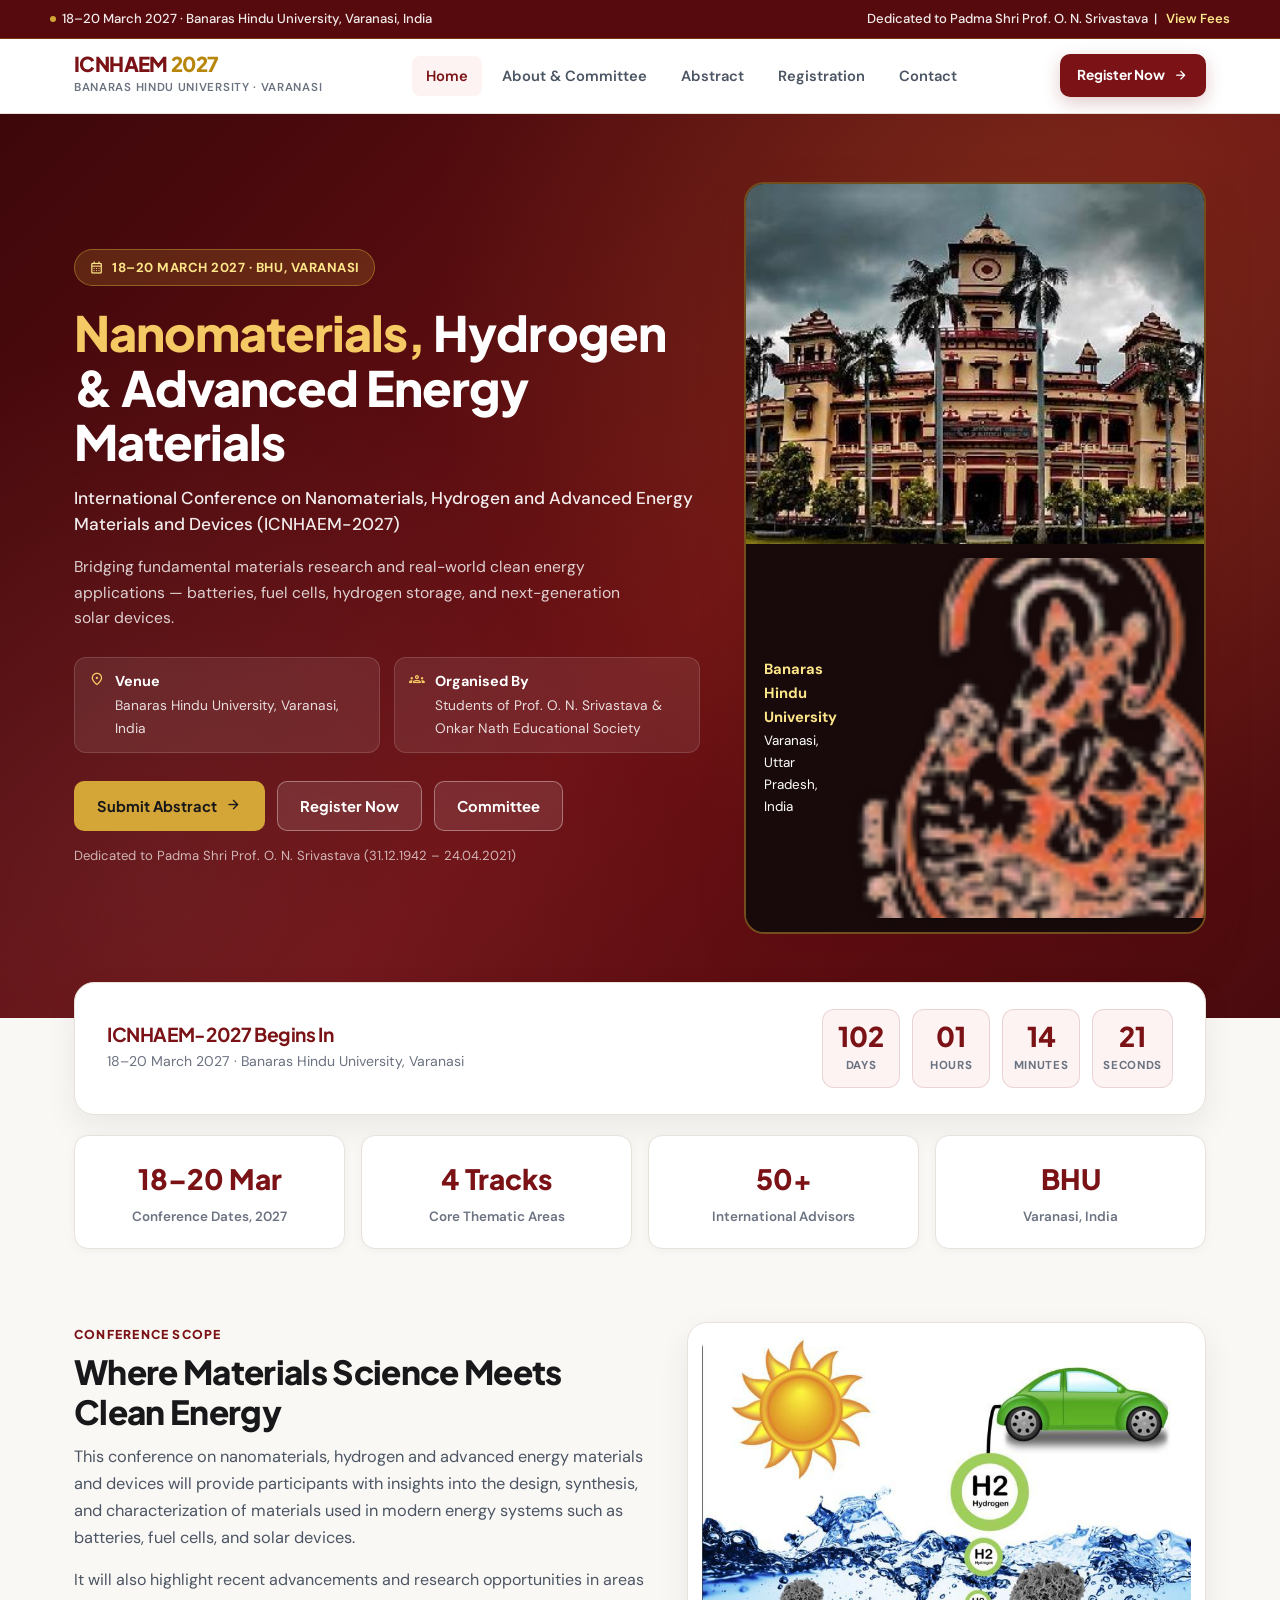
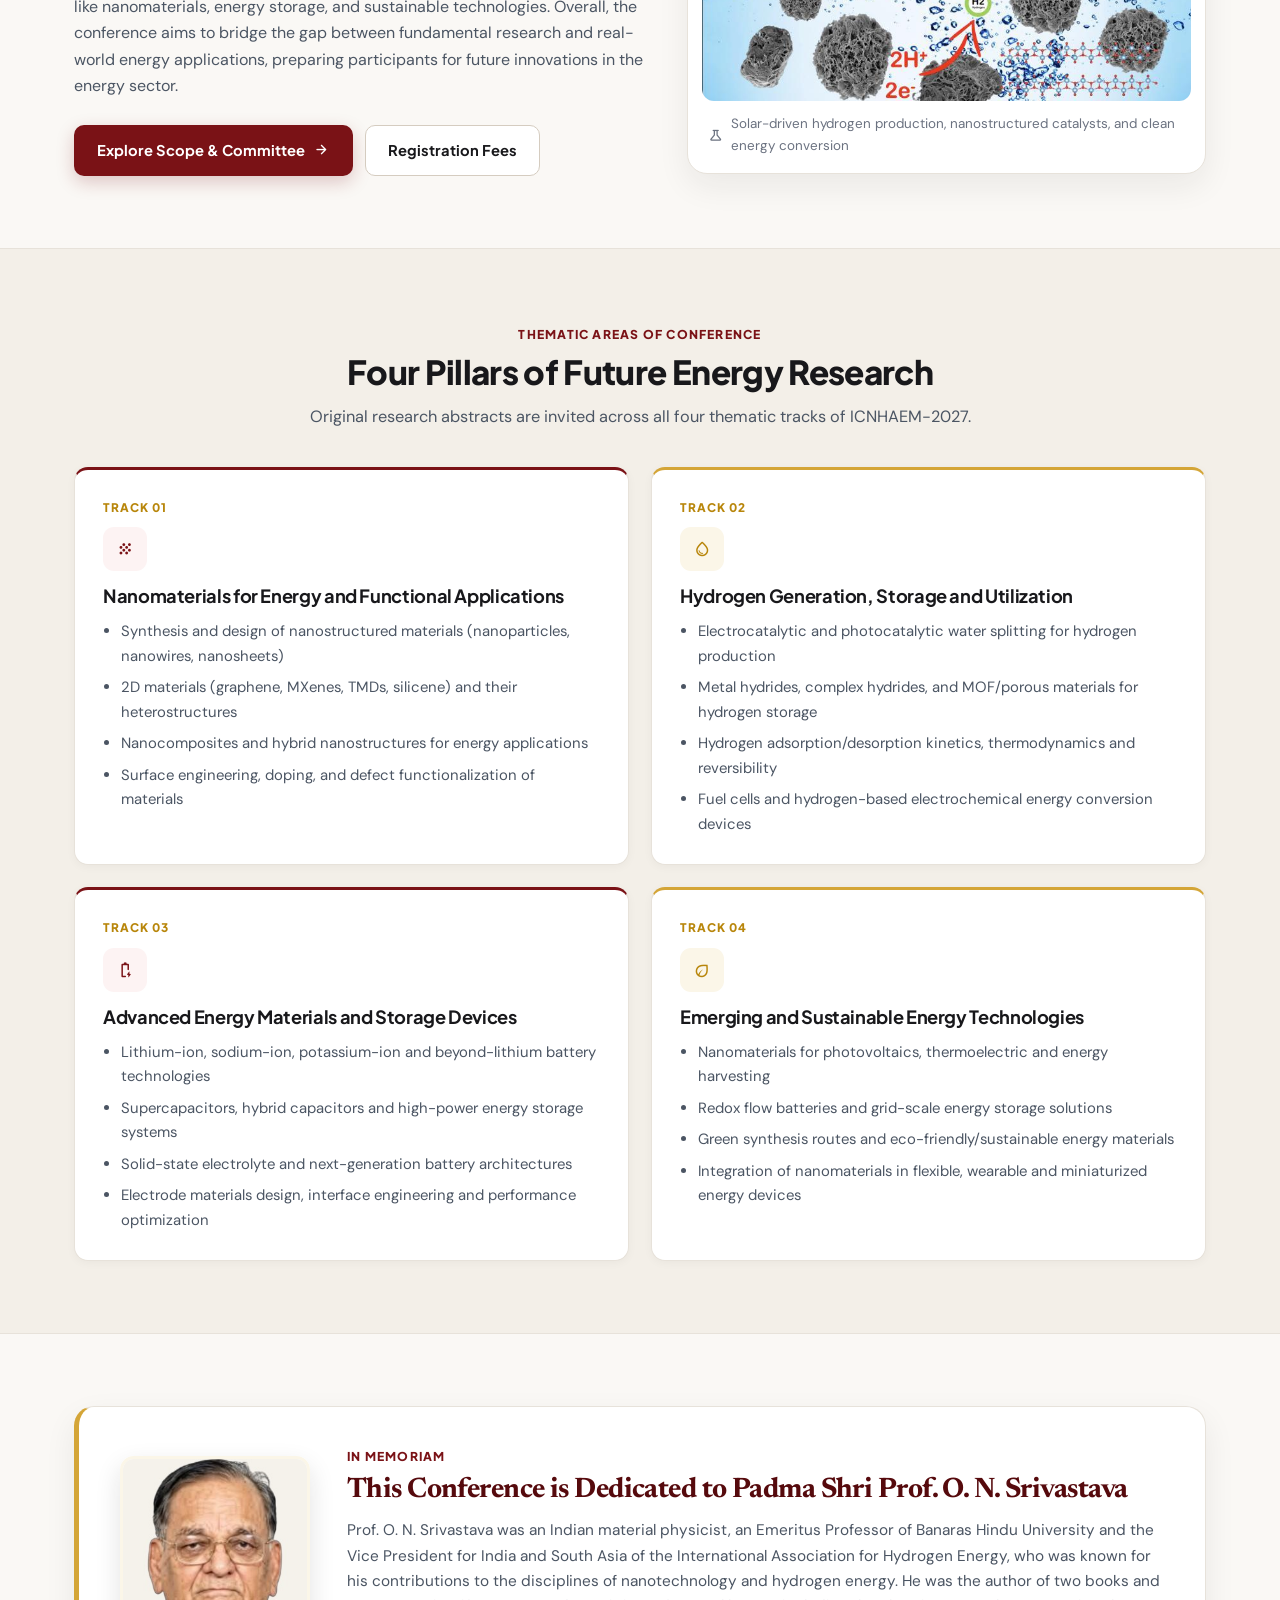
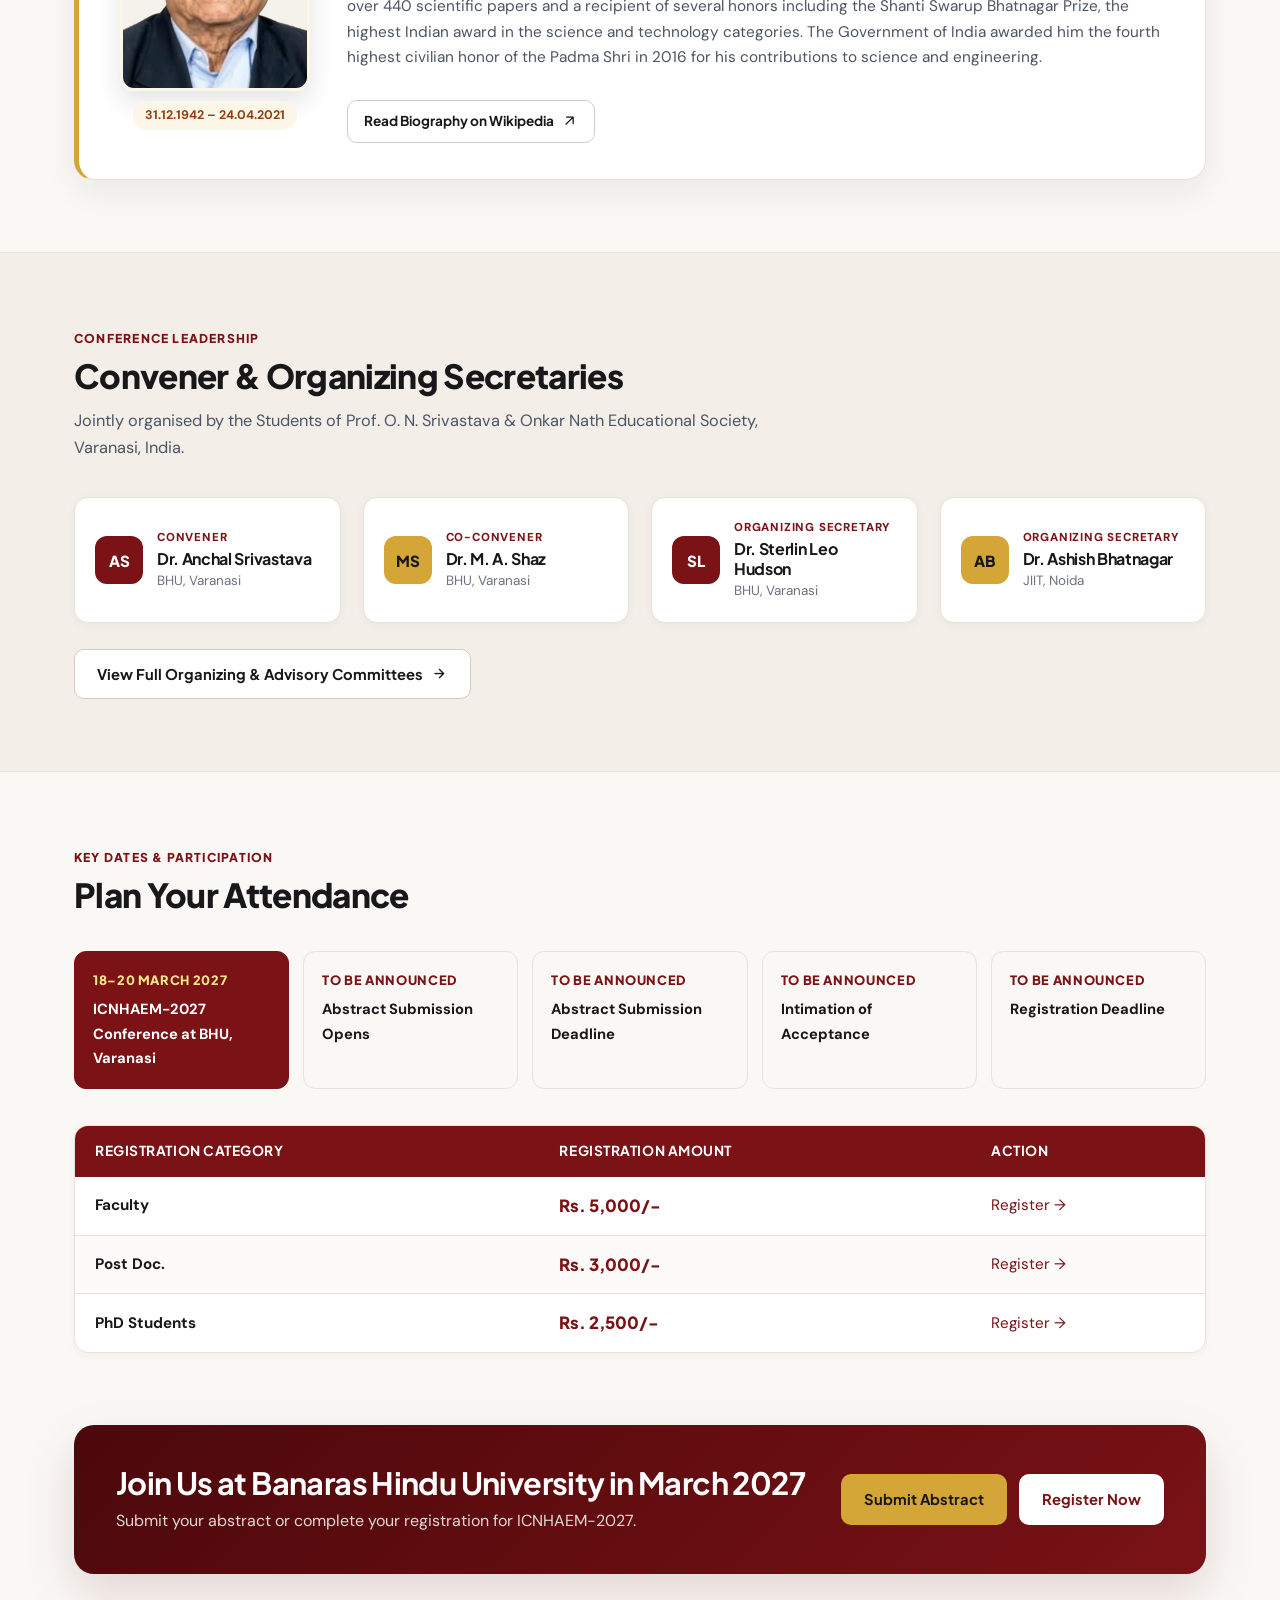
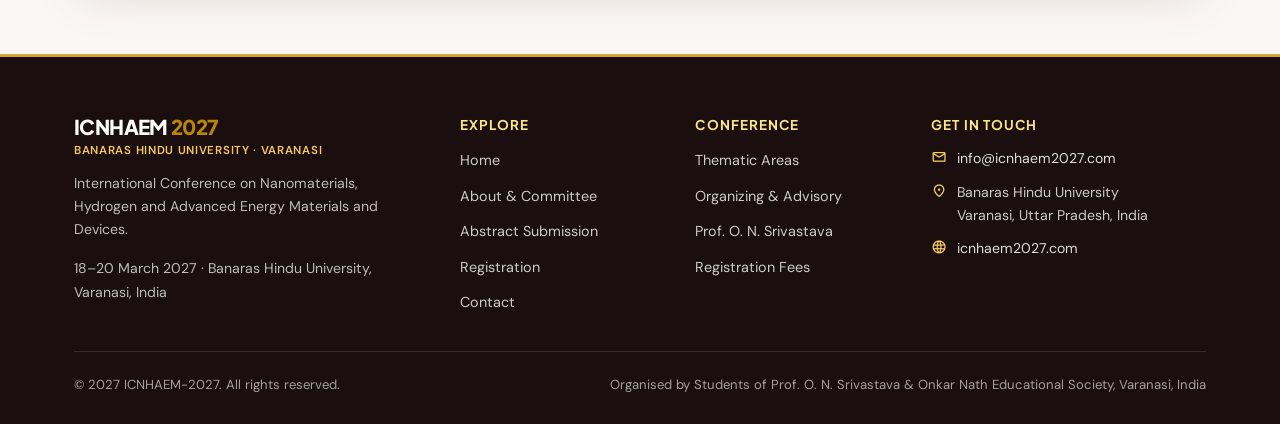
==== index.html @ 8b57f04f "Unzip archive" ====
<!DOCTYPE html>
<html lang="en">
<head>
    <meta charset="UTF-8">
    <meta name="viewport" content="width=device-width, initial-scale=1.0">
    <title>ICNHAEM-2027 | International Conference on Nanomaterials, Hydrogen &amp; Advanced Energy Materials</title>
    <meta name="description" content="ICNHAEM-2027 — International Conference on Nanomaterials, Hydrogen and Advanced Energy Materials and Devices, 18–20 March 2027, Banaras Hindu University, Varanasi, India.">
    <link rel="canonical" href="https://icnhaem2027.com/">
    <link rel="preconnect" href="https://fonts.googleapis.com">
    <link rel="preconnect" href="https://fonts.gstatic.com" crossorigin>
    <link href="https://fonts.googleapis.com/css2?family=DM+Sans:wght@400;500;600;700&family=Material+Symbols+Rounded:opsz,wght,FILL,GRAD@20..48,100..700,0..1,-50..200&family=Newsreader:ital,opsz,wght@0,6..72,600;0,6..72,700;1,6..72,500&family=Plus+Jakarta+Sans:wght@500;600;700;800&display=swap" rel="stylesheet">
    <link rel="stylesheet" href="css/style.css">
</head>
<body>

<div class="top-strip">
    <div class="container top-strip-inner">
        <span><span class="gold-dot"></span>18–20 March 2027 · Banaras Hindu University, Varanasi, India</span>
        <span>Dedicated to Padma Shri Prof. O. N. Srivastava &nbsp;|&nbsp; <a href="registration.php#fees">View Fees</a></span>
    </div>
</div>

<header class="site-header">
    <div class="container header-inner">
        <a href="index.html" class="brand" aria-label="ICNHAEM 2027 home">
            <span class="brand-title">ICNHAEM <span>2027</span></span>
            <span class="brand-sub">Banaras Hindu University · Varanasi</span>
        </a>
        <nav class="nav" aria-label="Primary navigation">
            <a href="index.html" class="nav-link">Home</a>
            <a href="about.html" class="nav-link">About &amp; Committee</a>
            <a href="abstract.php" class="nav-link">Abstract</a>
            <a href="registration.php" class="nav-link">Registration</a>
            <a href="contact.html" class="nav-link">Contact</a>
        </nav>
        <a href="registration.php" class="btn btn-primary btn-small nav-cta">Register Now <span class="material-symbols-rounded" aria-hidden="true">arrow_forward</span></a>
        <button class="menu-toggle" type="button" aria-label="Open menu" aria-expanded="false" aria-controls="mobileNav">
            <span class="material-symbols-rounded" aria-hidden="true">menu</span>
        </button>
    </div>
    <nav class="mobile-nav" id="mobileNav" aria-label="Mobile navigation">
        <a href="index.html">Home</a>
        <a href="about.html">About &amp; Committee</a>
        <a href="abstract.php">Abstract</a>
        <a href="registration.php">Registration</a>
        <a href="contact.html">Contact</a>
        <a href="registration.php" class="mobile-cta">Register Now</a>
    </nav>
</header>

<main>
    <!-- Hero -->
    <section class="hero">
        <div class="container hero-inner">
            <div>
                <div class="hero-badge">
                    <span class="material-symbols-rounded" aria-hidden="true">calendar_month</span>
                    18–20 March 2027 · BHU, Varanasi
                </div>
                <h1 class="hero-title">
                    <span class="accent">Nanomaterials,</span> Hydrogen &amp; Advanced Energy Materials
                </h1>
                <p class="hero-full-title">International Conference on Nanomaterials, Hydrogen and Advanced Energy Materials and Devices (ICNHAEM-2027)</p>
                <p class="hero-lead">Bridging fundamental materials research and real-world clean energy applications — batteries, fuel cells, hydrogen storage, and next-generation solar devices.</p>

                <div class="hero-meta">
                    <div class="hero-meta-item">
                        <span class="material-symbols-rounded" aria-hidden="true">location_on</span>
                        <span><strong>Venue</strong>Banaras Hindu University, Varanasi, India</span>
                    </div>
                    <div class="hero-meta-item">
                        <span class="material-symbols-rounded" aria-hidden="true">groups</span>
                        <span><strong>Organised By</strong>Students of Prof. O. N. Srivastava &amp; Onkar Nath Educational Society</span>
                    </div>
                </div>

                <div class="hero-actions">
                    <a href="abstract.php" class="btn btn-gold">Submit Abstract <span class="material-symbols-rounded" aria-hidden="true">arrow_forward</span></a>
                    <a href="registration.php" class="btn btn-outline-light">Register Now</a>
                    <a href="about.html#committee" class="btn btn-outline-light">Committee</a>
                </div>
                <p class="hero-note">Dedicated to Padma Shri Prof. O. N. Srivastava (31.12.1942 – 24.04.2021)</p>
            </div>

            <div class="hero-visual">
                <div class="hero-photo-card">
                    <img src="images/bhu-campus.jpg" alt="Banaras Hindu University, Varanasi campus building">
                    <div class="hero-photo-caption">
                        <div>
                            <strong>Banaras Hindu University</strong>
                            Varanasi, Uttar Pradesh, India
                        </div>
                        <img src="images/bhu-emblem.png" alt="Banaras Hindu University Emblem" class="hero-emblem-mini">
                    </div>
                </div>
            </div>
        </div>
    </section>

    <!-- Countdown & Quick Facts -->
    <section class="metrics-band">
        <div class="container">
            <div class="countdown-wrap reveal">
                <div class="countdown-intro">
                    <h3>ICNHAEM-2027 Begins In</h3>
                    <p id="count-status">18–20 March 2027 · Banaras Hindu University, Varanasi</p>
                </div>
                <div class="countdown" role="timer" aria-label="Countdown to the conference">
                    <div class="count-item"><div class="count-num" id="count-days">--</div><div class="count-label">Days</div></div>
                    <div class="count-item"><div class="count-num" id="count-hours">--</div><div class="count-label">Hours</div></div>
                    <div class="count-item"><div class="count-num" id="count-mins">--</div><div class="count-label">Minutes</div></div>
                    <div class="count-item"><div class="count-num" id="count-secs">--</div><div class="count-label">Seconds</div></div>
                </div>
            </div>

            <div class="stats reveal">
                <div class="stat"><div class="stat-value">18–20 Mar</div><div class="stat-label">Conference Dates, 2027</div></div>
                <div class="stat"><div class="stat-value">4 Tracks</div><div class="stat-label">Core Thematic Areas</div></div>
                <div class="stat"><div class="stat-value">50+</div><div class="stat-label">International Advisors</div></div>
                <div class="stat"><div class="stat-value">BHU</div><div class="stat-label">Varanasi, India</div></div>
            </div>
        </div>
    </section>

    <!-- Scope + Brochure Scientific Visual -->
    <section class="section">
        <div class="container split">
            <div class="reveal">
                <span class="eyebrow">Conference Scope</span>
                <h2 class="section-title">Where Materials Science Meets Clean Energy</h2>
                <p class="section-lead">This conference on nanomaterials, hydrogen and advanced energy materials and devices will provide participants with insights into the design, synthesis, and characterization of materials used in modern energy systems such as batteries, fuel cells, and solar devices.</p>
                <p>It will also highlight recent advancements and research opportunities in areas like nanomaterials, energy storage, and sustainable technologies. Overall, the conference aims to bridge the gap between fundamental research and real-world energy applications, preparing participants for future innovations in the energy sector.</p>
                <div class="mt-2" style="display:flex; gap:12px; flex-wrap:wrap;">
                    <a href="about.html" class="btn btn-primary">Explore Scope &amp; Committee <span class="material-symbols-rounded" aria-hidden="true">arrow_forward</span></a>
                    <a href="registration.php#fees" class="btn btn-ghost">Registration Fees</a>
                </div>
            </div>
            <div class="visual-frame reveal">
                <img src="images/hydrogen-nano.jpg" alt="Photocatalytic and electrocatalytic water splitting for hydrogen production using nanomaterials">
                <div class="visual-caption">
                    <span class="material-symbols-rounded" aria-hidden="true">science</span>
                    <span>Solar-driven hydrogen production, nanostructured catalysts, and clean energy conversion</span>
                </div>
            </div>
        </div>
    </section>

    <!-- Thematic Areas -->
    <section class="section section-alt">
        <div class="container">
            <div class="section-head center reveal">
                <span class="eyebrow">Thematic Areas of Conference</span>
                <h2 class="section-title">Four Pillars of Future Energy Research</h2>
                <p class="section-lead">Original research abstracts are invited across all four thematic tracks of ICNHAEM-2027.</p>
            </div>
            <div class="grid grid-2">
                <article class="card theme-card reveal">
                    <div class="theme-num">TRACK 01</div>
                    <div class="card-icon"><span class="material-symbols-rounded" aria-hidden="true">grain</span></div>
                    <h3 class="card-title">Nanomaterials for Energy and Functional Applications</h3>
                    <ul>
                        <li>Synthesis and design of nanostructured materials (nanoparticles, nanowires, nanosheets)</li>
                        <li>2D materials (graphene, MXenes, TMDs, silicene) and their heterostructures</li>
                        <li>Nanocomposites and hybrid nanostructures for energy applications</li>
                        <li>Surface engineering, doping, and defect functionalization of materials</li>
                    </ul>
                </article>
                <article class="card theme-card reveal">
                    <div class="theme-num">TRACK 02</div>
                    <div class="card-icon gold"><span class="material-symbols-rounded" aria-hidden="true">water_drop</span></div>
                    <h3 class="card-title">Hydrogen Generation, Storage and Utilization</h3>
                    <ul>
                        <li>Electrocatalytic and photocatalytic water splitting for hydrogen production</li>
                        <li>Metal hydrides, complex hydrides, and MOF/porous materials for hydrogen storage</li>
                        <li>Hydrogen adsorption/desorption kinetics, thermodynamics and reversibility</li>
                        <li>Fuel cells and hydrogen-based electrochemical energy conversion devices</li>
                    </ul>
                </article>
                <article class="card theme-card reveal">
                    <div class="theme-num">TRACK 03</div>
                    <div class="card-icon"><span class="material-symbols-rounded" aria-hidden="true">battery_charging_full</span></div>
                    <h3 class="card-title">Advanced Energy Materials and Storage Devices</h3>
                    <ul>
                        <li>Lithium-ion, sodium-ion, potassium-ion and beyond-lithium battery technologies</li>
                        <li>Supercapacitors, hybrid capacitors and high-power energy storage systems</li>
                        <li>Solid-state electrolyte and next-generation battery architectures</li>
                        <li>Electrode materials design, interface engineering and performance optimization</li>
                    </ul>
                </article>
                <article class="card theme-card reveal">
                    <div class="theme-num">TRACK 04</div>
                    <div class="card-icon gold"><span class="material-symbols-rounded" aria-hidden="true">eco</span></div>
                    <h3 class="card-title">Emerging and Sustainable Energy Technologies</h3>
                    <ul>
                        <li>Nanomaterials for photovoltaics, thermoelectric and energy harvesting</li>
                        <li>Redox flow batteries and grid-scale energy storage solutions</li>
                        <li>Green synthesis routes and eco-friendly/sustainable energy materials</li>
                        <li>Integration of nanomaterials in flexible, wearable and miniaturized energy devices</li>
                    </ul>
                </article>
            </div>
        </div>
    </section>

    <!-- Dedication with Portrait -->
    <section class="section">
        <div class="container">
            <div class="dedication reveal">
                <div class="dedication-portrait">
                    <img src="images/prof-on-srivastava.jpg" alt="Padma Shri Prof. O. N. Srivastava">
                    <span class="dedication-dates">31.12.1942 – 24.04.2021</span>
                </div>
                <div>
                    <span class="eyebrow">In Memoriam</span>
                    <h3>This Conference is Dedicated to Padma Shri Prof. O. N. Srivastava</h3>
                    <p>Prof. O. N. Srivastava was an Indian material physicist, an Emeritus Professor of Banaras Hindu University and the Vice President for India and South Asia of the International Association for Hydrogen Energy, who was known for his contributions to the disciplines of nanotechnology and hydrogen energy. He was the author of two books and over 440 scientific papers and a recipient of several honors including the Shanti Swarup Bhatnagar Prize, the highest Indian award in the science and technology categories. The Government of India awarded him the fourth highest civilian honor of the Padma Shri in 2016 for his contributions to science and engineering.</p>
                    <a href="https://en.wikipedia.org/wiki/Onkar_Nath_Srivastava" target="_blank" rel="noopener" class="btn btn-ghost btn-small mt-1">Read Biography on Wikipedia <span class="material-symbols-rounded" aria-hidden="true">arrow_outward</span></a>
                </div>
            </div>
        </div>
    </section>

    <!-- Leadership -->
    <section class="section section-alt">
        <div class="container">
            <div class="section-head reveal">
                <span class="eyebrow">Conference Leadership</span>
                <h2 class="section-title">Convener &amp; Organizing Secretaries</h2>
                <p class="section-lead">Jointly organised by the Students of Prof. O. N. Srivastava &amp; Onkar Nath Educational Society, Varanasi, India.</p>
            </div>
            <div class="grid grid-4">
                <div class="person reveal">
                    <div class="person-avatar">AS</div>
                    <div>
                        <div class="person-role">Convener</div>
                        <h4 class="person-name">Dr. Anchal Srivastava</h4>
                        <div class="person-aff">BHU, Varanasi</div>
                    </div>
                </div>
                <div class="person reveal">
                    <div class="person-avatar gold">MS</div>
                    <div>
                        <div class="person-role">Co-Convener</div>
                        <h4 class="person-name">Dr. M. A. Shaz</h4>
                        <div class="person-aff">BHU, Varanasi</div>
                    </div>
                </div>
                <div class="person reveal">
                    <div class="person-avatar">SL</div>
                    <div>
                        <div class="person-role">Organizing Secretary</div>
                        <h4 class="person-name">Dr. Sterlin Leo Hudson</h4>
                        <div class="person-aff">BHU, Varanasi</div>
                    </div>
                </div>
                <div class="person reveal">
                    <div class="person-avatar gold">AB</div>
                    <div>
                        <div class="person-role">Organizing Secretary</div>
                        <h4 class="person-name">Dr. Ashish Bhatnagar</h4>
                        <div class="person-aff">JIIT, Noida</div>
                    </div>
                </div>
            </div>
            <div class="mt-2">
                <a href="about.html#committee" class="btn btn-ghost">View Full Organizing &amp; Advisory Committees <span class="material-symbols-rounded" aria-hidden="true">arrow_forward</span></a>
            </div>
        </div>
    </section>

    <!-- Registration Fees Preview & Dates -->
    <section class="section">
        <div class="container">
            <div class="section-head reveal">
                <span class="eyebrow">Key Dates &amp; Participation</span>
                <h2 class="section-title">Plan Your Attendance</h2>
            </div>

            <div class="timeline reveal" style="margin-bottom: 36px;">
                <div class="timeline-item featured"><div class="timeline-date">18–20 March 2027</div><div class="timeline-title">ICNHAEM-2027 Conference at BHU, Varanasi</div></div>
                <div class="timeline-item"><div class="timeline-date">To Be Announced</div><div class="timeline-title">Abstract Submission Opens</div></div>
                <div class="timeline-item"><div class="timeline-date">To Be Announced</div><div class="timeline-title">Abstract Submission Deadline</div></div>
                <div class="timeline-item"><div class="timeline-date">To Be Announced</div><div class="timeline-title">Intimation of Acceptance</div></div>
                <div class="timeline-item"><div class="timeline-date">To Be Announced</div><div class="timeline-title">Registration Deadline</div></div>
            </div>

            <div class="table-wrap reveal">
                <table>
                    <thead><tr><th>Registration Category</th><th>Registration Amount</th><th>Action</th></tr></thead>
                    <tbody>
                        <tr><td><strong>Faculty</strong></td><td class="fee-amount">Rs. 5,000/-</td><td><a href="registration.php">Register &rarr;</a></td></tr>
                        <tr><td><strong>Post Doc.</strong></td><td class="fee-amount">Rs. 3,000/-</td><td><a href="registration.php">Register &rarr;</a></td></tr>
                        <tr><td><strong>PhD Students</strong></td><td class="fee-amount">Rs. 2,500/-</td><td><a href="registration.php">Register &rarr;</a></td></tr>
                    </tbody>
                </table>
            </div>
        </div>
    </section>

    <!-- CTA -->
    <section class="section-sm" style="padding-top: 0;">
        <div class="container">
            <div class="cta-band reveal">
                <div>
                    <h2>Join Us at Banaras Hindu University in March 2027</h2>
                    <p>Submit your abstract or complete your registration for ICNHAEM-2027.</p>
                </div>
                <div style="display:flex; gap:12px; flex-wrap:wrap;">
                    <a href="abstract.php" class="btn btn-gold">Submit Abstract</a>
                    <a href="registration.php" class="btn btn-light">Register Now</a>
                </div>
            </div>
        </div>
    </section>
</main>

<footer class="site-footer">
    <div class="container">
        <div class="footer-grid">
            <div class="footer-brand">
                <a href="index.html" class="brand">
                    <span class="brand-title">ICNHAEM <span>2027</span></span>
                    <span class="brand-sub">Banaras Hindu University · Varanasi</span>
                </a>
                <p>International Conference on Nanomaterials, Hydrogen and Advanced Energy Materials and Devices.</p>
                <p>18–20 March 2027 · Banaras Hindu University, Varanasi, India</p>
            </div>
            <div>
                <h4>Explore</h4>
                <ul class="footer-links">
                    <li><a href="index.html">Home</a></li>
                    <li><a href="about.html">About &amp; Committee</a></li>
                    <li><a href="abstract.php">Abstract Submission</a></li>
                    <li><a href="registration.php">Registration</a></li>
                    <li><a href="contact.html">Contact</a></li>
                </ul>
            </div>
            <div>
                <h4>Conference</h4>
                <ul class="footer-links">
                    <li><a href="about.html#themes">Thematic Areas</a></li>
                    <li><a href="about.html#committee">Organizing &amp; Advisory</a></li>
                    <li><a href="about.html#dedication">Prof. O. N. Srivastava</a></li>
                    <li><a href="registration.php#fees">Registration Fees</a></li>
                </ul>
            </div>
            <div>
                <h4>Get in Touch</h4>
                <div class="footer-line"><span class="material-symbols-rounded" aria-hidden="true">mail</span><a href="mailto:info@icnhaem2027.com">info@icnhaem2027.com</a></div>
                <div class="footer-line"><span class="material-symbols-rounded" aria-hidden="true">location_on</span><span>Banaras Hindu University<br>Varanasi, Uttar Pradesh, India</span></div>
                <div class="footer-line"><span class="material-symbols-rounded" aria-hidden="true">language</span><a href="https://icnhaem2027.com">icnhaem2027.com</a></div>
            </div>
        </div>
        <div class="footer-bottom">
            <p>&copy; 2027 ICNHAEM-2027. All rights reserved.</p>
            <p>Organised by Students of Prof. O. N. Srivastava &amp; Onkar Nath Educational Society, Varanasi, India</p>
        </div>
    </div>
</footer>

<script src="js/main.js"></script>
</body>
</html>
---- css/style.css ----
/* ==========================================================================
   ICNHAEM-2027 — Banaras Hindu University, Varanasi
   Design System: BHU Maroon & Academic Gold + Modern Conference Editorial
   ========================================================================== */

:root {
    --maroon: #7A1216;
    --maroon-dark: #560A0D;
    --maroon-soft: #FDF3F3;
    --gold: #B8860B;
    --gold-light: #D4A537;
    --gold-soft: #FBF6E8;
    --ink: #18181B;
    --ink-soft: #4B5563;
    --muted: #6B7280;
    --bg: #FAF8F5;
    --surface: #FFFFFF;
    --line: #E7E2DA;
    --line-strong: #D5CCC0;
    --success: #166534;
    --success-bg: #ECFDF5;
    --danger: #B91C1C;
    --danger-bg: #FEF2F2;
    --warn: #92400E;
    --warn-bg: #FFFBEB;
    --info: #1E40AF;
    --info-bg: #EFF6FF;
    --radius: 14px;
    --radius-sm: 9px;
    --radius-lg: 20px;
    --shadow-sm: 0 2px 10px rgba(24, 24, 27, 0.04);
    --shadow: 0 12px 32px rgba(24, 24, 27, 0.07);
    --shadow-lg: 0 20px 50px rgba(86, 10, 13, 0.14);
    --container: 1180px;
    --font-sans: 'DM Sans', -apple-system, BlinkMacSystemFont, 'Segoe UI', sans-serif;
    --font-display: 'Plus Jakarta Sans', 'DM Sans', sans-serif;
    --font-serif: 'Newsreader', Georgia, serif;
}

*, *::before, *::after { box-sizing: border-box; }
html { scroll-behavior: smooth; font-size: 16px; }
body {
    margin: 0;
    font-family: var(--font-sans);
    color: var(--ink);
    background: var(--bg);
    line-height: 1.65;
    -webkit-font-smoothing: antialiased;
}
img { max-width: 100%; display: block; }
a { color: var(--maroon); text-decoration: none; transition: color .2s ease; }
a:hover { color: var(--maroon-dark); }
h1, h2, h3, h4 {
    font-family: var(--font-display);
    color: var(--ink);
    line-height: 1.2;
    margin: 0;
    letter-spacing: -0.02em;
}
p { margin: 0 0 1rem; color: var(--ink-soft); }
p:last-child { margin-bottom: 0; }

.container {
    width: 100%;
    max-width: var(--container);
    margin: 0 auto;
    padding: 0 24px;
}

.sr-only {
    position: absolute; width: 1px; height: 1px; padding: 0; margin: -1px;
    overflow: hidden; clip: rect(0, 0, 0, 0); white-space: nowrap; border: 0;
}

.material-symbols-rounded {
    font-variation-settings: 'FILL' 0, 'wght' 450, 'GRAD' 0, 'opsz' 20;
    font-size: 1.15em;
    vertical-align: middle;
    line-height: 1;
}

/* ---------- Top Announcement Bar ---------- */
.top-strip {
    background: var(--maroon-dark);
    color: rgba(255, 255, 255, 0.92);
    font-size: 0.82rem;
    font-weight: 500;
    border-bottom: 1px solid rgba(212, 165, 55, 0.28);
}
.top-strip-inner {
    display: flex;
    align-items: center;
    justify-content: space-between;
    gap: 12px;
    padding: 8px 0;
    flex-wrap: wrap;
}
.top-strip span {
    display: inline-flex;
    align-items: center;
    gap: 6px;
}
.top-strip .gold-dot {
    width: 6px; height: 6px; border-radius: 50%;
    background: var(--gold-light);
    display: inline-block;
}
.top-strip a {
    color: #FDE68A;
    font-weight: 600;
}
.top-strip a:hover { color: #FFFFFF; text-decoration: underline; }

/* ---------- Header & Navigation (No Empty Logo Box) ---------- */
.site-header {
    position: sticky;
    top: 0;
    z-index: 100;
    background: rgba(255, 255, 255, 0.96);
    backdrop-filter: blur(14px);
    -webkit-backdrop-filter: blur(14px);
    border-bottom: 1px solid var(--line);
    transition: box-shadow .25s ease;
}
.site-header.scrolled {
    box-shadow: 0 8px 26px rgba(24, 24, 27, 0.08);
}
.header-inner {
    display: flex;
    align-items: center;
    justify-content: space-between;
    gap: 24px;
    height: 74px;
}

.brand {
    display: inline-flex;
    flex-direction: column;
    gap: 2px;
    color: var(--ink);
}
.brand-title {
    font-family: var(--font-display);
    font-size: 1.28rem;
    font-weight: 800;
    letter-spacing: -0.03em;
    color: var(--maroon);
    line-height: 1.05;
}
.brand-title span {
    color: var(--gold);
}
.brand-sub {
    font-size: 0.72rem;
    font-weight: 600;
    letter-spacing: 0.06em;
    text-transform: uppercase;
    color: var(--muted);
}

.nav {
    display: flex;
    align-items: center;
    gap: 6px;
}
.nav-link {
    padding: 8px 14px;
    border-radius: 8px;
    font-size: 0.92rem;
    font-weight: 600;
    color: var(--ink-soft);
    transition: background .2s ease, color .2s ease;
}
.nav-link:hover {
    color: var(--maroon);
    background: var(--maroon-soft);
}
.nav-link.active {
    color: var(--maroon);
    background: var(--maroon-soft);
}

.menu-toggle {
    display: none;
    align-items: center;
    justify-content: center;
    width: 42px;
    height: 42px;
    border-radius: 10px;
    border: 1px solid var(--line);
    background: var(--surface);
    color: var(--ink);
    cursor: pointer;
}

.mobile-nav {
    display: none;
    flex-direction: column;
    gap: 4px;
    padding: 14px 24px 20px;
    background: var(--surface);
    border-bottom: 1px solid var(--line);
}
.mobile-nav.open { display: flex; }
.mobile-nav a {
    padding: 11px 14px;
    border-radius: 9px;
    font-weight: 600;
    color: var(--ink);
}
.mobile-nav a.active {
    background: var(--maroon-soft);
    color: var(--maroon);
}
.mobile-nav a.mobile-cta {
    margin-top: 8px;
    background: var(--maroon);
    color: #fff;
    text-align: center;
}

/* ---------- Buttons ---------- */
.btn {
    display: inline-flex;
    align-items: center;
    justify-content: center;
    gap: 8px;
    padding: 12px 22px;
    border-radius: 10px;
    font-family: var(--font-display);
    font-size: 0.92rem;
    font-weight: 700;
    cursor: pointer;
    border: 1.5px solid transparent;
    transition: transform .18s ease, box-shadow .18s ease, background .18s ease, color .18s ease, border-color .18s ease;
    text-decoration: none;
    white-space: nowrap;
}
.btn:hover { transform: translateY(-1px); }
.btn:disabled { opacity: 0.65; cursor: not-allowed; transform: none; }

.btn-primary {
    background: var(--maroon);
    color: #FFFFFF;
    box-shadow: 0 6px 18px rgba(122, 18, 22, 0.22);
}
.btn-primary:hover {
    background: var(--maroon-dark);
    color: #FFFFFF;
    box-shadow: 0 10px 24px rgba(122, 18, 22, 0.28);
}
.btn-gold {
    background: var(--gold-light);
    color: #18181B;
}
.btn-gold:hover {
    background: #C49324;
    color: #18181B;
}
.btn-ghost {
    background: var(--surface);
    color: var(--ink);
    border-color: var(--line-strong);
}
.btn-ghost:hover {
    border-color: var(--maroon);
    color: var(--maroon);
    background: var(--maroon-soft);
}
.btn-outline-light {
    background: rgba(255, 255, 255, 0.1);
    color: #FFFFFF;
    border-color: rgba(255, 255, 255, 0.35);
    backdrop-filter: blur(6px);
}
.btn-outline-light:hover {
    background: rgba(255, 255, 255, 0.2);
    color: #FFFFFF;
    border-color: #FFFFFF;
}
.btn-light {
    background: #FFFFFF;
    color: var(--maroon);
}
.btn-light:hover {
    background: var(--gold-soft);
    color: var(--maroon-dark);
}
.btn-small {
    padding: 9px 16px;
    font-size: 0.85rem;
}

/* ---------- Hero Section (Conference Editorial + BHU Campus) ---------- */
.hero {
    position: relative;
    background: linear-gradient(135deg, #3D070A 0%, #6D1014 55%, #4A0B0E 100%);
    color: #FFFFFF;
    padding: 68px 0 84px;
    overflow: hidden;
}
.hero::before {
    content: '';
    position: absolute;
    inset: 0;
    background: radial-gradient(circle at 80% 20%, rgba(212, 165, 55, 0.18), transparent 48%),
                radial-gradient(circle at 12% 85%, rgba(255, 255, 255, 0.06), transparent 40%);
    pointer-events: none;
}
.hero-inner {
    position: relative;
    z-index: 1;
    display: grid;
    grid-template-columns: 1.15fr 0.85fr;
    gap: 44px;
    align-items: center;
}
.hero-badge {
    display: inline-flex;
    align-items: center;
    gap: 8px;
    padding: 7px 14px;
    border-radius: 999px;
    background: rgba(212, 165, 55, 0.18);
    border: 1px solid rgba(212, 165, 55, 0.45);
    color: #FDE68A;
    font-size: 0.82rem;
    font-weight: 700;
    letter-spacing: 0.04em;
    text-transform: uppercase;
    margin-bottom: 20px;
}
.hero-title {
    color: #FFFFFF;
    font-size: clamp(2.1rem, 3.8vw, 3.25rem);
    font-weight: 800;
    line-height: 1.12;
    margin-bottom: 16px;
}
.hero-title .accent {
    color: #F5C963;
}
.hero-full-title {
    font-size: 1.08rem;
    font-weight: 500;
    color: rgba(255, 255, 255, 0.92);
    margin-bottom: 16px;
    line-height: 1.5;
}
.hero-lead {
    color: rgba(255, 255, 255, 0.8);
    font-size: 0.98rem;
    max-width: 580px;
    margin-bottom: 26px;
}
.hero-meta {
    display: grid;
    grid-template-columns: repeat(2, minmax(0, 1fr));
    gap: 14px;
    margin-bottom: 28px;
}
.hero-meta-item {
    display: flex;
    align-items: flex-start;
    gap: 10px;
    padding: 12px 14px;
    border-radius: 12px;
    background: rgba(255, 255, 255, 0.08);
    border: 1px solid rgba(255, 255, 255, 0.14);
    font-size: 0.86rem;
    color: rgba(255, 255, 255, 0.84);
}
.hero-meta-item .material-symbols-rounded {
    color: #F5C963;
    margin-top: 2px;
}
.hero-meta-item strong {
    display: block;
    color: #FFFFFF;
    font-size: 0.9rem;
}
.hero-actions {
    display: flex;
    flex-wrap: wrap;
    gap: 12px;
    margin-bottom: 14px;
}
.hero-note {
    font-size: 0.82rem;
    color: rgba(255, 255, 255, 0.68);
}

.hero-visual {
    position: relative;
}
.hero-photo-card {
    position: relative;
    border-radius: var(--radius-lg);
    overflow: hidden;
    border: 2px solid rgba(212, 165, 55, 0.45);
    box-shadow: var(--shadow-lg);
    background: #230607;
}
.hero-photo-card img {
    width: 100%;
    height: 360px;
    object-fit: cover;
}
.hero-photo-caption {
    display: flex;
    align-items: center;
    justify-content: space-between;
    gap: 12px;
    padding: 14px 18px;
    background: rgba(24, 10, 11, 0.9);
    color: #FFFFFF;
    font-size: 0.84rem;
}
.hero-photo-caption strong {
    display: block;
    font-size: 0.92rem;
    color: #FDE68A;
}
.hero-emblem-mini {
    width: 34px;
    height: 48px;
    object-fit: contain;
    flex-shrink: 0;
    filter: drop-shadow(0 2px 4px rgba(0,0,0,0.35));
}

/* ---------- Page Hero (Inner Pages) ---------- */
.page-hero {
    background: linear-gradient(135deg, #4B080B 0%, #7A1216 100%);
    color: #FFFFFF;
    padding: 52px 0 48px;
    border-bottom: 3px solid var(--gold-light);
}
.breadcrumb {
    display: inline-flex;
    align-items: center;
    gap: 8px;
    font-size: 0.82rem;
    color: rgba(255, 255, 255, 0.72);
    margin-bottom: 12px;
}
.breadcrumb a { color: #FDE68A; }
.breadcrumb a:hover { color: #FFFFFF; }
.page-hero h1 {
    color: #FFFFFF;
    font-size: clamp(1.9rem, 3.2vw, 2.7rem);
    margin-bottom: 10px;
}
.page-hero p {
    color: rgba(255, 255, 255, 0.84);
    max-width: 680px;
    font-size: 1rem;
}

/* ---------- Sections & Layout Helpers ---------- */
.section { padding: 72px 0; }
.section-sm { padding: 40px 0; }
.section-alt {
    background: #F3EFE8;
    border-top: 1px solid var(--line);
    border-bottom: 1px solid var(--line);
}
.section-head { margin-bottom: 36px; max-width: 720px; }
.section-head.center { text-align: center; margin-left: auto; margin-right: auto; }
.eyebrow {
    display: inline-block;
    font-family: var(--font-display);
    font-size: 0.76rem;
    font-weight: 800;
    letter-spacing: 0.1em;
    text-transform: uppercase;
    color: var(--maroon);
    margin-bottom: 8px;
}
.section-title {
    font-size: clamp(1.65rem, 2.6vw, 2.25rem);
    font-weight: 800;
    margin-bottom: 12px;
}
.section-lead {
    font-size: 1.02rem;
    color: var(--ink-soft);
}

.split {
    display: grid;
    grid-template-columns: 1.05fr 0.95fr;
    gap: 40px;
    align-items: center;
}
.grid { display: grid; gap: 22px; }
.grid-2 { grid-template-columns: repeat(2, minmax(0, 1fr)); }
.grid-3 { grid-template-columns: repeat(3, minmax(0, 1fr)); }
.grid-4 { grid-template-columns: repeat(4, minmax(0, 1fr)); }
.mt-1 { margin-top: 14px; }
.mt-2 { margin-top: 26px; }

/* ---------- Floating Stats & Countdown Strip ---------- */
.metrics-band {
    margin-top: -36px;
    position: relative;
    z-index: 10;
}
.countdown-wrap {
    background: var(--surface);
    border: 1px solid var(--line);
    border-radius: var(--radius-lg);
    padding: 26px 32px;
    box-shadow: var(--shadow);
    display: flex;
    align-items: center;
    justify-content: space-between;
    gap: 24px;
    flex-wrap: wrap;
}
.countdown-intro h3 {
    font-size: 1.2rem;
    color: var(--maroon);
    margin-bottom: 4px;
}
.countdown-intro p {
    font-size: 0.88rem;
    color: var(--muted);
}
.countdown {
    display: flex;
    gap: 12px;
}
.count-item {
    min-width: 78px;
    padding: 12px 10px;
    border-radius: 12px;
    background: var(--maroon-soft);
    border: 1px solid rgba(122, 18, 22, 0.14);
    text-align: center;
}
.count-num {
    font-family: var(--font-display);
    font-size: 1.7rem;
    font-weight: 800;
    color: var(--maroon);
    line-height: 1.1;
}
.count-label {
    font-size: 0.72rem;
    font-weight: 700;
    text-transform: uppercase;
    letter-spacing: 0.06em;
    color: var(--muted);
    margin-top: 4px;
}

.stats {
    display: grid;
    grid-template-columns: repeat(4, minmax(0, 1fr));
    gap: 16px;
    margin-top: 20px;
}
.stat {
    background: var(--surface);
    border: 1px solid var(--line);
    border-radius: var(--radius);
    padding: 20px 22px;
    text-align: center;
    box-shadow: var(--shadow-sm);
}
.stat-value {
    font-family: var(--font-display);
    font-size: 1.75rem;
    font-weight: 800;
    color: var(--maroon);
}
.stat-label {
    font-size: 0.84rem;
    font-weight: 600;
    color: var(--muted);
    margin-top: 4px;
}

/* ---------- Cards & Panels ---------- */
.card, .panel, .form-card {
    background: var(--surface);
    border: 1px solid var(--line);
    border-radius: var(--radius);
    padding: 28px;
    box-shadow: var(--shadow-sm);
}
.panel-title {
    font-size: 1.35rem;
    font-weight: 800;
    margin-bottom: 12px;
}
.card-icon {
    width: 44px;
    height: 44px;
    border-radius: 11px;
    background: var(--maroon-soft);
    color: var(--maroon);
    display: inline-flex;
    align-items: center;
    justify-content: center;
    margin-bottom: 14px;
}
.card-icon.gold {
    background: var(--gold-soft);
    color: var(--gold);
}
.card-title {
    font-size: 1.14rem;
    font-weight: 700;
    margin-bottom: 10px;
}

/* ---------- Scope Visual Image Card ---------- */
.visual-frame {
    background: var(--surface);
    border: 1px solid var(--line);
    border-radius: var(--radius-lg);
    padding: 14px;
    box-shadow: var(--shadow);
}
.visual-frame img {
    width: 100%;
    border-radius: 12px;
    object-fit: cover;
}
.visual-caption {
    padding: 12px 6px 2px;
    font-size: 0.84rem;
    color: var(--muted);
    display: flex;
    align-items: center;
    gap: 8px;
}

/* ---------- Thematic Areas ---------- */
.theme-card {
    position: relative;
    transition: transform .22s ease, box-shadow .22s ease, border-color .22s ease;
    border-top: 3px solid var(--maroon);
}
.theme-card:nth-child(even) {
    border-top-color: var(--gold-light);
}
.theme-card:hover {
    transform: translateY(-3px);
    box-shadow: var(--shadow);
    border-color: var(--line-strong);
    border-top-color: var(--maroon);
}
.theme-num {
    font-family: var(--font-display);
    font-size: 0.74rem;
    font-weight: 800;
    letter-spacing: 0.08em;
    color: var(--gold);
    margin-bottom: 10px;
}
.theme-card ul {
    margin: 12px 0 0;
    padding-left: 18px;
    color: var(--ink-soft);
    font-size: 0.93rem;
}
.theme-card li { margin-bottom: 7px; }
.theme-card li:last-child { margin-bottom: 0; }

/* ---------- Dedication (With Prof. O. N. Srivastava Photo) ---------- */
.dedication {
    background: var(--surface);
    border: 1px solid var(--line);
    border-left: 5px solid var(--gold-light);
    border-radius: var(--radius-lg);
    padding: 36px;
    box-shadow: var(--shadow);
    display: grid;
    grid-template-columns: 200px 1fr;
    gap: 32px;
    align-items: center;
}
.dedication-portrait {
    text-align: center;
}
.dedication-portrait img {
    width: 190px;
    height: 235px;
    object-fit: cover;
    border-radius: 14px;
    border: 3px solid var(--gold-soft);
    box-shadow: 0 10px 26px rgba(24, 24, 27, 0.12);
    margin: 0 auto;
}
.dedication-dates {
    display: inline-block;
    margin-top: 10px;
    padding: 4px 12px;
    border-radius: 999px;
    background: var(--gold-soft);
    color: var(--warn);
    font-size: 0.78rem;
    font-weight: 700;
}
.dedication h3 {
    font-family: var(--font-serif);
    font-size: clamp(1.45rem, 2.2vw, 1.85rem);
    color: var(--maroon-dark);
    margin-bottom: 10px;
}
.dedication p {
    font-size: 0.96rem;
    color: var(--ink-soft);
}

/* ---------- Info List & Timeline ---------- */
.info-list {
    list-style: none;
    padding: 0;
    margin: 0;
    display: grid;
    gap: 14px;
}
.info-list li {
    display: flex;
    align-items: flex-start;
    gap: 12px;
    font-size: 0.94rem;
    color: var(--ink-soft);
}
.info-list .material-symbols-rounded {
    color: var(--maroon);
    background: var(--maroon-soft);
    padding: 7px;
    border-radius: 9px;
    flex-shrink: 0;
}
.info-list strong { color: var(--ink); }

.timeline {
    display: grid;
    grid-template-columns: repeat(5, minmax(0, 1fr));
    gap: 14px;
}
.timeline-item {
    padding: 18px;
    border-radius: 12px;
    background: var(--bg);
    border: 1px solid var(--line);
}
.timeline-item.featured {
    background: var(--maroon);
    border-color: var(--maroon);
    color: #FFFFFF;
}
.timeline-date {
    font-family: var(--font-display);
    font-size: 0.8rem;
    font-weight: 800;
    text-transform: uppercase;
    letter-spacing: 0.05em;
    color: var(--maroon);
    margin-bottom: 6px;
}
.timeline-item.featured .timeline-date { color: #FDE68A; }
.timeline-title {
    font-size: 0.92rem;
    font-weight: 700;
    color: var(--ink);
}
.timeline-item.featured .timeline-title { color: #FFFFFF; }

/* ---------- People & Committee ---------- */
.person {
    background: var(--surface);
    border: 1px solid var(--line);
    border-radius: var(--radius);
    padding: 20px;
    display: flex;
    align-items: center;
    gap: 14px;
    box-shadow: var(--shadow-sm);
}
.person-avatar {
    width: 48px;
    height: 48px;
    border-radius: 12px;
    background: var(--maroon);
    color: #FFFFFF;
    font-family: var(--font-display);
    font-weight: 800;
    font-size: 0.95rem;
    display: flex;
    align-items: center;
    justify-content: center;
    flex-shrink: 0;
}
.person-avatar.gold {
    background: var(--gold-light);
    color: #18181B;
}
.person-role {
    font-size: 0.72rem;
    font-weight: 800;
    text-transform: uppercase;
    letter-spacing: 0.07em;
    color: var(--maroon);
    margin-bottom: 2px;
}
.person-name {
    font-size: 1rem;
    font-weight: 700;
    margin-bottom: 2px;
}
.person-aff {
    font-size: 0.84rem;
    color: var(--muted);
}

.committee-toolbar {
    display: flex;
    align-items: center;
    justify-content: space-between;
    gap: 14px;
    flex-wrap: wrap;
    margin-bottom: 20px;
}
.committee-tabs {
    display: inline-flex;
    gap: 8px;
    flex-wrap: wrap;
}
.tab-btn {
    padding: 9px 16px;
    border-radius: 9px;
    border: 1px solid var(--line-strong);
    background: var(--bg);
    font-family: var(--font-display);
    font-size: 0.86rem;
    font-weight: 700;
    color: var(--ink-soft);
    cursor: pointer;
    transition: all .18s ease;
}
.tab-btn.active {
    background: var(--maroon);
    border-color: var(--maroon);
    color: #FFFFFF;
}
.committee-search {
    padding: 9px 14px;
    border-radius: 9px;
    border: 1px solid var(--line-strong);
    font-family: var(--font-sans);
    font-size: 0.9rem;
    min-width: 240px;
    background: var(--surface);
}
.committee-search:focus {
    outline: none;
    border-color: var(--maroon);
    box-shadow: 0 0 0 3px rgba(122, 18, 22, 0.12);
}
.committee-pane { display: none; }
.committee-pane.active { display: block; }
.committee-list {
    list-style: none;
    padding: 0;
    margin: 0;
    display: grid;
    grid-template-columns: repeat(2, minmax(0, 1fr));
    gap: 10px 24px;
}
.committee-list li {
    padding: 10px 14px;
    border-radius: 9px;
    background: var(--bg);
    border: 1px solid var(--line);
    font-size: 0.91rem;
    color: var(--ink);
}
.committee-list li span {
    display: block;
    font-size: 0.82rem;
    color: var(--muted);
}

/* ---------- Tables ---------- */
.table-wrap {
    overflow-x: auto;
    background: var(--surface);
    border: 1px solid var(--line);
    border-radius: var(--radius);
    box-shadow: var(--shadow-sm);
}
table {
    width: 100%;
    border-collapse: collapse;
    font-size: 0.95rem;
}
thead th {
    background: var(--maroon);
    color: #FFFFFF;
    text-align: left;
    padding: 14px 20px;
    font-family: var(--font-display);
    font-weight: 700;
    font-size: 0.86rem;
    letter-spacing: 0.04em;
    text-transform: uppercase;
}
tbody td {
    padding: 15px 20px;
    border-bottom: 1px solid var(--line);
    color: var(--ink);
}
tbody tr:last-child td { border-bottom: none; }
tbody tr:nth-child(even) { background: #FCFBF9; }
.fee-amount {
    font-family: var(--font-display);
    font-weight: 800;
    color: var(--maroon);
    font-size: 1.05rem;
}

/* ---------- Notices & Alerts ---------- */
.notice {
    display: flex;
    align-items: flex-start;
    gap: 12px;
    padding: 16px 20px;
    border-radius: 12px;
    font-size: 0.92rem;
    margin-bottom: 22px;
    border: 1px solid transparent;
}
.notice-info { background: var(--info-bg); color: var(--info); border-color: #BFDBFE; }
.notice-warn { background: var(--warn-bg); color: var(--warn); border-color: #FDE68A; }

.alert {
    display: none;
    padding: 16px 20px;
    border-radius: 12px;
    margin-bottom: 22px;
    font-size: 0.92rem;
}
.alert.show { display: block; }
.alert h4 { margin-bottom: 6px; font-size: 1rem; }
.alert ul { margin: 6px 0 0; padding-left: 18px; }
.alert-error { background: var(--danger-bg); color: var(--danger); border: 1px solid #FECACA; }
.alert-error h4 { color: var(--danger); }
.alert-success { background: var(--success-bg); color: var(--success); border: 1px solid #A7F3D0; }
.alert-success h4 { color: var(--success); }

/* ---------- Forms ---------- */
.form-section {
    padding-bottom: 26px;
    margin-bottom: 26px;
    border-bottom: 1px solid var(--line);
}
.form-section:last-child {
    border-bottom: none;
    margin-bottom: 0;
    padding-bottom: 0;
}
.form-section-title {
    display: flex;
    align-items: center;
    gap: 8px;
    font-size: 1.12rem;
    font-weight: 800;
    color: var(--maroon-dark);
    margin-bottom: 18px;
}
.form-grid {
    display: grid;
    grid-template-columns: repeat(2, minmax(0, 1fr));
    gap: 16px 20px;
}
.field {
    display: flex;
    flex-direction: column;
    gap: 6px;
}
.field.full { grid-column: 1 / -1; }
.field label, .field-label {
    font-size: 0.86rem;
    font-weight: 700;
    color: var(--ink);
}
.req { color: var(--danger); }
.field input[type="text"],
.field input[type="email"],
.field input[type="tel"],
.field input[type="number"],
.field input[type="date"],
.field input[type="file"],
.field select,
.field textarea {
    width: 100%;
    padding: 11px 14px;
    border-radius: var(--radius-sm);
    border: 1px solid var(--line-strong);
    background: #FFFFFF;
    font-family: var(--font-sans);
    font-size: 0.94rem;
    color: var(--ink);
    transition: border-color .18s ease, box-shadow .18s ease;
}
.field textarea { min-height: 96px; resize: vertical; }
.field input:focus, .field select:focus, .field textarea:focus {
    outline: none;
    border-color: var(--maroon);
    box-shadow: 0 0 0 3px rgba(122, 18, 22, 0.12);
}
.field-hint {
    font-size: 0.8rem;
    color: var(--muted);
}
.checkbox-group {
    display: grid;
    gap: 10px;
    margin-top: 4px;
}
.checkbox-field {
    display: flex;
    align-items: flex-start;
    gap: 10px;
    font-size: 0.92rem;
    color: var(--ink-soft);
    cursor: pointer;
}
.checkbox-field input[type="checkbox"] {
    margin-top: 4px;
    width: 16px;
    height: 16px;
    accent-color: var(--maroon);
    flex-shrink: 0;
}
.form-footer {
    display: flex;
    align-items: center;
    gap: 16px;
    flex-wrap: wrap;
    margin-top: 20px;
}
.form-footer-note {
    font-size: 0.84rem;
    color: var(--muted);
}

/* ---------- Contact Cards ---------- */
.contact-grid {
    display: grid;
    grid-template-columns: repeat(4, minmax(0, 1fr));
    gap: 18px;
}
.contact-card {
    background: var(--surface);
    border: 1px solid var(--line);
    border-radius: var(--radius);
    padding: 22px;
    box-shadow: var(--shadow-sm);
}
.contact-role {
    font-size: 0.74rem;
    font-weight: 800;
    text-transform: uppercase;
    letter-spacing: 0.08em;
    color: var(--maroon);
    margin-bottom: 4px;
}
.contact-name {
    font-family: var(--font-display);
    font-size: 1.05rem;
    font-weight: 800;
    margin-bottom: 10px;
}
.contact-line {
    display: flex;
    align-items: flex-start;
    gap: 8px;
    font-size: 0.86rem;
    color: var(--ink-soft);
    margin-top: 6px;
}
.contact-line .material-symbols-rounded { color: var(--gold); font-size: 1.05rem; margin-top: 2px; }

/* ---------- CTA Band ---------- */
.cta-band {
    background: linear-gradient(135deg, #4B080B 0%, #7A1216 100%);
    color: #FFFFFF;
    border-radius: var(--radius-lg);
    padding: 40px 42px;
    display: flex;
    align-items: center;
    justify-content: space-between;
    gap: 24px;
    flex-wrap: wrap;
    box-shadow: var(--shadow-lg);
}
.cta-band h2 {
    color: #FFFFFF;
    font-size: clamp(1.5rem, 2.4vw, 2rem);
    margin-bottom: 6px;
}
.cta-band p { color: rgba(255, 255, 255, 0.84); }

/* ---------- Footer ---------- */
.site-footer {
    background: #1B0E0F;
    color: rgba(255, 255, 255, 0.8);
    padding: 60px 0 28px;
    margin-top: 40px;
    border-top: 3px solid var(--gold-light);
}
.footer-grid {
    display: grid;
    grid-template-columns: 1.4fr 0.8fr 0.8fr 1.1fr;
    gap: 36px;
    padding-bottom: 36px;
    border-bottom: 1px solid rgba(255, 255, 255, 0.12);
}
.footer-brand .brand-title { color: #FFFFFF; }
.footer-brand .brand-sub { color: #F5C963; }
.footer-brand p {
    margin-top: 12px;
    font-size: 0.88rem;
    color: rgba(255, 255, 255, 0.72);
}
.site-footer h4 {
    color: #FDE68A;
    font-size: 0.84rem;
    text-transform: uppercase;
    letter-spacing: 0.08em;
    margin-bottom: 14px;
}
.footer-links {
    list-style: none;
    padding: 0;
    margin: 0;
    display: grid;
    gap: 9px;
}
.footer-links a {
    color: rgba(255, 255, 255, 0.78);
    font-size: 0.9rem;
}
.footer-links a:hover { color: #FFFFFF; }
.footer-line {
    display: flex;
    align-items: flex-start;
    gap: 10px;
    font-size: 0.88rem;
    margin-bottom: 10px;
    color: rgba(255, 255, 255, 0.78);
}
.footer-line a { color: rgba(255, 255, 255, 0.86); }
.footer-line .material-symbols-rounded { color: #F5C963; margin-top: 2px; }
.footer-bottom {
    display: flex;
    align-items: center;
    justify-content: space-between;
    gap: 12px;
    flex-wrap: wrap;
    padding-top: 22px;
    font-size: 0.82rem;
    color: rgba(255, 255, 255, 0.6);
}
.footer-bottom p { color: inherit; margin: 0; }

/* ---------- Scroll Reveal ---------- */
.reveal {
    opacity: 0;
    transform: translateY(16px);
    transition: opacity .5s ease, transform .5s ease;
}
.reveal.visible {
    opacity: 1;
    transform: translateY(0);
}

/* ---------- Responsive ---------- */
@media (max-width: 1024px) {
    .hero-inner, .split { grid-template-columns: 1fr; }
    .grid-4, .contact-grid { grid-template-columns: repeat(2, minmax(0, 1fr)); }
    .timeline { grid-template-columns: repeat(2, minmax(0, 1fr)); }
    .footer-grid { grid-template-columns: repeat(2, minmax(0, 1fr)); }
}
@media (max-width: 900px) {
    .nav, .nav-cta { display: none; }
    .menu-toggle { display: inline-flex; }
    .stats { grid-template-columns: repeat(2, minmax(0, 1fr)); }
    .grid-3 { grid-template-columns: 1fr; }
    .dedication { grid-template-columns: 1fr; text-align: center; }
    .committee-list { grid-template-columns: 1fr; }
}
@media (max-width: 640px) {
    .grid-2, .grid-4, .contact-grid, .form-grid, .hero-meta, .timeline, .footer-grid {
        grid-template-columns: 1fr;
    }
    .hero { padding: 48px 0 64px; }
    .hero-photo-card img { height: 240px; }
    .countdown-wrap { padding: 20px; }
    .count-item { min-width: 66px; padding: 10px 6px; }
    .cta-band { padding: 28px 24px; }
}
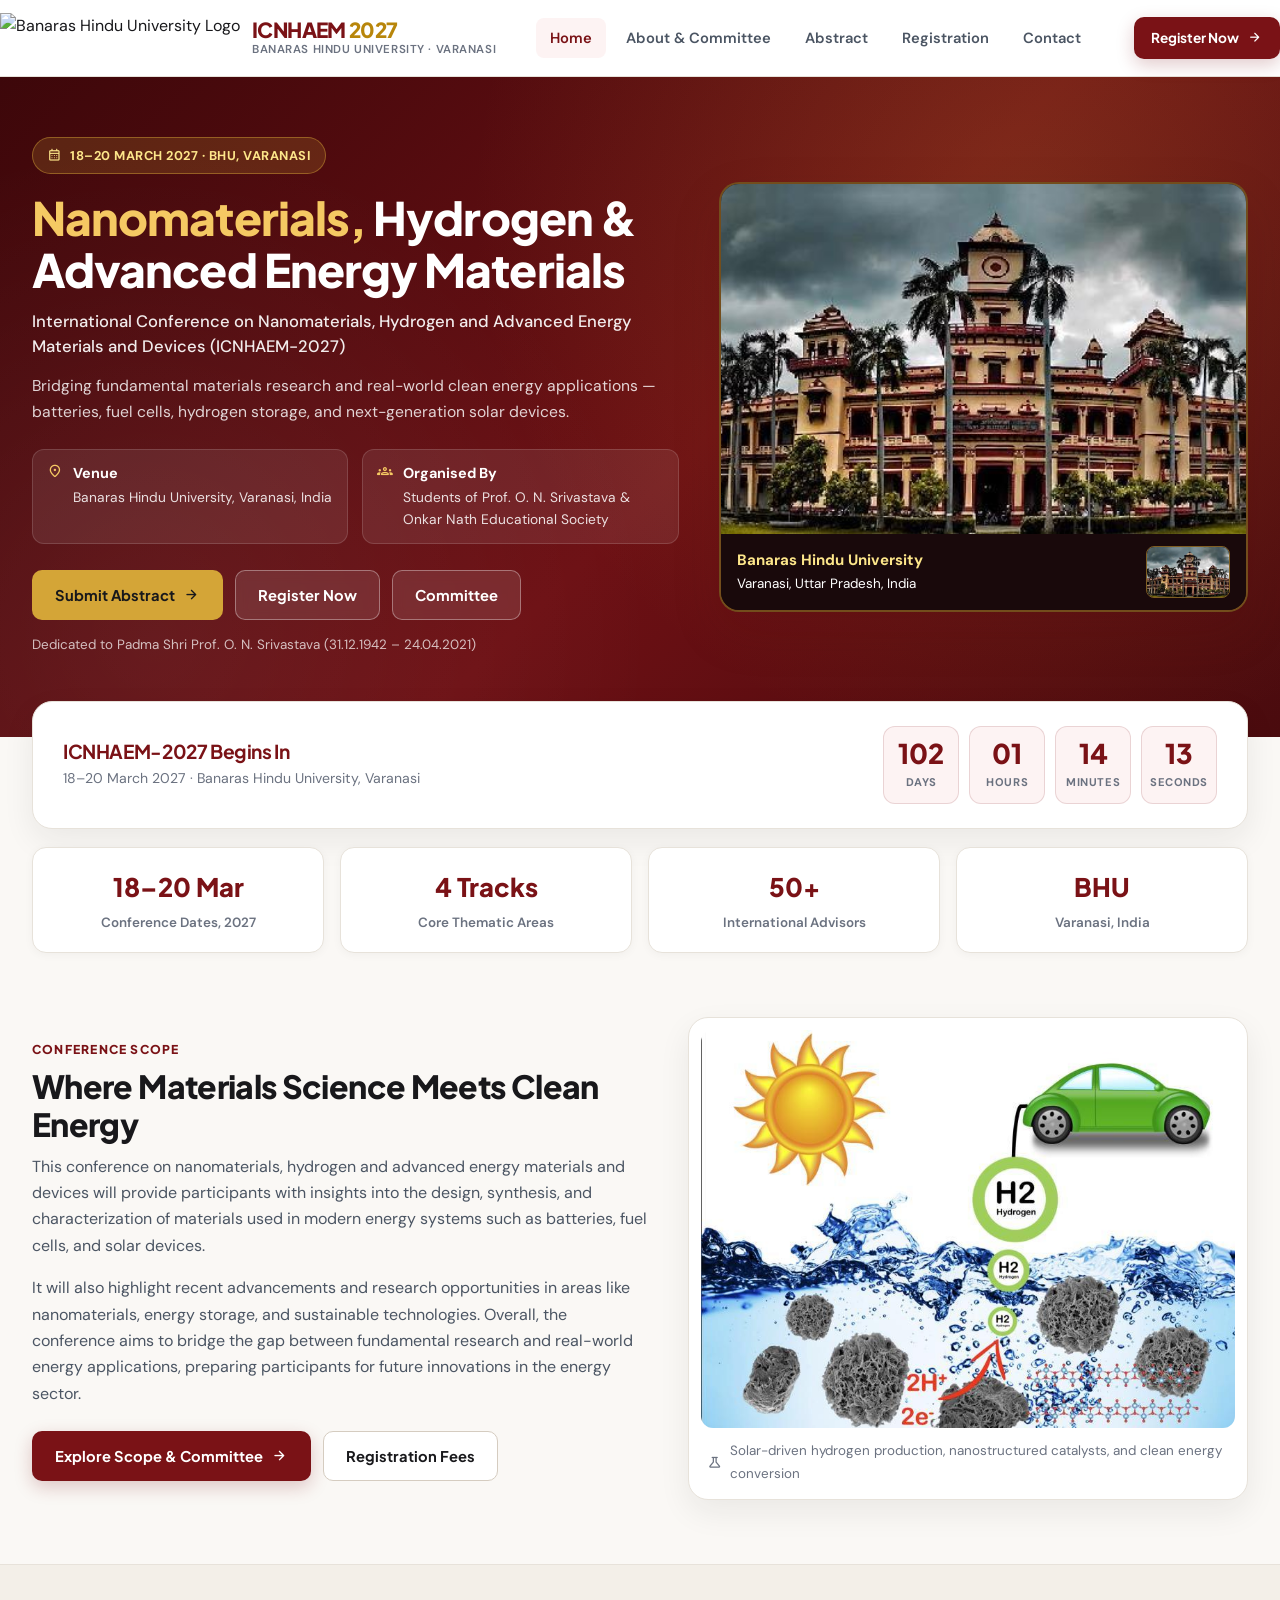
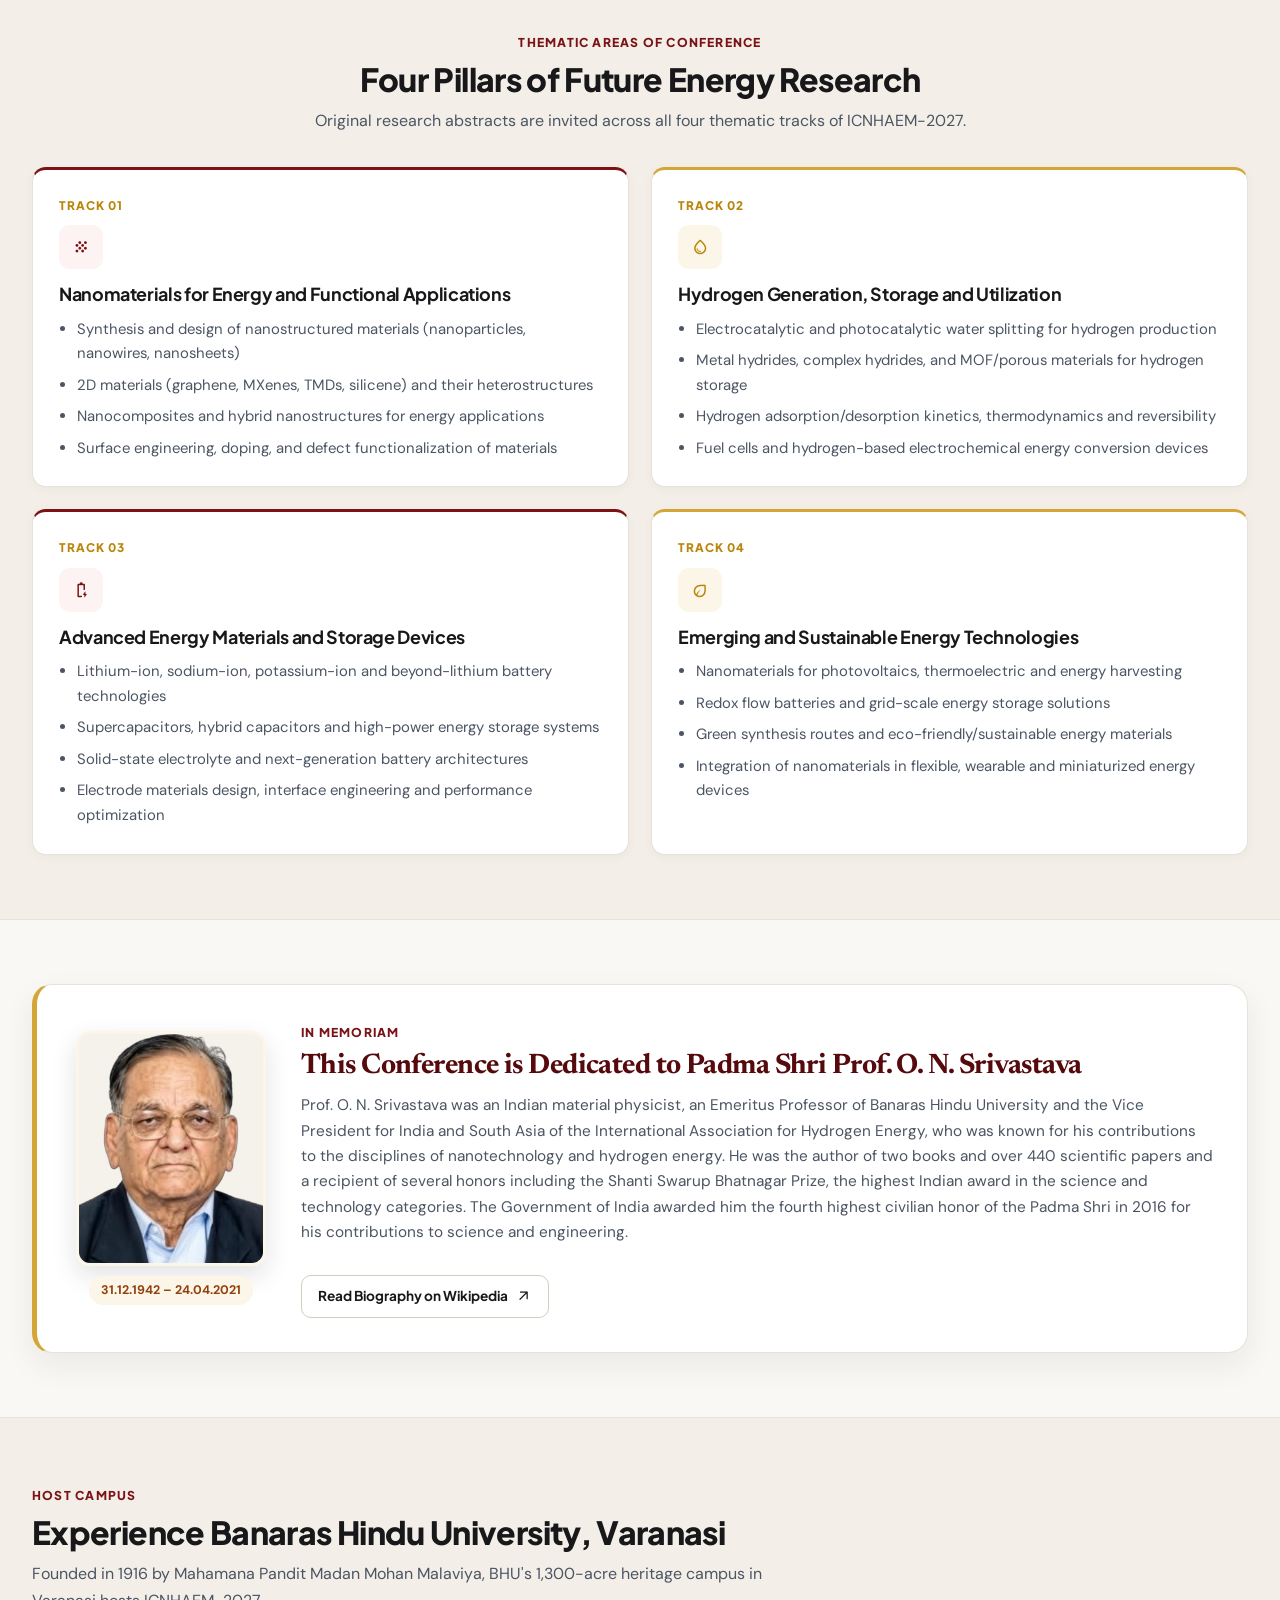
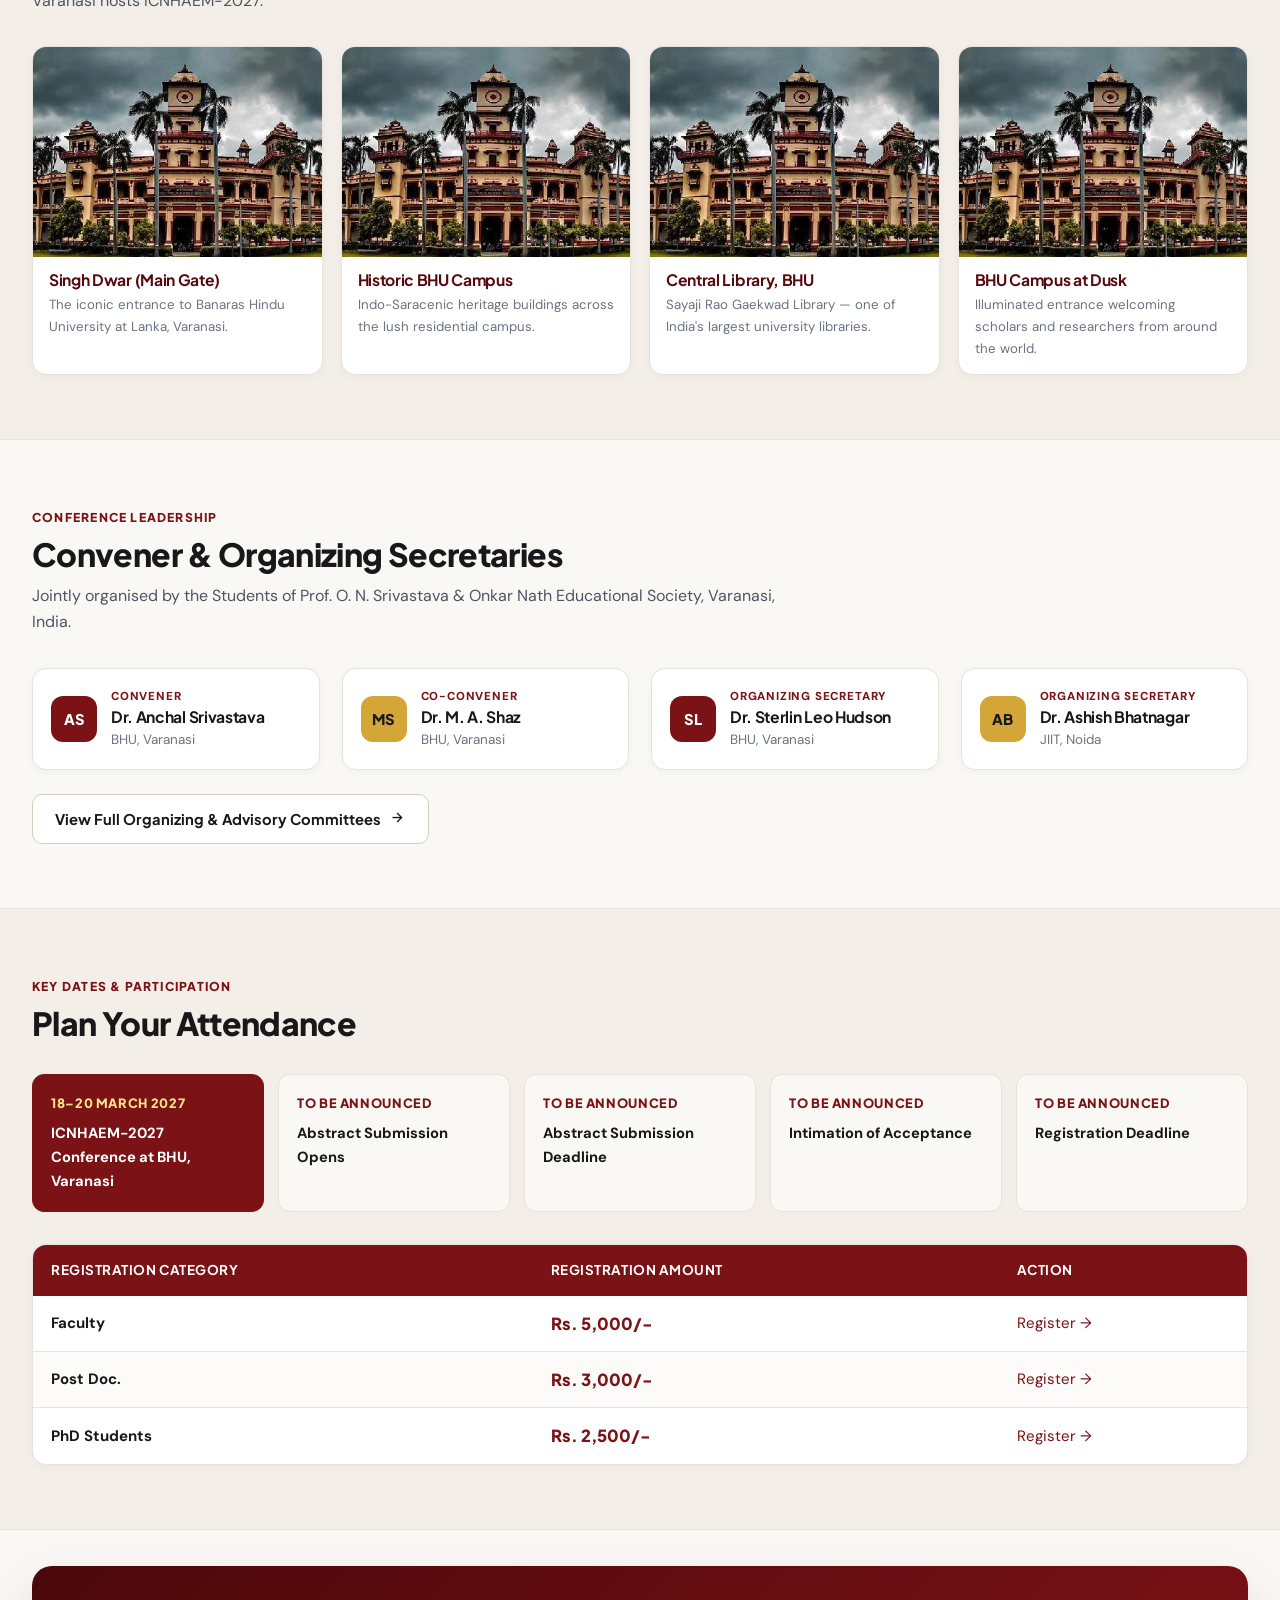
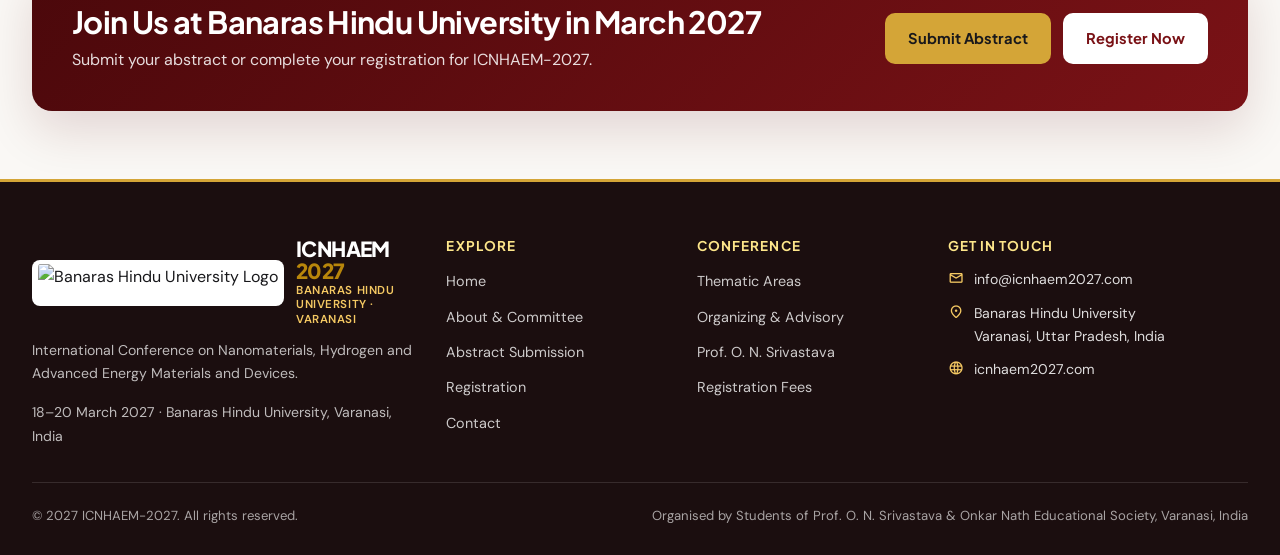
==== commit 7fb830f8: "Update index.html" ====
--- a/index.html
+++ b/index.html
@@ -13,18 +13,14 @@
 </head>
 <body>
 
-<div class="top-strip">
-    <div class="container top-strip-inner">
-        <span><span class="gold-dot"></span>18–20 March 2027 · Banaras Hindu University, Varanasi, India</span>
-        <span>Dedicated to Padma Shri Prof. O. N. Srivastava &nbsp;|&nbsp; <a href="registration.php#fees">View Fees</a></span>
-    </div>
-</div>
-
 <header class="site-header">
     <div class="container header-inner">
         <a href="index.html" class="brand" aria-label="ICNHAEM 2027 home">
-            <span class="brand-title">ICNHAEM <span>2027</span></span>
-            <span class="brand-sub">Banaras Hindu University · Varanasi</span>
+            <img src="images/bhu-logo.png" alt="Banaras Hindu University Logo" class="brand-logo">
+            <span class="brand-text">
+                <span class="brand-title">ICNHAEM <span>2027</span></span>
+                <span class="brand-sub">Banaras Hindu University · Varanasi</span>
+            </span>
         </a>
         <nav class="nav" aria-label="Primary navigation">
             <a href="index.html" class="nav-link">Home</a>
@@ -90,7 +86,7 @@
                             <strong>Banaras Hindu University</strong>
                             Varanasi, Uttar Pradesh, India
                         </div>
-                        <img src="images/bhu-emblem.png" alt="Banaras Hindu University Emblem" class="hero-emblem-mini">
+                        <img src="https://commons.wikimedia.org/wiki/Special:FilePath/BHU_Main_Gate,_Banaras_Hindu_University_enhanced.jpg?width=1200" alt="BHU Main Gate Singh Dwar" class="hero-thumb-photo" loading="lazy" onerror="this.onerror=null;this.src='images/bhu-campus.jpg';">
                     </div>
                 </div>
             </div>
@@ -220,8 +216,49 @@
         </div>
     </section>
 
+    <!-- BHU Campus Showcase -->
+    <section class="section section-alt">
+        <div class="container">
+            <div class="section-head reveal">
+                <span class="eyebrow">Host Campus</span>
+                <h2 class="section-title">Experience Banaras Hindu University, Varanasi</h2>
+                <p class="section-lead">Founded in 1916 by Mahamana Pandit Madan Mohan Malaviya, BHU's 1,300-acre heritage campus in Varanasi hosts ICNHAEM-2027.</p>
+            </div>
+            <div class="campus-gallery">
+                <article class="gallery-card reveal">
+                    <img src="https://commons.wikimedia.org/wiki/Special:FilePath/BHU_Main_Gate,_Banaras_Hindu_University_enhanced.jpg?width=1200" alt="BHU Main Gate Singh Dwar, Varanasi" loading="lazy" onerror="this.onerror=null;this.src='images/bhu-campus.jpg';">
+                    <div class="gallery-card-body">
+                        <h4>Singh Dwar (Main Gate)</h4>
+                        <p>The iconic entrance to Banaras Hindu University at Lanka, Varanasi.</p>
+                    </div>
+                </article>
+                <article class="gallery-card reveal">
+                    <img src="images/bhu-campus.jpg" alt="Heritage academic architecture at BHU Varanasi" loading="lazy">
+                    <div class="gallery-card-body">
+                        <h4>Historic BHU Campus</h4>
+                        <p>Indo-Saracenic heritage buildings across the lush residential campus.</p>
+                    </div>
+                </article>
+                <article class="gallery-card reveal">
+                    <img src="https://commons.wikimedia.org/wiki/Special:FilePath/Central_Library_BHU.jpg?width=1200" alt="Sayaji Rao Gaekwad Central Library, BHU" loading="lazy" onerror="this.onerror=null;this.src='images/bhu-campus.jpg';">
+                    <div class="gallery-card-body">
+                        <h4>Central Library, BHU</h4>
+                        <p>Sayaji Rao Gaekwad Library — one of India's largest university libraries.</p>
+                    </div>
+                </article>
+                <article class="gallery-card reveal">
+                    <img src="https://commons.wikimedia.org/wiki/Special:FilePath/BHU_Main_Gate_At_Night.jpg?width=1200" alt="BHU Main Gate illuminated at night" loading="lazy" onerror="this.onerror=null;this.src='images/bhu-campus.jpg';">
+                    <div class="gallery-card-body">
+                        <h4>BHU Campus at Dusk</h4>
+                        <p>Illuminated entrance welcoming scholars and researchers from around the world.</p>
+                    </div>
+                </article>
+            </div>
+        </div>
+    </section>
+
     <!-- Leadership -->
-    <section class="section section-alt">
+    <section class="section">
         <div class="container">
             <div class="section-head reveal">
                 <span class="eyebrow">Conference Leadership</span>
@@ -269,14 +306,14 @@
     </section>
 
     <!-- Registration Fees Preview & Dates -->
-    <section class="section">
+    <section class="section section-alt">
         <div class="container">
             <div class="section-head reveal">
                 <span class="eyebrow">Key Dates &amp; Participation</span>
                 <h2 class="section-title">Plan Your Attendance</h2>
             </div>
 
-            <div class="timeline reveal" style="margin-bottom: 36px;">
+            <div class="timeline reveal" style="margin-bottom: 32px;">
                 <div class="timeline-item featured"><div class="timeline-date">18–20 March 2027</div><div class="timeline-title">ICNHAEM-2027 Conference at BHU, Varanasi</div></div>
                 <div class="timeline-item"><div class="timeline-date">To Be Announced</div><div class="timeline-title">Abstract Submission Opens</div></div>
                 <div class="timeline-item"><div class="timeline-date">To Be Announced</div><div class="timeline-title">Abstract Submission Deadline</div></div>
@@ -298,7 +335,7 @@
     </section>
 
     <!-- CTA -->
-    <section class="section-sm" style="padding-top: 0;">
+    <section class="section-sm">
         <div class="container">
             <div class="cta-band reveal">
                 <div>
@@ -319,8 +356,11 @@
         <div class="footer-grid">
             <div class="footer-brand">
                 <a href="index.html" class="brand">
-                    <span class="brand-title">ICNHAEM <span>2027</span></span>
-                    <span class="brand-sub">Banaras Hindu University · Varanasi</span>
+                    <img src="images/bhu-logo.png" alt="Banaras Hindu University Logo" class="brand-logo">
+                    <span class="brand-text">
+                        <span class="brand-title">ICNHAEM <span>2027</span></span>
+                        <span class="brand-sub">Banaras Hindu University · Varanasi</span>
+                    </span>
                 </a>
                 <p>International Conference on Nanomaterials, Hydrogen and Advanced Energy Materials and Devices.</p>
                 <p>18–20 March 2027 · Banaras Hindu University, Varanasi, India</p>
--- a/css/style.css
+++ b/css/style.css
@@ -1,6 +1,6 @@
 /* ==========================================================================
    ICNHAEM-2027 — Banaras Hindu University, Varanasi
-   Design System: BHU Maroon & Academic Gold + Modern Conference Editorial
+   Design System: BHU Maroon & Academic Gold + Full-Width Mobile-Safe Layout
    ========================================================================== */
 
 :root {
@@ -31,14 +31,19 @@
     --shadow-sm: 0 2px 10px rgba(24, 24, 27, 0.04);
     --shadow: 0 12px 32px rgba(24, 24, 27, 0.07);
     --shadow-lg: 0 20px 50px rgba(86, 10, 13, 0.14);
-    --container: 1180px;
+    --container: 1520px;
     --font-sans: 'DM Sans', -apple-system, BlinkMacSystemFont, 'Segoe UI', sans-serif;
     --font-display: 'Plus Jakarta Sans', 'DM Sans', sans-serif;
     --font-serif: 'Newsreader', Georgia, serif;
 }
 
 *, *::before, *::after { box-sizing: border-box; }
-html { scroll-behavior: smooth; font-size: 16px; }
+html {
+    scroll-behavior: smooth;
+    font-size: 16px;
+    overflow-x: clip;
+    max-width: 100%;
+}
 body {
     margin: 0;
     font-family: var(--font-sans);
@@ -46,8 +51,10 @@
     background: var(--bg);
     line-height: 1.65;
     -webkit-font-smoothing: antialiased;
-}
-img { max-width: 100%; display: block; }
+    overflow-x: clip;
+    max-width: 100%;
+}
+img { max-width: 100%; height: auto; display: block; }
 a { color: var(--maroon); text-decoration: none; transition: color .2s ease; }
 a:hover { color: var(--maroon-dark); }
 h1, h2, h3, h4 {
@@ -56,15 +63,28 @@
     line-height: 1.2;
     margin: 0;
     letter-spacing: -0.02em;
+    overflow-wrap: break-word;
+}
+p, li, span, td, th, a {
+    overflow-wrap: break-word;
+    word-wrap: break-word;
 }
 p { margin: 0 0 1rem; color: var(--ink-soft); }
 p:last-child { margin-bottom: 0; }
 
+/* Full-width container with minimal side margins */
 .container {
     width: 100%;
     max-width: var(--container);
     margin: 0 auto;
-    padding: 0 24px;
+    padding: 0 clamp(16px, 2.5vw, 36px);
+}
+
+/* Prevent flex/grid children from overflowing on narrow screens */
+.grid > *, .split > *, .hero-inner > *, .form-grid > *,
+.footer-grid > *, .contact-grid > *, .timeline > *,
+.stats > *, .campus-gallery > * {
+    min-width: 0;
 }
 
 .sr-only {
@@ -77,46 +97,15 @@
     font-size: 1.15em;
     vertical-align: middle;
     line-height: 1;
-}
-
-/* ---------- Top Announcement Bar ---------- */
-.top-strip {
-    background: var(--maroon-dark);
-    color: rgba(255, 255, 255, 0.92);
-    font-size: 0.82rem;
-    font-weight: 500;
-    border-bottom: 1px solid rgba(212, 165, 55, 0.28);
-}
-.top-strip-inner {
-    display: flex;
-    align-items: center;
-    justify-content: space-between;
-    gap: 12px;
-    padding: 8px 0;
-    flex-wrap: wrap;
-}
-.top-strip span {
-    display: inline-flex;
-    align-items: center;
-    gap: 6px;
-}
-.top-strip .gold-dot {
-    width: 6px; height: 6px; border-radius: 50%;
-    background: var(--gold-light);
-    display: inline-block;
-}
-.top-strip a {
-    color: #FDE68A;
-    font-weight: 600;
-}
-.top-strip a:hover { color: #FFFFFF; text-decoration: underline; }
-
-/* ---------- Header & Navigation (No Empty Logo Box) ---------- */
+    flex-shrink: 0;
+}
+
+/* ---------- Header & Navigation (With Crisp BHU Logo Before ICNHAEM 2027) ---------- */
 .site-header {
     position: sticky;
     top: 0;
     z-index: 100;
-    background: rgba(255, 255, 255, 0.96);
+    background: rgba(255, 255, 255, 0.97);
     backdrop-filter: blur(14px);
     -webkit-backdrop-filter: blur(14px);
     border-bottom: 1px solid var(--line);
@@ -129,19 +118,34 @@
     display: flex;
     align-items: center;
     justify-content: space-between;
-    gap: 24px;
-    height: 74px;
+    gap: 16px;
+    min-height: 76px;
+    padding: 8px 0;
 }
 
 .brand {
     display: inline-flex;
+    align-items: center;
+    gap: 12px;
+    color: var(--ink);
+    min-width: 0;
+    flex-shrink: 1;
+}
+.brand-logo {
+    height: 50px;
+    width: auto;
+    object-fit: contain;
+    flex-shrink: 0;
+}
+.brand-text {
+    display: flex;
     flex-direction: column;
     gap: 2px;
-    color: var(--ink);
+    min-width: 0;
 }
 .brand-title {
     font-family: var(--font-display);
-    font-size: 1.28rem;
+    font-size: 1.3rem;
     font-weight: 800;
     letter-spacing: -0.03em;
     color: var(--maroon);
@@ -153,9 +157,10 @@
 .brand-sub {
     font-size: 0.72rem;
     font-weight: 600;
-    letter-spacing: 0.06em;
+    letter-spacing: 0.05em;
     text-transform: uppercase;
     color: var(--muted);
+    line-height: 1.25;
 }
 
 .nav {
@@ -170,12 +175,9 @@
     font-weight: 600;
     color: var(--ink-soft);
     transition: background .2s ease, color .2s ease;
-}
-.nav-link:hover {
-    color: var(--maroon);
-    background: var(--maroon-soft);
-}
-.nav-link.active {
+    white-space: nowrap;
+}
+.nav-link:hover, .nav-link.active {
     color: var(--maroon);
     background: var(--maroon-soft);
 }
@@ -191,13 +193,14 @@
     background: var(--surface);
     color: var(--ink);
     cursor: pointer;
+    flex-shrink: 0;
 }
 
 .mobile-nav {
     display: none;
     flex-direction: column;
     gap: 4px;
-    padding: 14px 24px 20px;
+    padding: 12px 16px 18px;
     background: var(--surface);
     border-bottom: 1px solid var(--line);
 }
@@ -234,7 +237,8 @@
     border: 1.5px solid transparent;
     transition: transform .18s ease, box-shadow .18s ease, background .18s ease, color .18s ease, border-color .18s ease;
     text-decoration: none;
-    white-space: nowrap;
+    text-align: center;
+    max-width: 100%;
 }
 .btn:hover { transform: translateY(-1px); }
 .btn:disabled { opacity: 0.65; cursor: not-allowed; transform: none; }
@@ -291,12 +295,12 @@
     font-size: 0.85rem;
 }
 
-/* ---------- Hero Section (Conference Editorial + BHU Campus) ---------- */
+/* ---------- Hero Section ---------- */
 .hero {
     position: relative;
     background: linear-gradient(135deg, #3D070A 0%, #6D1014 55%, #4A0B0E 100%);
     color: #FFFFFF;
-    padding: 68px 0 84px;
+    padding: 60px 0 80px;
     overflow: hidden;
 }
 .hero::before {
@@ -311,8 +315,8 @@
     position: relative;
     z-index: 1;
     display: grid;
-    grid-template-columns: 1.15fr 0.85fr;
-    gap: 44px;
+    grid-template-columns: 1.1fr 0.9fr;
+    gap: 40px;
     align-items: center;
 }
 .hero-badge {
@@ -324,40 +328,42 @@
     background: rgba(212, 165, 55, 0.18);
     border: 1px solid rgba(212, 165, 55, 0.45);
     color: #FDE68A;
-    font-size: 0.82rem;
+    font-size: 0.8rem;
     font-weight: 700;
     letter-spacing: 0.04em;
     text-transform: uppercase;
-    margin-bottom: 20px;
+    margin-bottom: 18px;
+    max-width: 100%;
+    flex-wrap: wrap;
 }
 .hero-title {
     color: #FFFFFF;
-    font-size: clamp(2.1rem, 3.8vw, 3.25rem);
+    font-size: clamp(1.85rem, 3.6vw, 3.25rem);
     font-weight: 800;
     line-height: 1.12;
-    margin-bottom: 16px;
+    margin-bottom: 14px;
 }
 .hero-title .accent {
     color: #F5C963;
 }
 .hero-full-title {
-    font-size: 1.08rem;
+    font-size: clamp(0.98rem, 1.3vw, 1.12rem);
     font-weight: 500;
     color: rgba(255, 255, 255, 0.92);
-    margin-bottom: 16px;
+    margin-bottom: 14px;
     line-height: 1.5;
 }
 .hero-lead {
-    color: rgba(255, 255, 255, 0.8);
+    color: rgba(255, 255, 255, 0.82);
     font-size: 0.98rem;
-    max-width: 580px;
-    margin-bottom: 26px;
+    max-width: 640px;
+    margin-bottom: 24px;
 }
 .hero-meta {
     display: grid;
     grid-template-columns: repeat(2, minmax(0, 1fr));
     gap: 14px;
-    margin-bottom: 28px;
+    margin-bottom: 26px;
 }
 .hero-meta-item {
     display: flex;
@@ -368,8 +374,10 @@
     background: rgba(255, 255, 255, 0.08);
     border: 1px solid rgba(255, 255, 255, 0.14);
     font-size: 0.86rem;
-    color: rgba(255, 255, 255, 0.84);
-}
+    color: rgba(255, 255, 255, 0.86);
+    min-width: 0;
+}
+.hero-meta-item > span { min-width: 0; }
 .hero-meta-item .material-symbols-rounded {
     color: #F5C963;
     margin-top: 2px;
@@ -386,12 +394,13 @@
     margin-bottom: 14px;
 }
 .hero-note {
-    font-size: 0.82rem;
-    color: rgba(255, 255, 255, 0.68);
+    font-size: 0.84rem;
+    color: rgba(255, 255, 255, 0.72);
 }
 
 .hero-visual {
     position: relative;
+    min-width: 0;
 }
 .hero-photo-card {
     position: relative;
@@ -401,39 +410,40 @@
     box-shadow: var(--shadow-lg);
     background: #230607;
 }
-.hero-photo-card img {
+.hero-photo-card > img {
     width: 100%;
-    height: 360px;
+    height: 350px;
     object-fit: cover;
 }
 .hero-photo-caption {
     display: flex;
     align-items: center;
     justify-content: space-between;
-    gap: 12px;
-    padding: 14px 18px;
-    background: rgba(24, 10, 11, 0.9);
+    gap: 14px;
+    padding: 12px 16px;
+    background: rgba(24, 10, 11, 0.92);
     color: #FFFFFF;
     font-size: 0.84rem;
 }
 .hero-photo-caption strong {
     display: block;
-    font-size: 0.92rem;
+    font-size: 0.94rem;
     color: #FDE68A;
 }
-.hero-emblem-mini {
-    width: 34px;
-    height: 48px;
-    object-fit: contain;
+.hero-thumb-photo {
+    width: 84px;
+    height: 52px;
+    object-fit: cover;
+    border-radius: 8px;
+    border: 1.5px solid rgba(212, 165, 55, 0.55);
     flex-shrink: 0;
-    filter: drop-shadow(0 2px 4px rgba(0,0,0,0.35));
 }
 
 /* ---------- Page Hero (Inner Pages) ---------- */
 .page-hero {
     background: linear-gradient(135deg, #4B080B 0%, #7A1216 100%);
     color: #FFFFFF;
-    padding: 52px 0 48px;
+    padding: 48px 0 44px;
     border-bottom: 3px solid var(--gold-light);
 }
 .breadcrumb {
@@ -441,31 +451,32 @@
     align-items: center;
     gap: 8px;
     font-size: 0.82rem;
-    color: rgba(255, 255, 255, 0.72);
-    margin-bottom: 12px;
+    color: rgba(255, 255, 255, 0.74);
+    margin-bottom: 10px;
+    flex-wrap: wrap;
 }
 .breadcrumb a { color: #FDE68A; }
 .breadcrumb a:hover { color: #FFFFFF; }
 .page-hero h1 {
     color: #FFFFFF;
-    font-size: clamp(1.9rem, 3.2vw, 2.7rem);
+    font-size: clamp(1.75rem, 3.2vw, 2.7rem);
     margin-bottom: 10px;
 }
 .page-hero p {
-    color: rgba(255, 255, 255, 0.84);
-    max-width: 680px;
+    color: rgba(255, 255, 255, 0.86);
+    max-width: 780px;
     font-size: 1rem;
 }
 
 /* ---------- Sections & Layout Helpers ---------- */
-.section { padding: 72px 0; }
-.section-sm { padding: 40px 0; }
+.section { padding: 64px 0; }
+.section-sm { padding: 36px 0; }
 .section-alt {
     background: #F3EFE8;
     border-top: 1px solid var(--line);
     border-bottom: 1px solid var(--line);
 }
-.section-head { margin-bottom: 36px; max-width: 720px; }
+.section-head { margin-bottom: 32px; max-width: 780px; }
 .section-head.center { text-align: center; margin-left: auto; margin-right: auto; }
 .eyebrow {
     display: inline-block;
@@ -478,19 +489,19 @@
     margin-bottom: 8px;
 }
 .section-title {
-    font-size: clamp(1.65rem, 2.6vw, 2.25rem);
-    font-weight: 800;
-    margin-bottom: 12px;
+    font-size: clamp(1.5rem, 2.5vw, 2.25rem);
+    font-weight: 800;
+    margin-bottom: 10px;
 }
 .section-lead {
-    font-size: 1.02rem;
+    font-size: 1rem;
     color: var(--ink-soft);
 }
 
 .split {
     display: grid;
     grid-template-columns: 1.05fr 0.95fr;
-    gap: 40px;
+    gap: 36px;
     align-items: center;
 }
 .grid { display: grid; gap: 22px; }
@@ -498,7 +509,7 @@
 .grid-3 { grid-template-columns: repeat(3, minmax(0, 1fr)); }
 .grid-4 { grid-template-columns: repeat(4, minmax(0, 1fr)); }
 .mt-1 { margin-top: 14px; }
-.mt-2 { margin-top: 26px; }
+.mt-2 { margin-top: 24px; }
 
 /* ---------- Floating Stats & Countdown Strip ---------- */
 .metrics-band {
@@ -510,13 +521,16 @@
     background: var(--surface);
     border: 1px solid var(--line);
     border-radius: var(--radius-lg);
-    padding: 26px 32px;
+    padding: 24px 30px;
     box-shadow: var(--shadow);
     display: flex;
     align-items: center;
     justify-content: space-between;
-    gap: 24px;
+    gap: 20px;
     flex-wrap: wrap;
+}
+.countdown-intro {
+    min-width: 0;
 }
 .countdown-intro h3 {
     font-size: 1.2rem;
@@ -528,29 +542,31 @@
     color: var(--muted);
 }
 .countdown {
-    display: flex;
-    gap: 12px;
+    display: grid;
+    grid-template-columns: repeat(4, minmax(74px, 1fr));
+    gap: 10px;
+    max-width: 100%;
 }
 .count-item {
-    min-width: 78px;
-    padding: 12px 10px;
+    padding: 12px 8px;
     border-radius: 12px;
     background: var(--maroon-soft);
     border: 1px solid rgba(122, 18, 22, 0.14);
     text-align: center;
+    min-width: 0;
 }
 .count-num {
     font-family: var(--font-display);
-    font-size: 1.7rem;
+    font-size: clamp(1.3rem, 2.2vw, 1.7rem);
     font-weight: 800;
     color: var(--maroon);
     line-height: 1.1;
 }
 .count-label {
-    font-size: 0.72rem;
+    font-size: 0.7rem;
     font-weight: 700;
     text-transform: uppercase;
-    letter-spacing: 0.06em;
+    letter-spacing: 0.05em;
     color: var(--muted);
     margin-top: 4px;
 }
@@ -559,19 +575,19 @@
     display: grid;
     grid-template-columns: repeat(4, minmax(0, 1fr));
     gap: 16px;
-    margin-top: 20px;
+    margin-top: 18px;
 }
 .stat {
     background: var(--surface);
     border: 1px solid var(--line);
     border-radius: var(--radius);
-    padding: 20px 22px;
+    padding: 18px 16px;
     text-align: center;
     box-shadow: var(--shadow-sm);
 }
 .stat-value {
     font-family: var(--font-display);
-    font-size: 1.75rem;
+    font-size: clamp(1.35rem, 2vw, 1.75rem);
     font-weight: 800;
     color: var(--maroon);
 }
@@ -587,11 +603,12 @@
     background: var(--surface);
     border: 1px solid var(--line);
     border-radius: var(--radius);
-    padding: 28px;
+    padding: 26px;
     box-shadow: var(--shadow-sm);
+    max-width: 100%;
 }
 .panel-title {
-    font-size: 1.35rem;
+    font-size: 1.32rem;
     font-weight: 800;
     margin-bottom: 12px;
 }
@@ -611,17 +628,17 @@
     color: var(--gold);
 }
 .card-title {
-    font-size: 1.14rem;
+    font-size: 1.12rem;
     font-weight: 700;
     margin-bottom: 10px;
 }
 
-/* ---------- Scope Visual Image Card ---------- */
+/* ---------- Visual Image Frame & BHU Campus Gallery ---------- */
 .visual-frame {
     background: var(--surface);
     border: 1px solid var(--line);
     border-radius: var(--radius-lg);
-    padding: 14px;
+    padding: 12px;
     box-shadow: var(--shadow);
 }
 .visual-frame img {
@@ -636,6 +653,42 @@
     display: flex;
     align-items: center;
     gap: 8px;
+}
+
+.campus-gallery {
+    display: grid;
+    grid-template-columns: repeat(4, minmax(0, 1fr));
+    gap: 18px;
+}
+.gallery-card {
+    background: var(--surface);
+    border: 1px solid var(--line);
+    border-radius: var(--radius);
+    overflow: hidden;
+    box-shadow: var(--shadow-sm);
+    transition: transform .22s ease, box-shadow .22s ease;
+}
+.gallery-card:hover {
+    transform: translateY(-3px);
+    box-shadow: var(--shadow);
+}
+.gallery-card img {
+    width: 100%;
+    height: 210px;
+    object-fit: cover;
+}
+.gallery-card-body {
+    padding: 14px 16px;
+}
+.gallery-card-body h4 {
+    font-size: 0.98rem;
+    color: var(--maroon-dark);
+    margin-bottom: 4px;
+}
+.gallery-card-body p {
+    font-size: 0.83rem;
+    color: var(--muted);
+    margin: 0;
 }
 
 /* ---------- Thematic Areas ---------- */
@@ -670,17 +723,17 @@
 .theme-card li { margin-bottom: 7px; }
 .theme-card li:last-child { margin-bottom: 0; }
 
-/* ---------- Dedication (With Prof. O. N. Srivastava Photo) ---------- */
+/* ---------- Dedication ---------- */
 .dedication {
     background: var(--surface);
     border: 1px solid var(--line);
     border-left: 5px solid var(--gold-light);
     border-radius: var(--radius-lg);
-    padding: 36px;
+    padding: 34px;
     box-shadow: var(--shadow);
     display: grid;
-    grid-template-columns: 200px 1fr;
-    gap: 32px;
+    grid-template-columns: 200px minmax(0, 1fr);
+    gap: 30px;
     align-items: center;
 }
 .dedication-portrait {
@@ -688,6 +741,7 @@
 }
 .dedication-portrait img {
     width: 190px;
+    max-width: 100%;
     height: 235px;
     object-fit: cover;
     border-radius: 14px;
@@ -707,7 +761,7 @@
 }
 .dedication h3 {
     font-family: var(--font-serif);
-    font-size: clamp(1.45rem, 2.2vw, 1.85rem);
+    font-size: clamp(1.35rem, 2.2vw, 1.85rem);
     color: var(--maroon-dark);
     margin-bottom: 10px;
 }
@@ -731,6 +785,7 @@
     font-size: 0.94rem;
     color: var(--ink-soft);
 }
+.info-list li > span { min-width: 0; }
 .info-list .material-symbols-rounded {
     color: var(--maroon);
     background: var(--maroon-soft);
@@ -778,21 +833,23 @@
     background: var(--surface);
     border: 1px solid var(--line);
     border-radius: var(--radius);
-    padding: 20px;
+    padding: 18px;
     display: flex;
     align-items: center;
     gap: 14px;
     box-shadow: var(--shadow-sm);
-}
+    min-width: 0;
+}
+.person > div { min-width: 0; }
 .person-avatar {
-    width: 48px;
-    height: 48px;
+    width: 46px;
+    height: 46px;
     border-radius: 12px;
     background: var(--maroon);
     color: #FFFFFF;
     font-family: var(--font-display);
     font-weight: 800;
-    font-size: 0.95rem;
+    font-size: 0.92rem;
     display: flex;
     align-items: center;
     justify-content: center;
@@ -811,7 +868,7 @@
     margin-bottom: 2px;
 }
 .person-name {
-    font-size: 1rem;
+    font-size: 0.98rem;
     font-weight: 700;
     margin-bottom: 2px;
 }
@@ -856,7 +913,8 @@
     border: 1px solid var(--line-strong);
     font-family: var(--font-sans);
     font-size: 0.9rem;
-    min-width: 240px;
+    width: 280px;
+    max-width: 100%;
     background: var(--surface);
 }
 .committee-search:focus {
@@ -871,26 +929,30 @@
     padding: 0;
     margin: 0;
     display: grid;
-    grid-template-columns: repeat(2, minmax(0, 1fr));
-    gap: 10px 24px;
+    grid-template-columns: repeat(3, minmax(0, 1fr));
+    gap: 10px 18px;
 }
 .committee-list li {
     padding: 10px 14px;
     border-radius: 9px;
     background: var(--bg);
     border: 1px solid var(--line);
-    font-size: 0.91rem;
+    font-size: 0.9rem;
     color: var(--ink);
+    min-width: 0;
 }
 .committee-list li span {
     display: block;
-    font-size: 0.82rem;
+    font-size: 0.81rem;
     color: var(--muted);
 }
 
 /* ---------- Tables ---------- */
 .table-wrap {
+    width: 100%;
+    max-width: 100%;
     overflow-x: auto;
+    -webkit-overflow-scrolling: touch;
     background: var(--surface);
     border: 1px solid var(--line);
     border-radius: var(--radius);
@@ -899,21 +961,21 @@
 table {
     width: 100%;
     border-collapse: collapse;
-    font-size: 0.95rem;
+    font-size: 0.94rem;
 }
 thead th {
     background: var(--maroon);
     color: #FFFFFF;
     text-align: left;
-    padding: 14px 20px;
+    padding: 14px 18px;
     font-family: var(--font-display);
     font-weight: 700;
-    font-size: 0.86rem;
+    font-size: 0.84rem;
     letter-spacing: 0.04em;
     text-transform: uppercase;
 }
 tbody td {
-    padding: 15px 20px;
+    padding: 14px 18px;
     border-bottom: 1px solid var(--line);
     color: var(--ink);
 }
@@ -923,7 +985,8 @@
     font-family: var(--font-display);
     font-weight: 800;
     color: var(--maroon);
-    font-size: 1.05rem;
+    font-size: 1.04rem;
+    white-space: nowrap;
 }
 
 /* ---------- Notices & Alerts ---------- */
@@ -931,18 +994,20 @@
     display: flex;
     align-items: flex-start;
     gap: 12px;
-    padding: 16px 20px;
+    padding: 15px 18px;
     border-radius: 12px;
     font-size: 0.92rem;
     margin-bottom: 22px;
     border: 1px solid transparent;
-}
+    max-width: 100%;
+}
+.notice > span { min-width: 0; }
 .notice-info { background: var(--info-bg); color: var(--info); border-color: #BFDBFE; }
 .notice-warn { background: var(--warn-bg); color: var(--warn); border-color: #FDE68A; }
 
 .alert {
     display: none;
-    padding: 16px 20px;
+    padding: 15px 18px;
     border-radius: 12px;
     margin-bottom: 22px;
     font-size: 0.92rem;
@@ -974,6 +1039,7 @@
     font-weight: 800;
     color: var(--maroon-dark);
     margin-bottom: 18px;
+    flex-wrap: wrap;
 }
 .form-grid {
     display: grid;
@@ -984,6 +1050,7 @@
     display: flex;
     flex-direction: column;
     gap: 6px;
+    min-width: 0;
 }
 .field.full { grid-column: 1 / -1; }
 .field label, .field-label {
@@ -1001,6 +1068,7 @@
 .field select,
 .field textarea {
     width: 100%;
+    max-width: 100%;
     padding: 11px 14px;
     border-radius: var(--radius-sm);
     border: 1px solid var(--line-strong);
@@ -1062,8 +1130,9 @@
     background: var(--surface);
     border: 1px solid var(--line);
     border-radius: var(--radius);
-    padding: 22px;
+    padding: 20px;
     box-shadow: var(--shadow-sm);
+    min-width: 0;
 }
 .contact-role {
     font-size: 0.74rem;
@@ -1075,7 +1144,7 @@
 }
 .contact-name {
     font-family: var(--font-display);
-    font-size: 1.05rem;
+    font-size: 1.04rem;
     font-weight: 800;
     margin-bottom: 10px;
 }
@@ -1094,7 +1163,7 @@
     background: linear-gradient(135deg, #4B080B 0%, #7A1216 100%);
     color: #FFFFFF;
     border-radius: var(--radius-lg);
-    padding: 40px 42px;
+    padding: 38px 40px;
     display: flex;
     align-items: center;
     justify-content: space-between;
@@ -1104,25 +1173,31 @@
 }
 .cta-band h2 {
     color: #FFFFFF;
-    font-size: clamp(1.5rem, 2.4vw, 2rem);
+    font-size: clamp(1.4rem, 2.4vw, 2rem);
     margin-bottom: 6px;
 }
-.cta-band p { color: rgba(255, 255, 255, 0.84); }
+.cta-band p { color: rgba(255, 255, 255, 0.86); }
 
 /* ---------- Footer ---------- */
 .site-footer {
     background: #1B0E0F;
     color: rgba(255, 255, 255, 0.8);
-    padding: 60px 0 28px;
-    margin-top: 40px;
+    padding: 56px 0 28px;
+    margin-top: 32px;
     border-top: 3px solid var(--gold-light);
 }
 .footer-grid {
     display: grid;
     grid-template-columns: 1.4fr 0.8fr 0.8fr 1.1fr;
-    gap: 36px;
-    padding-bottom: 36px;
+    gap: 32px;
+    padding-bottom: 34px;
     border-bottom: 1px solid rgba(255, 255, 255, 0.12);
+}
+.footer-brand .brand-logo {
+    height: 46px;
+    background: #FFFFFF;
+    padding: 4px 6px;
+    border-radius: 8px;
 }
 .footer-brand .brand-title { color: #FFFFFF; }
 .footer-brand .brand-sub { color: #F5C963; }
@@ -1157,8 +1232,13 @@
     font-size: 0.88rem;
     margin-bottom: 10px;
     color: rgba(255, 255, 255, 0.78);
-}
-.footer-line a { color: rgba(255, 255, 255, 0.86); }
+    min-width: 0;
+}
+.footer-line a, .footer-line span {
+    color: rgba(255, 255, 255, 0.86);
+    min-width: 0;
+    word-break: break-word;
+}
 .footer-line .material-symbols-rounded { color: #F5C963; margin-top: 2px; }
 .footer-bottom {
     display: flex;
@@ -1168,7 +1248,7 @@
     flex-wrap: wrap;
     padding-top: 22px;
     font-size: 0.82rem;
-    color: rgba(255, 255, 255, 0.6);
+    color: rgba(255, 255, 255, 0.62);
 }
 .footer-bottom p { color: inherit; margin: 0; }
 
@@ -1183,9 +1263,13 @@
     transform: translateY(0);
 }
 
-/* ---------- Responsive ---------- */
+/* ---------- Responsive (Tablet & Mobile Safe) ---------- */
+@media (max-width: 1120px) {
+    .committee-list { grid-template-columns: repeat(2, minmax(0, 1fr)); }
+    .campus-gallery { grid-template-columns: repeat(2, minmax(0, 1fr)); }
+}
 @media (max-width: 1024px) {
-    .hero-inner, .split { grid-template-columns: 1fr; }
+    .hero-inner, .split { grid-template-columns: 1fr; gap: 28px; }
     .grid-4, .contact-grid { grid-template-columns: repeat(2, minmax(0, 1fr)); }
     .timeline { grid-template-columns: repeat(2, minmax(0, 1fr)); }
     .footer-grid { grid-template-columns: repeat(2, minmax(0, 1fr)); }
@@ -1195,16 +1279,35 @@
     .menu-toggle { display: inline-flex; }
     .stats { grid-template-columns: repeat(2, minmax(0, 1fr)); }
     .grid-3 { grid-template-columns: 1fr; }
-    .dedication { grid-template-columns: 1fr; text-align: center; }
+    .dedication { grid-template-columns: 1fr; text-align: center; padding: 24px 20px; }
     .committee-list { grid-template-columns: 1fr; }
+    .countdown-wrap { flex-direction: column; align-items: stretch; }
+    .countdown { width: 100%; grid-template-columns: repeat(4, minmax(0, 1fr)); }
 }
 @media (max-width: 640px) {
-    .grid-2, .grid-4, .contact-grid, .form-grid, .hero-meta, .timeline, .footer-grid {
+    .container { padding: 0 14px; }
+    .section { padding: 44px 0; }
+    .section-sm { padding: 28px 0; }
+    .header-inner { min-height: 64px; gap: 10px; }
+    .brand { gap: 9px; }
+    .brand-logo { height: 40px; }
+    .brand-title { font-size: 1.08rem; }
+    .brand-sub { font-size: 0.64rem; }
+    .grid-2, .grid-4, .contact-grid, .form-grid, .hero-meta, .timeline, .footer-grid, .campus-gallery {
         grid-template-columns: 1fr;
     }
-    .hero { padding: 48px 0 64px; }
-    .hero-photo-card img { height: 240px; }
-    .countdown-wrap { padding: 20px; }
-    .count-item { min-width: 66px; padding: 10px 6px; }
-    .cta-band { padding: 28px 24px; }
-}
+    .hero { padding: 36px 0 58px; }
+    .hero-photo-card > img { height: 220px; }
+    .hero-photo-caption { padding: 10px 12px; gap: 10px; }
+    .hero-thumb-photo { width: 64px; height: 42px; }
+    .hero-actions .btn { width: 100%; }
+    .card, .panel, .form-card { padding: 20px 16px; }
+    .countdown-wrap { padding: 18px 14px; }
+    .countdown { gap: 6px; }
+    .count-item { padding: 10px 4px; }
+    .count-label { font-size: 0.62rem; letter-spacing: 0.02em; }
+    .committee-search { width: 100%; }
+    .cta-band { padding: 24px 18px; }
+    .cta-band .btn { width: 100%; }
+    thead th, tbody td { padding: 11px 12px; font-size: 0.86rem; }
+}
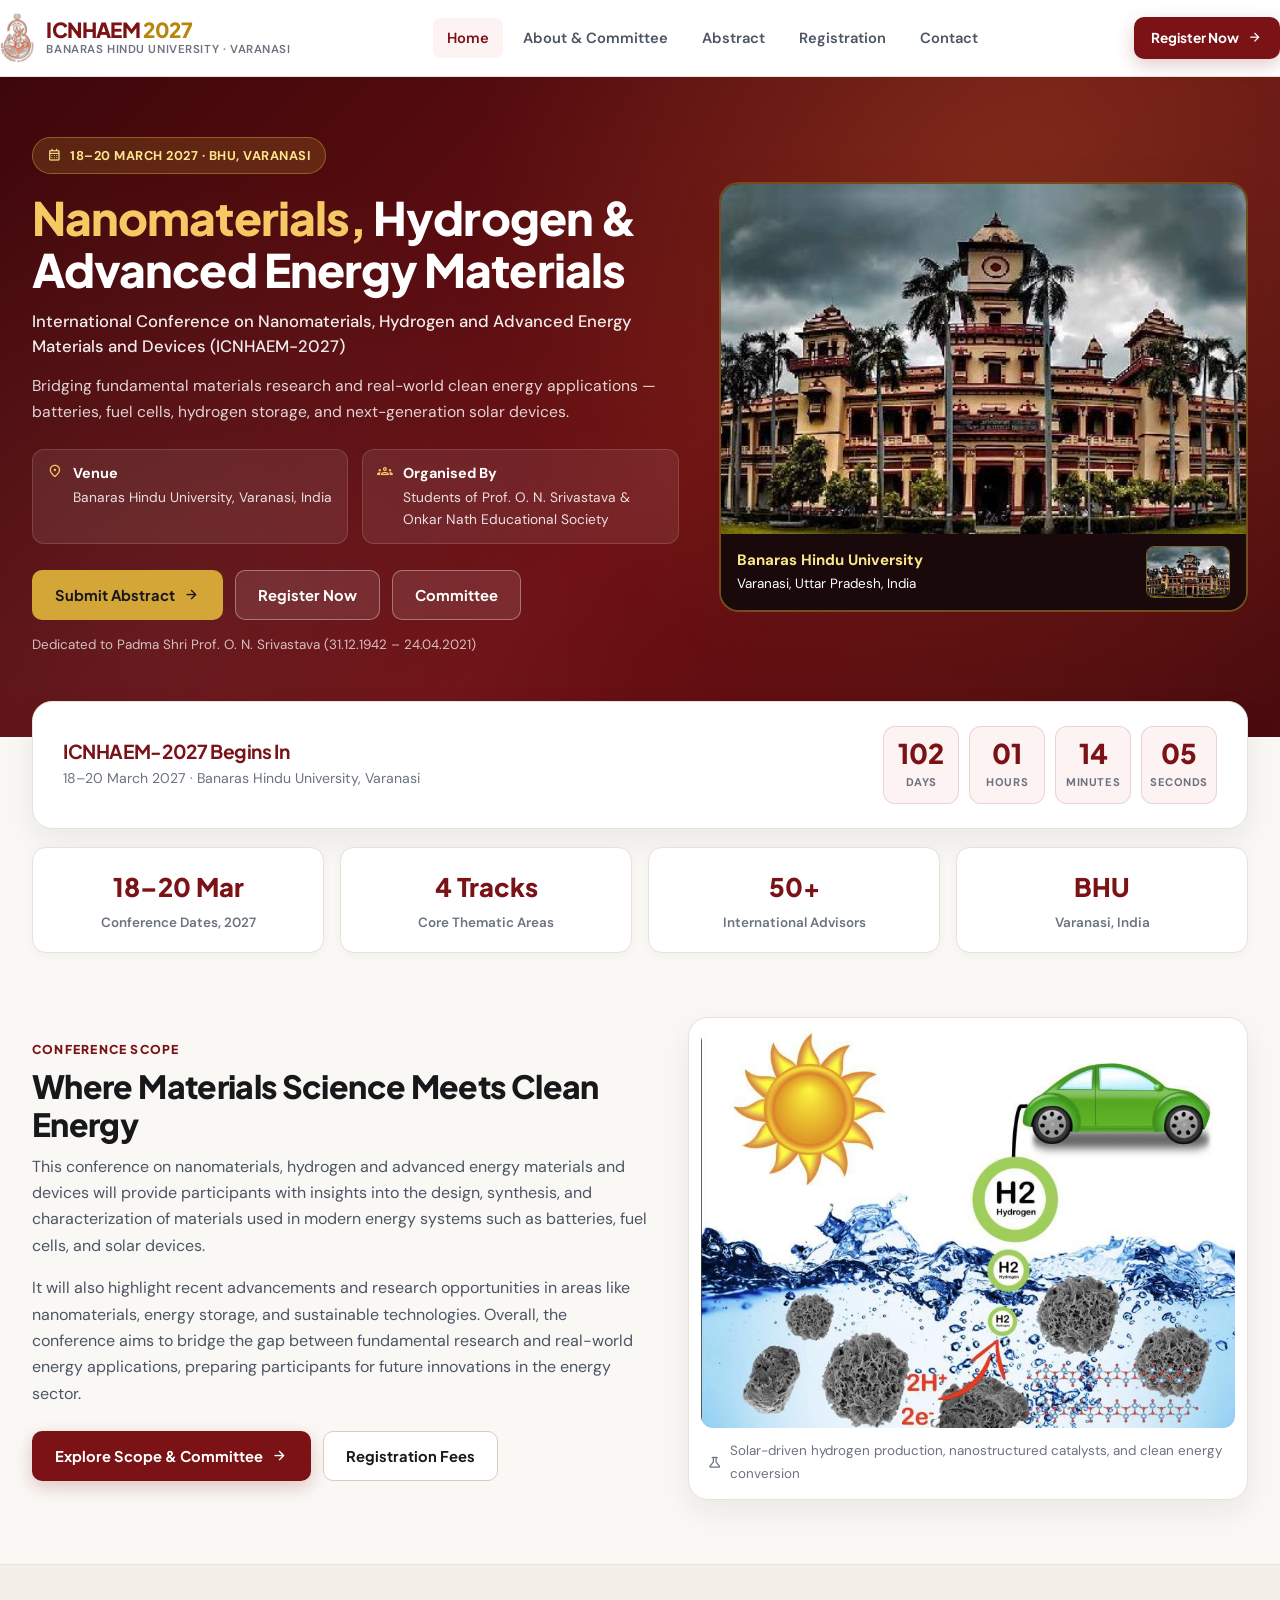
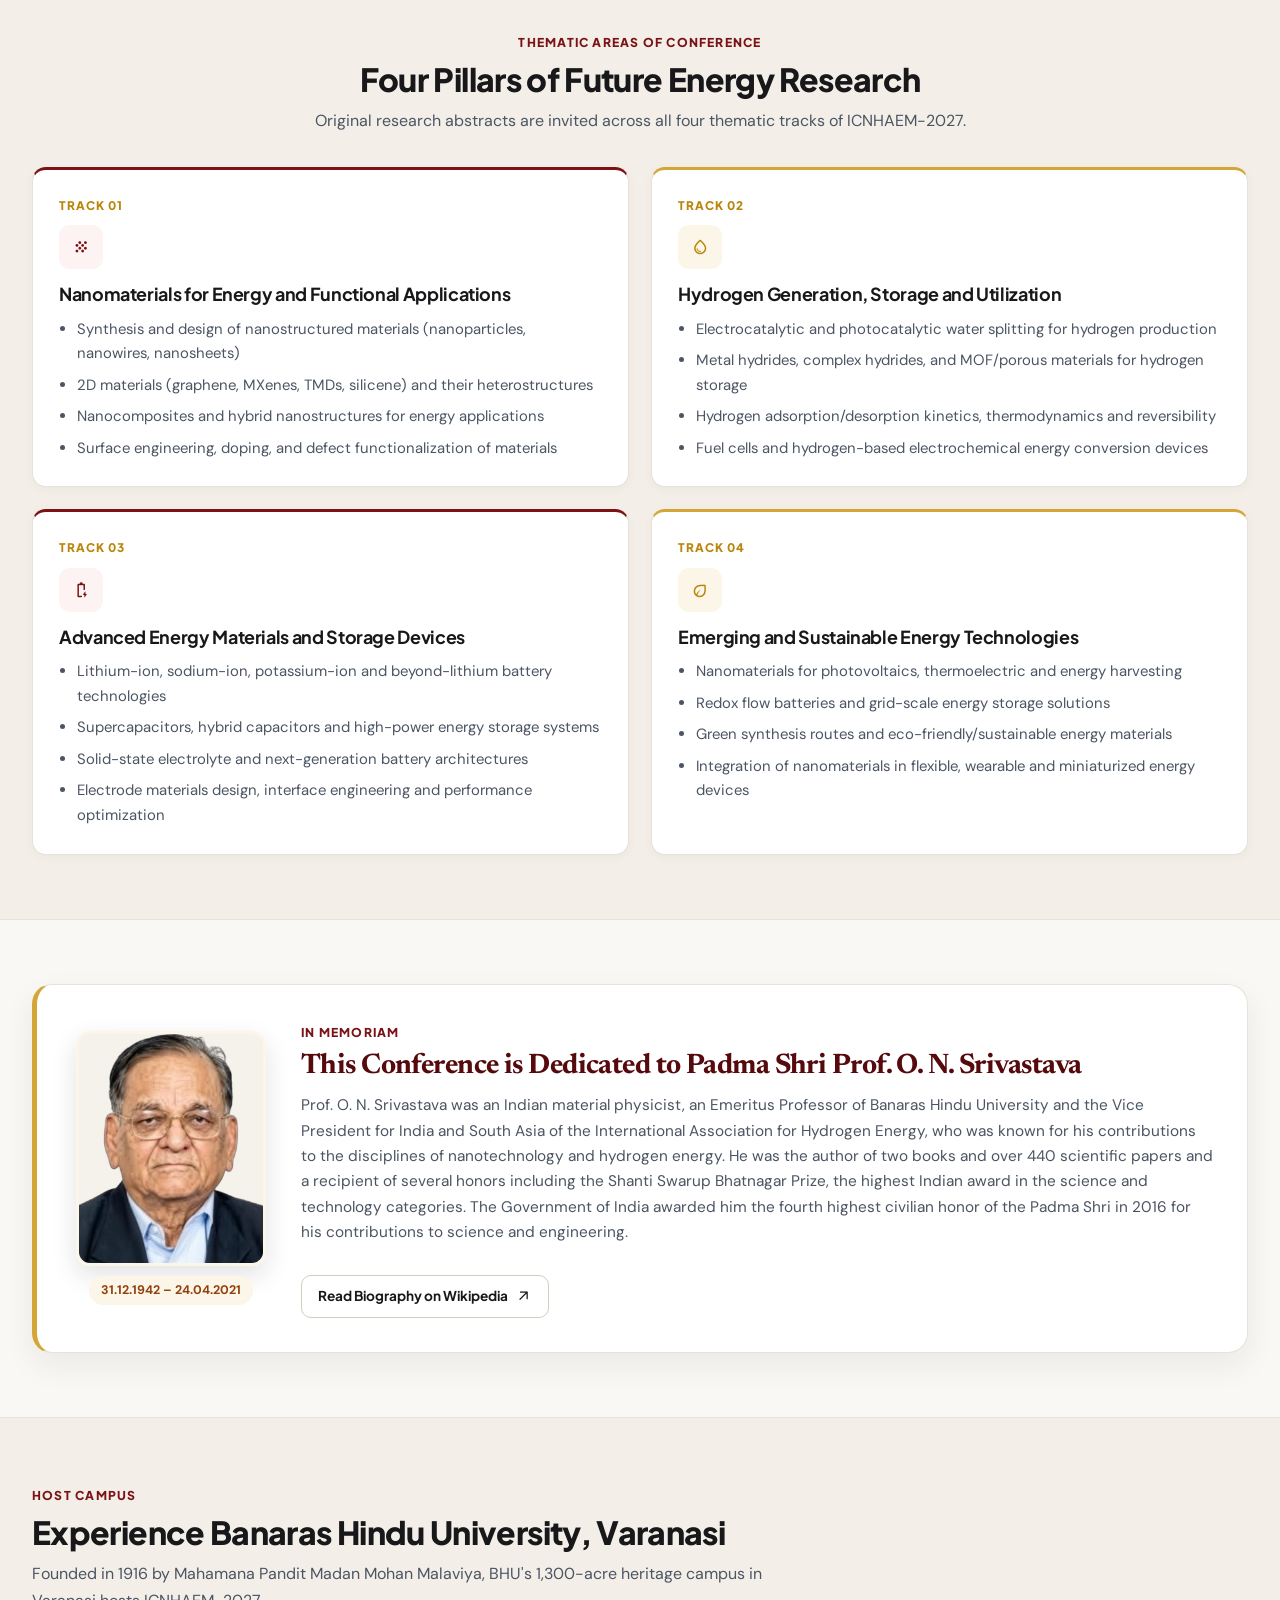
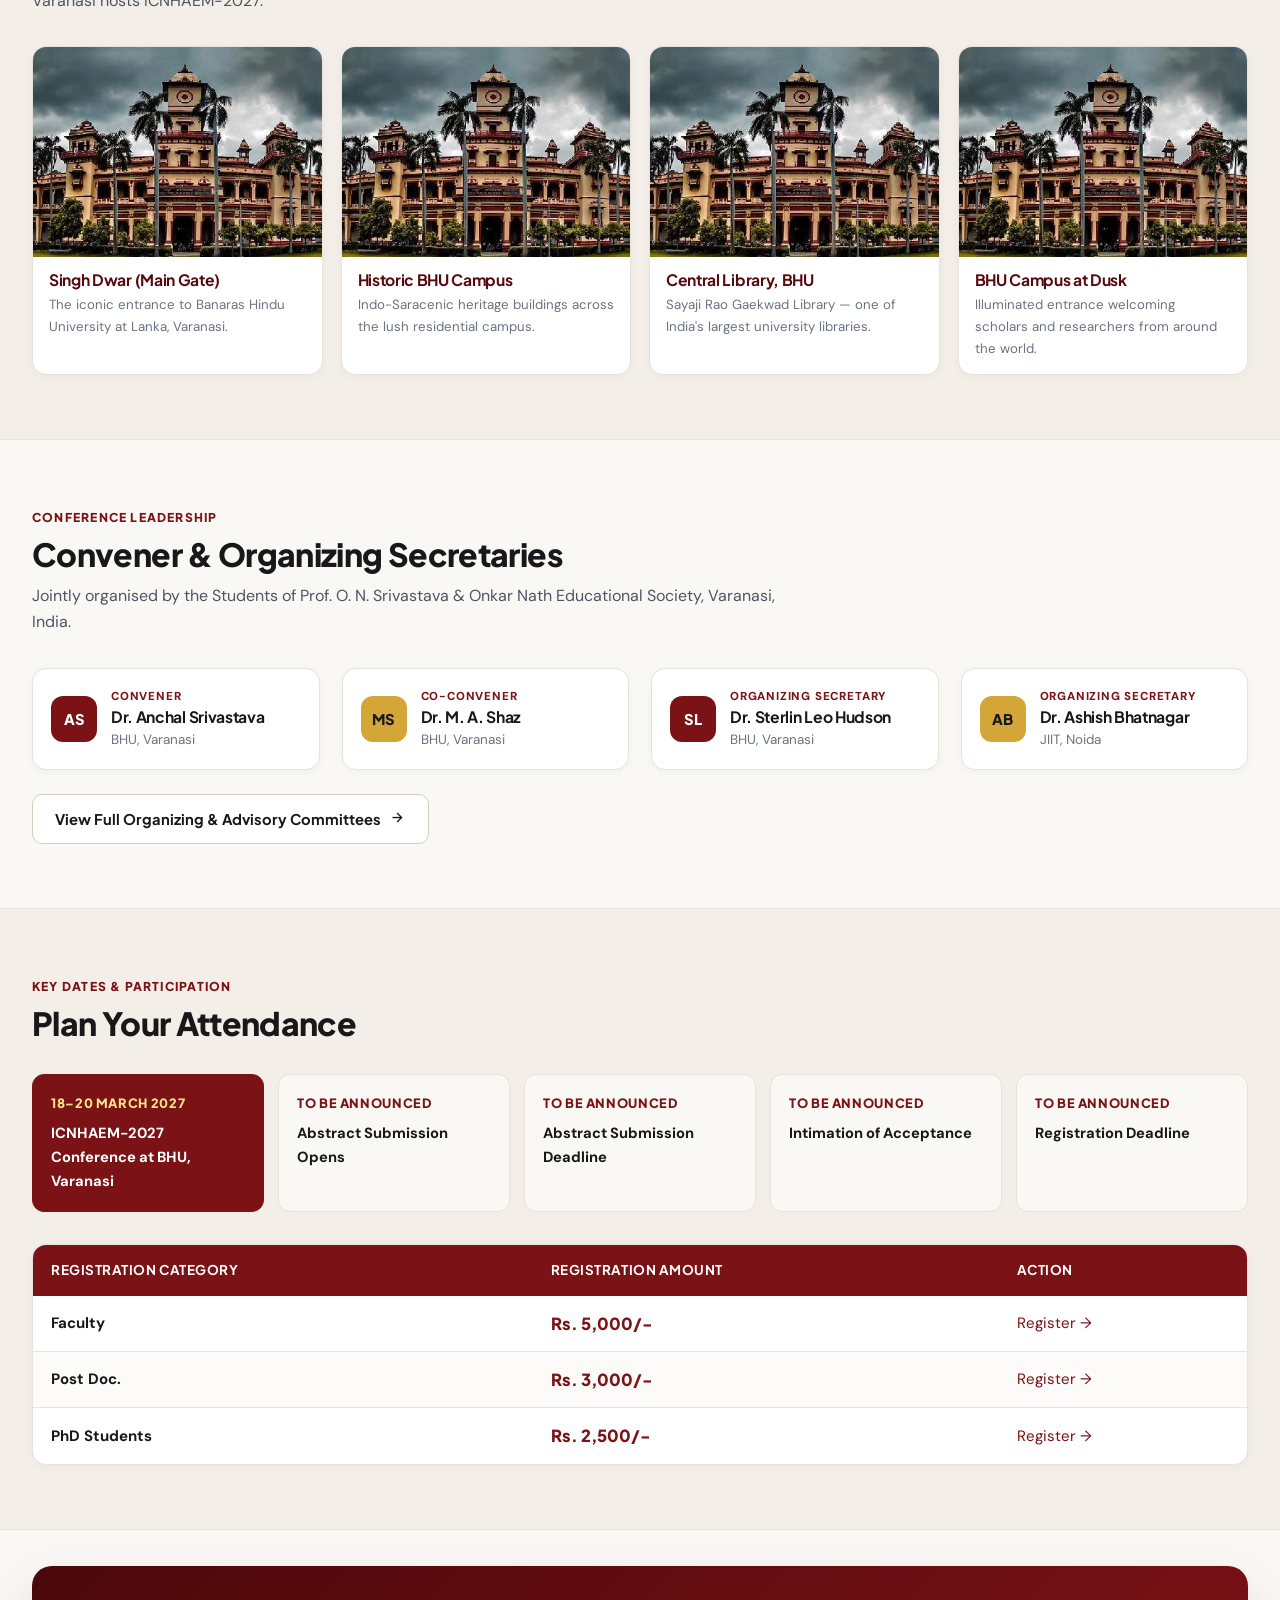
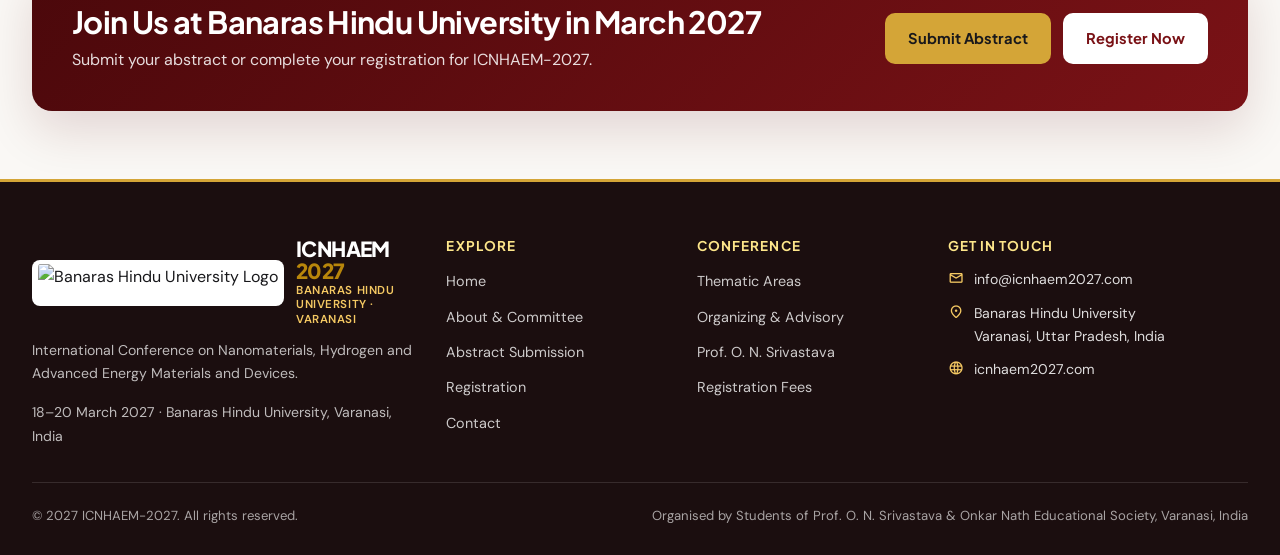
==== commit 51e42407: "Update index.html" ====
--- a/index.html
+++ b/index.html
@@ -16,7 +16,7 @@
 <header class="site-header">
     <div class="container header-inner">
         <a href="index.html" class="brand" aria-label="ICNHAEM 2027 home">
-            <img src="images/bhu-logo.png" alt="Banaras Hindu University Logo" class="brand-logo">
+            <img src="images/bhu-emblem.png" alt="Banaras Hindu University Logo" class="brand-logo">
             <span class="brand-text">
                 <span class="brand-title">ICNHAEM <span>2027</span></span>
                 <span class="brand-sub">Banaras Hindu University · Varanasi</span>
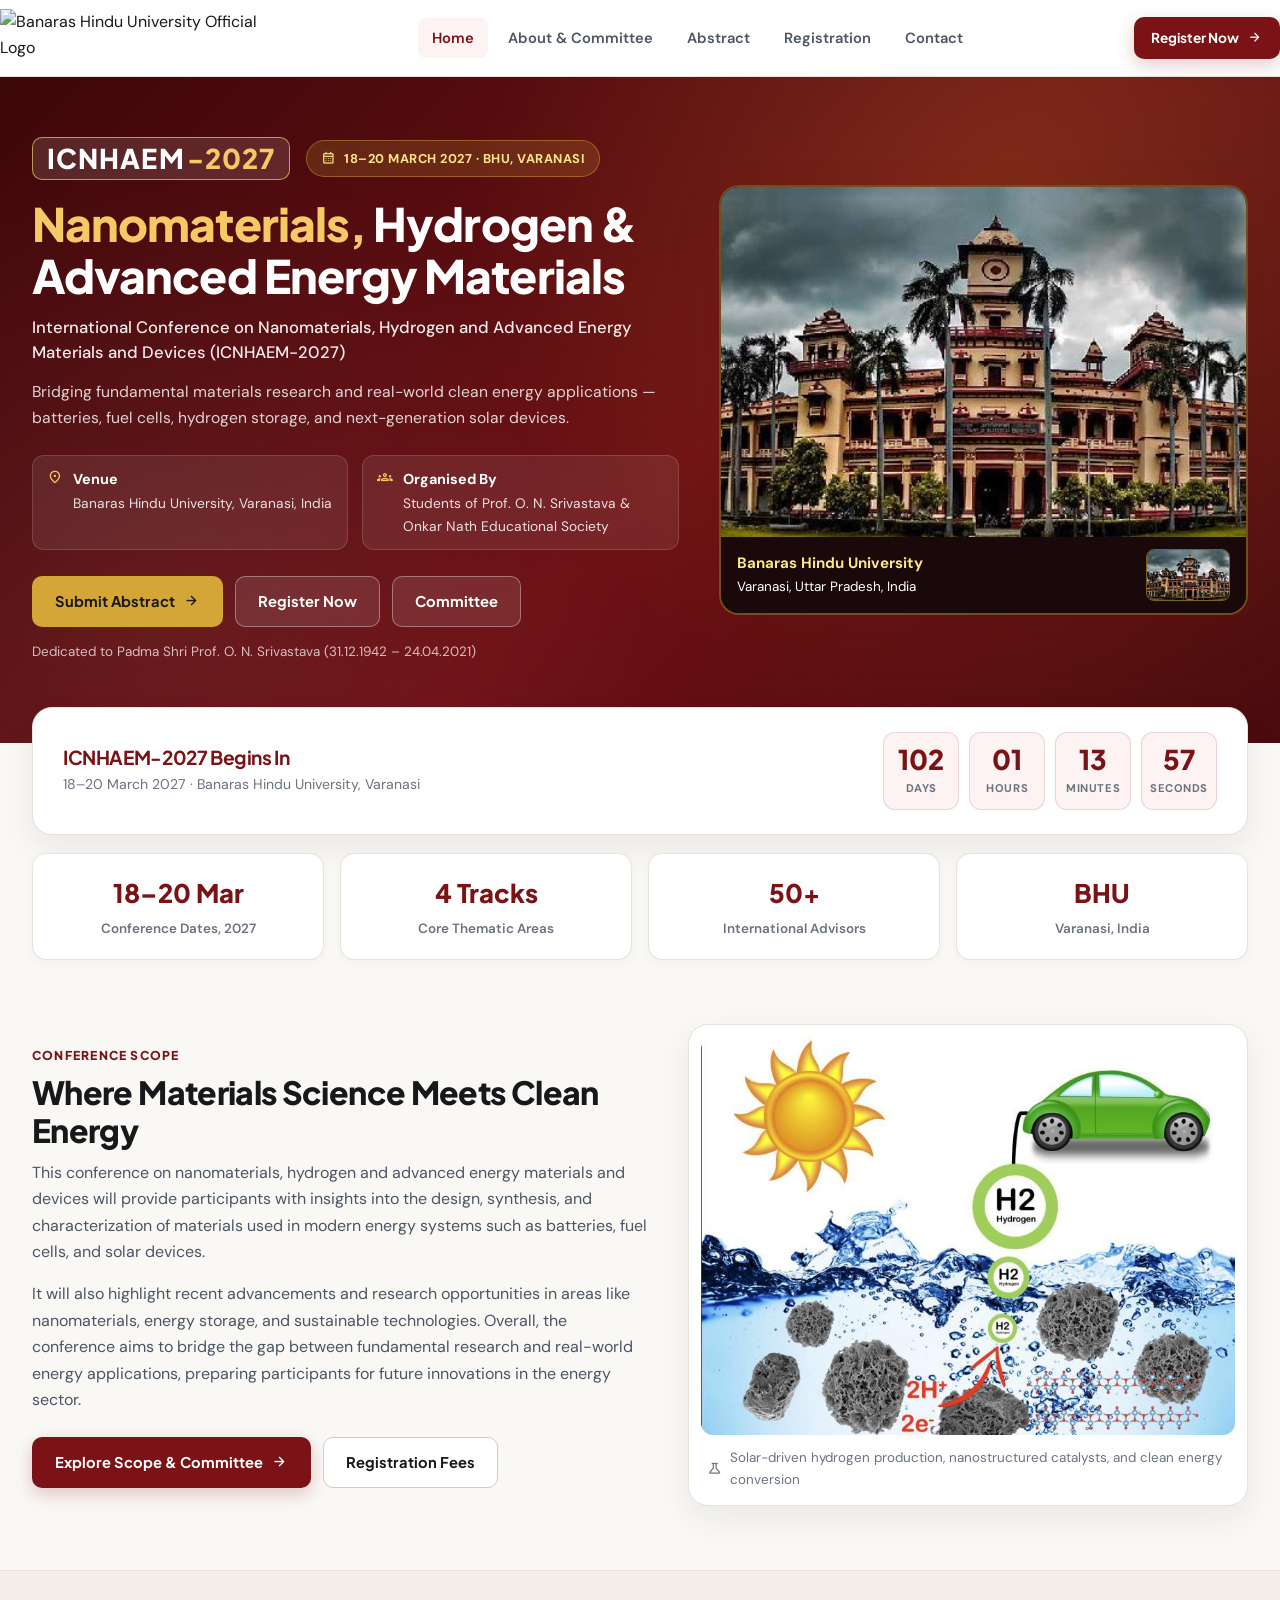
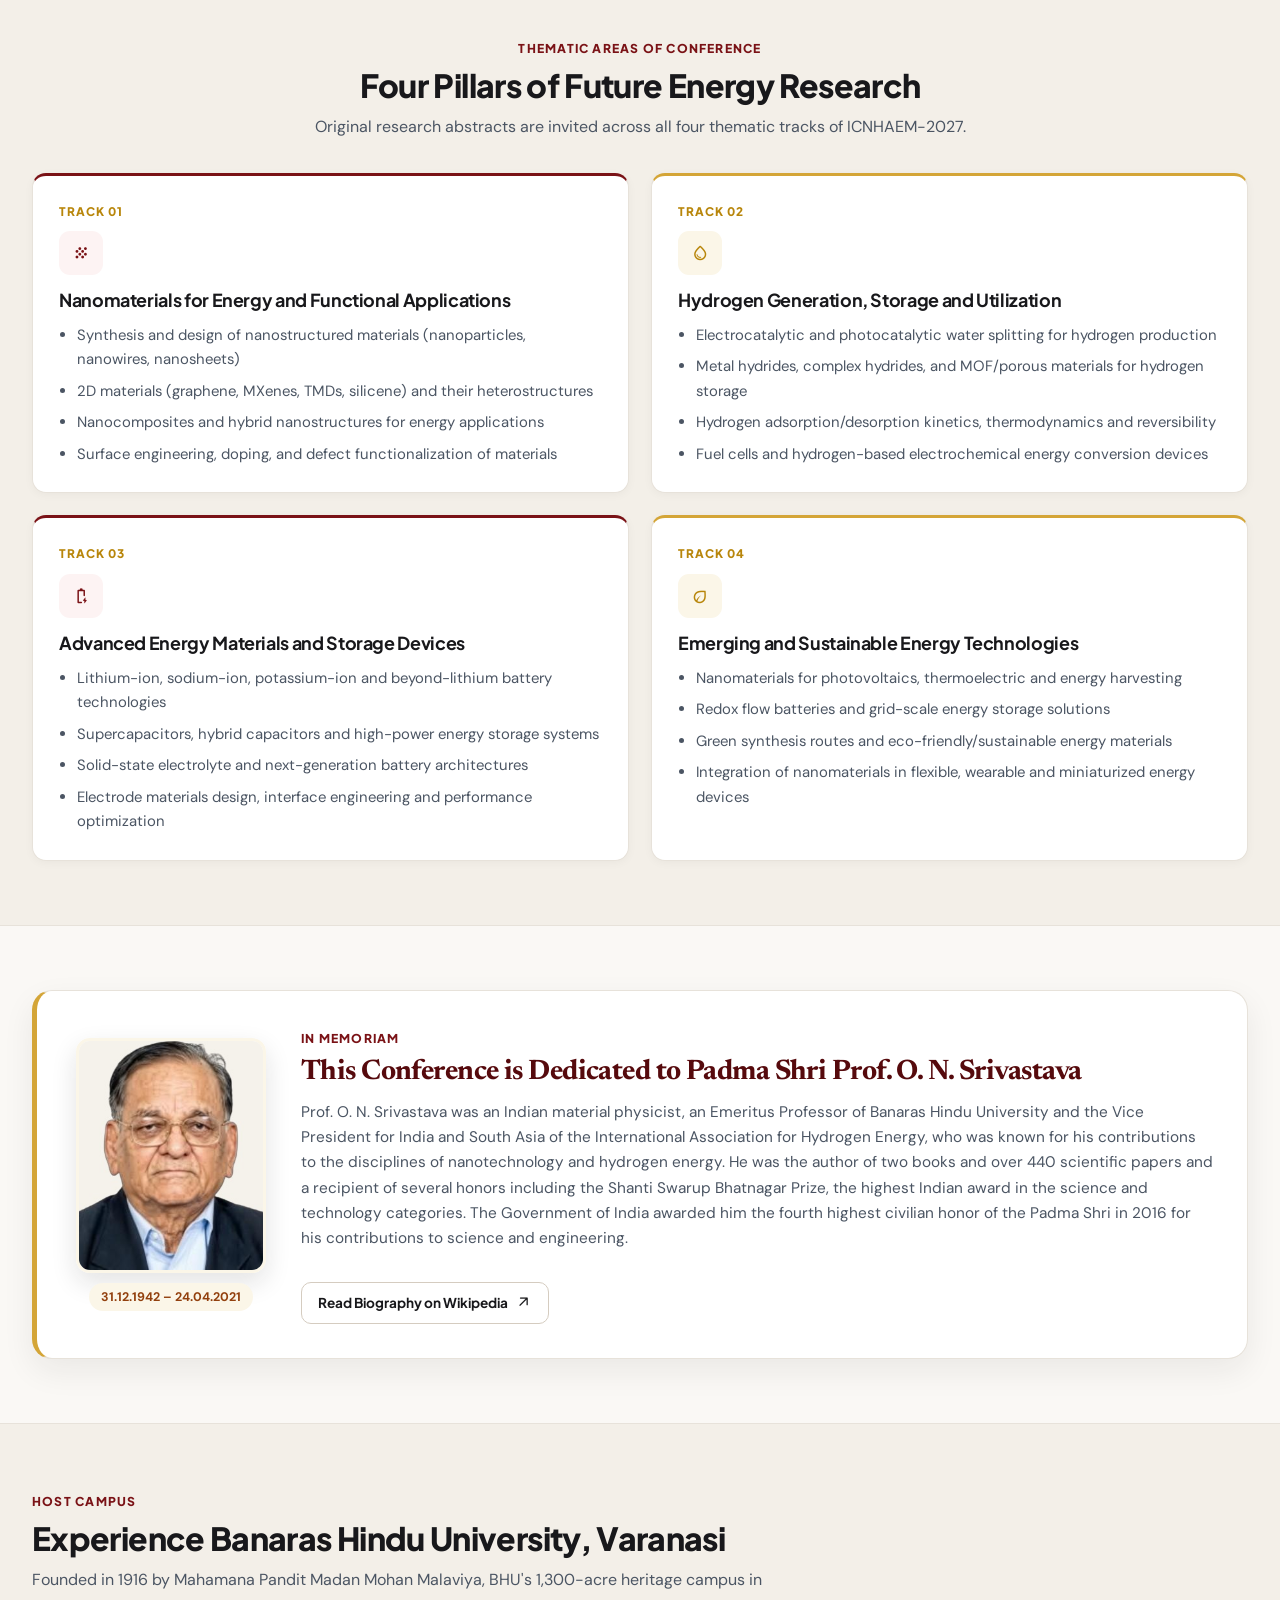
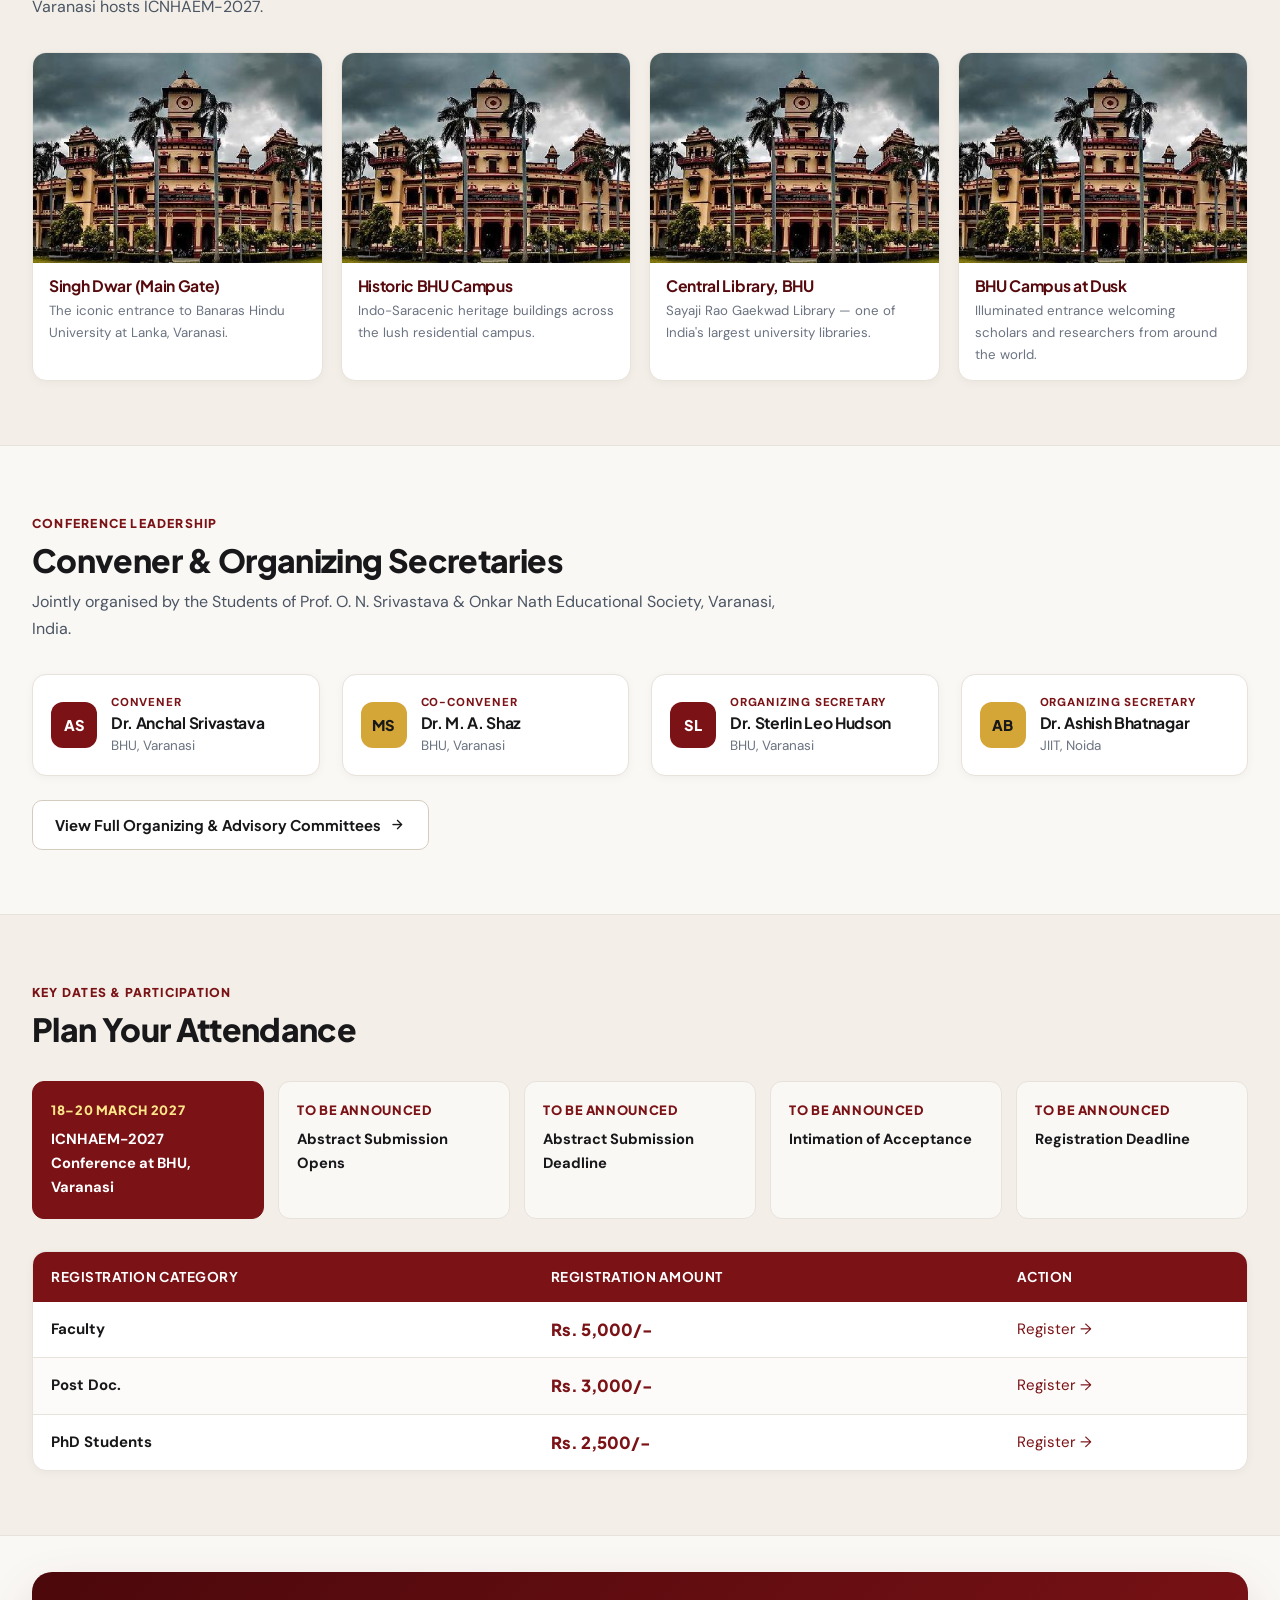
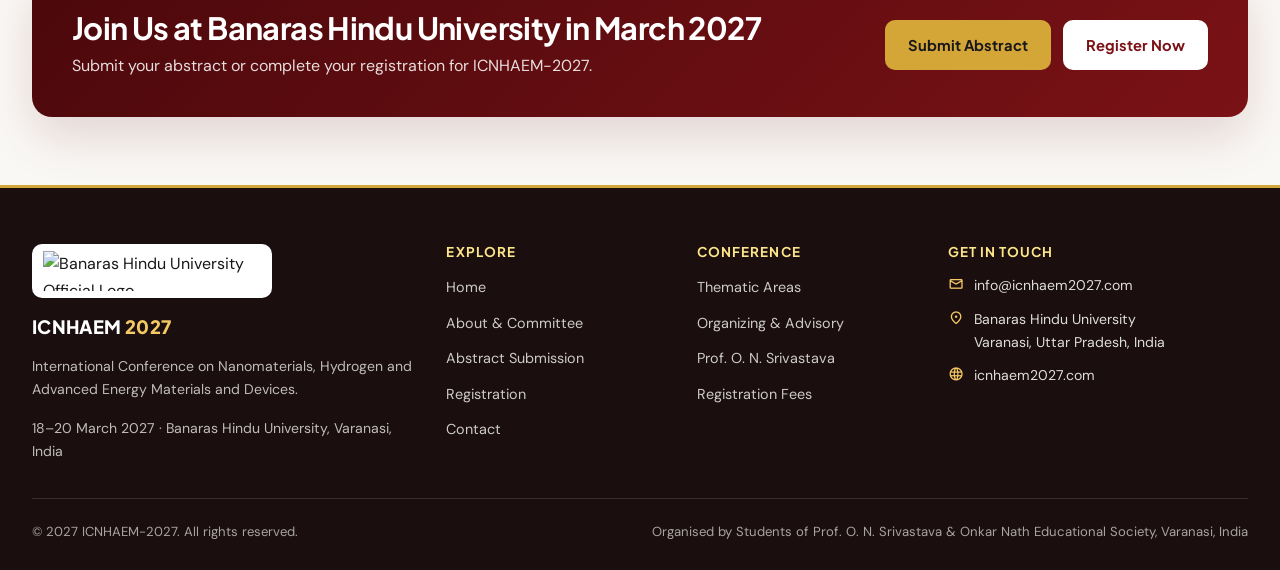
==== commit f0c7e332: "Update index.html" ====
--- a/index.html
+++ b/index.html
@@ -15,12 +15,8 @@
 
 <header class="site-header">
     <div class="container header-inner">
-        <a href="index.html" class="brand" aria-label="ICNHAEM 2027 home">
-            <img src="images/bhu-emblem.png" alt="Banaras Hindu University Logo" class="brand-logo">
-            <span class="brand-text">
-                <span class="brand-title">ICNHAEM <span>2027</span></span>
-                <span class="brand-sub">Banaras Hindu University · Varanasi</span>
-            </span>
+        <a href="index.html" class="brand" aria-label="Banaras Hindu University — ICNHAEM 2027 home">
+            <img src="images/bhu-full-logo.png" alt="Banaras Hindu University Official Logo" class="brand-logo-full">
         </a>
         <nav class="nav" aria-label="Primary navigation">
             <a href="index.html" class="nav-link">Home</a>
@@ -49,9 +45,12 @@
     <section class="hero">
         <div class="container hero-inner">
             <div>
-                <div class="hero-badge">
-                    <span class="material-symbols-rounded" aria-hidden="true">calendar_month</span>
-                    18–20 March 2027 · BHU, Varanasi
+                <div class="hero-conf-bar">
+                    <div class="hero-conf-code">ICNHAEM<span>-2027</span></div>
+                    <div class="hero-badge">
+                        <span class="material-symbols-rounded" aria-hidden="true">calendar_month</span>
+                        18–20 March 2027 · BHU, Varanasi
+                    </div>
                 </div>
                 <h1 class="hero-title">
                     <span class="accent">Nanomaterials,</span> Hydrogen &amp; Advanced Energy Materials
@@ -355,13 +354,10 @@
     <div class="container">
         <div class="footer-grid">
             <div class="footer-brand">
-                <a href="index.html" class="brand">
-                    <img src="images/bhu-logo.png" alt="Banaras Hindu University Logo" class="brand-logo">
-                    <span class="brand-text">
-                        <span class="brand-title">ICNHAEM <span>2027</span></span>
-                        <span class="brand-sub">Banaras Hindu University · Varanasi</span>
-                    </span>
+                <a href="index.html" class="brand" aria-label="Banaras Hindu University">
+                    <img src="images/bhu-full-logo.png" alt="Banaras Hindu University Official Logo" class="brand-logo-full">
                 </a>
+                <div class="footer-conf-name">ICNHAEM <span>2027</span></div>
                 <p>International Conference on Nanomaterials, Hydrogen and Advanced Energy Materials and Devices.</p>
                 <p>18–20 March 2027 · Banaras Hindu University, Varanasi, India</p>
             </div>
--- a/css/style.css
+++ b/css/style.css
@@ -126,15 +126,16 @@
 .brand {
     display: inline-flex;
     align-items: center;
-    gap: 12px;
     color: var(--ink);
     min-width: 0;
     flex-shrink: 1;
 }
-.brand-logo {
-    height: 50px;
+.brand-logo-full {
+    height: 58px;
     width: auto;
+    max-width: 260px;
     object-fit: contain;
+    display: block;
     flex-shrink: 0;
 }
 .brand-text {
@@ -336,6 +337,62 @@
     max-width: 100%;
     flex-wrap: wrap;
 }
+
+.hero-conf-bar {
+    display: flex;
+    align-items: center;
+    flex-wrap: wrap;
+    gap: 12px 16px;
+    margin-bottom: 18px;
+}
+.hero-conf-code {
+    display: inline-flex;
+    align-items: center;
+    font-family: var(--font-display);
+    font-size: clamp(1.25rem, 2.2vw, 1.7rem);
+    font-weight: 800;
+    letter-spacing: 0.04em;
+    color: #FFFFFF;
+    padding: 5px 14px;
+    border-radius: 10px;
+    background: rgba(255, 255, 255, 0.12);
+    border: 1.5px solid rgba(245, 201, 99, 0.7);
+    line-height: 1.15;
+}
+.hero-conf-code span {
+    color: #F5C963;
+    margin-left: 2px;
+}
+.hero-conf-bar .hero-badge {
+    margin-bottom: 0;
+}
+.page-hero-top {
+    display: flex;
+    align-items: center;
+    justify-content: space-between;
+    gap: 12px;
+    flex-wrap: wrap;
+    margin-bottom: 12px;
+}
+.page-hero-top .breadcrumb {
+    margin-bottom: 0;
+}
+.page-conf-tag {
+    display: inline-flex;
+    align-items: center;
+    gap: 6px;
+    padding: 5px 12px;
+    border-radius: 999px;
+    background: rgba(212, 165, 55, 0.18);
+    border: 1px solid rgba(245, 201, 99, 0.55);
+    color: #FDE68A;
+    font-family: var(--font-display);
+    font-size: 0.78rem;
+    font-weight: 800;
+    letter-spacing: 0.06em;
+    text-transform: uppercase;
+}
+
 .hero-title {
     color: #FFFFFF;
     font-size: clamp(1.85rem, 3.6vw, 3.25rem);
@@ -1193,11 +1250,23 @@
     padding-bottom: 34px;
     border-bottom: 1px solid rgba(255, 255, 255, 0.12);
 }
-.footer-brand .brand-logo {
-    height: 46px;
+.footer-brand .brand-logo-full {
+    height: 54px;
+    max-width: 240px;
     background: #FFFFFF;
-    padding: 4px 6px;
-    border-radius: 8px;
+    padding: 7px 11px;
+    border-radius: 10px;
+}
+.footer-conf-name {
+    font-family: var(--font-display);
+    font-size: 1.15rem;
+    font-weight: 800;
+    color: #FFFFFF;
+    margin-top: 14px;
+    letter-spacing: 0.02em;
+}
+.footer-conf-name span {
+    color: #F5C963;
 }
 .footer-brand .brand-title { color: #FFFFFF; }
 .footer-brand .brand-sub { color: #F5C963; }
@@ -1289,10 +1358,7 @@
     .section { padding: 44px 0; }
     .section-sm { padding: 28px 0; }
     .header-inner { min-height: 64px; gap: 10px; }
-    .brand { gap: 9px; }
-    .brand-logo { height: 40px; }
-    .brand-title { font-size: 1.08rem; }
-    .brand-sub { font-size: 0.64rem; }
+    .brand-logo-full { height: 42px; max-width: 210px; }
     .grid-2, .grid-4, .contact-grid, .form-grid, .hero-meta, .timeline, .footer-grid, .campus-gallery {
         grid-template-columns: 1fr;
     }
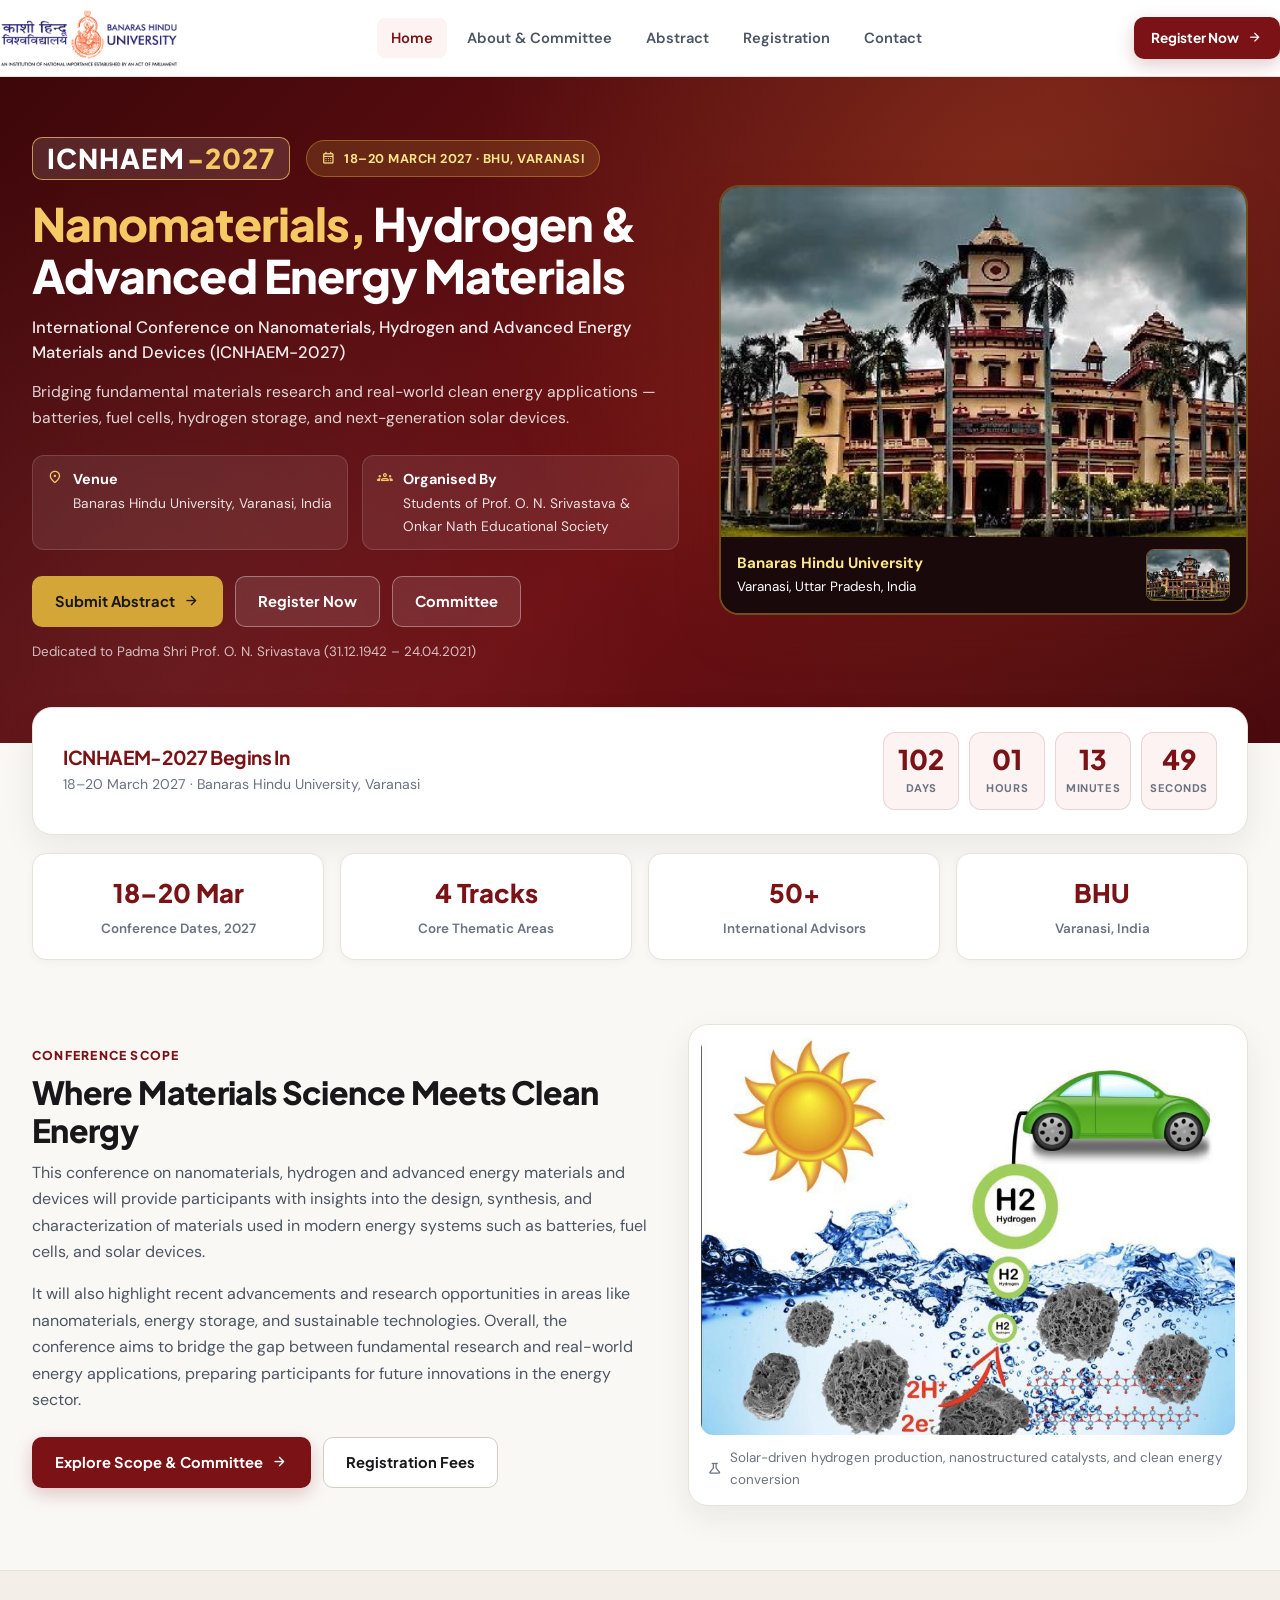
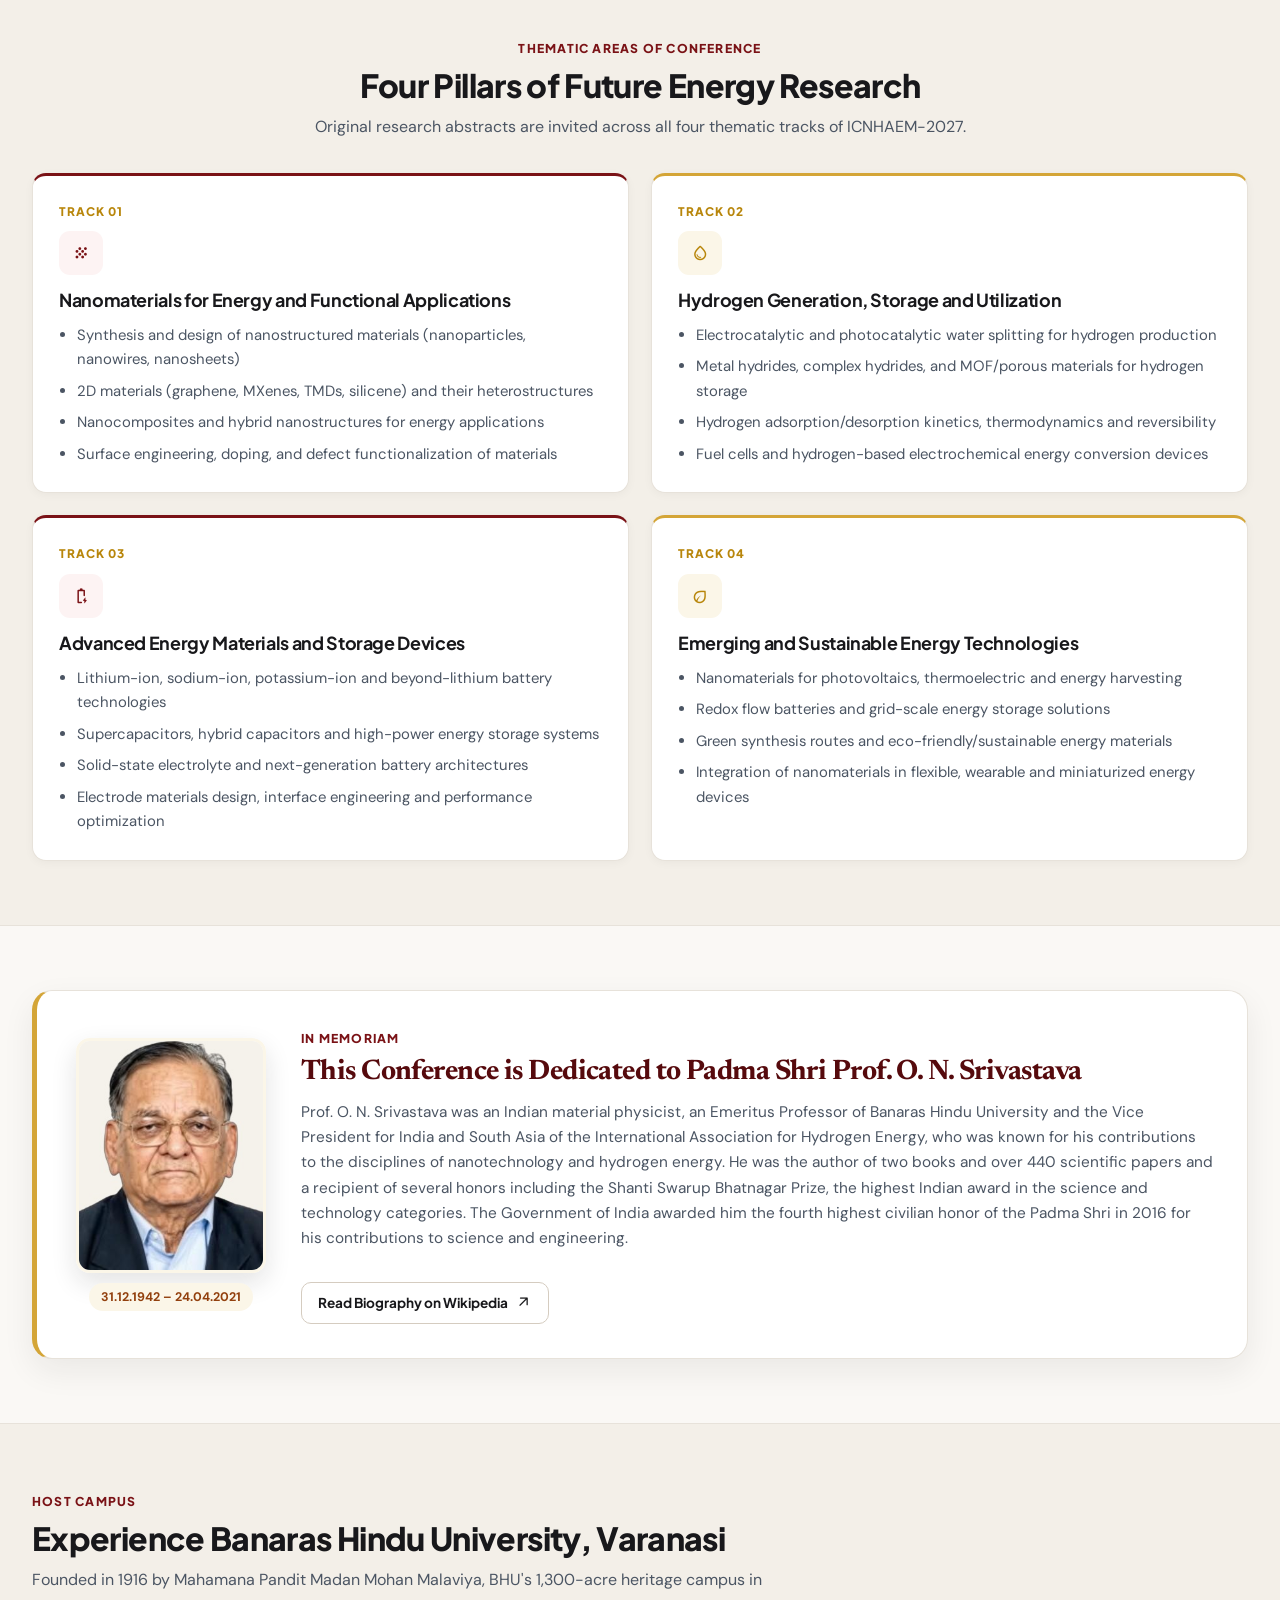
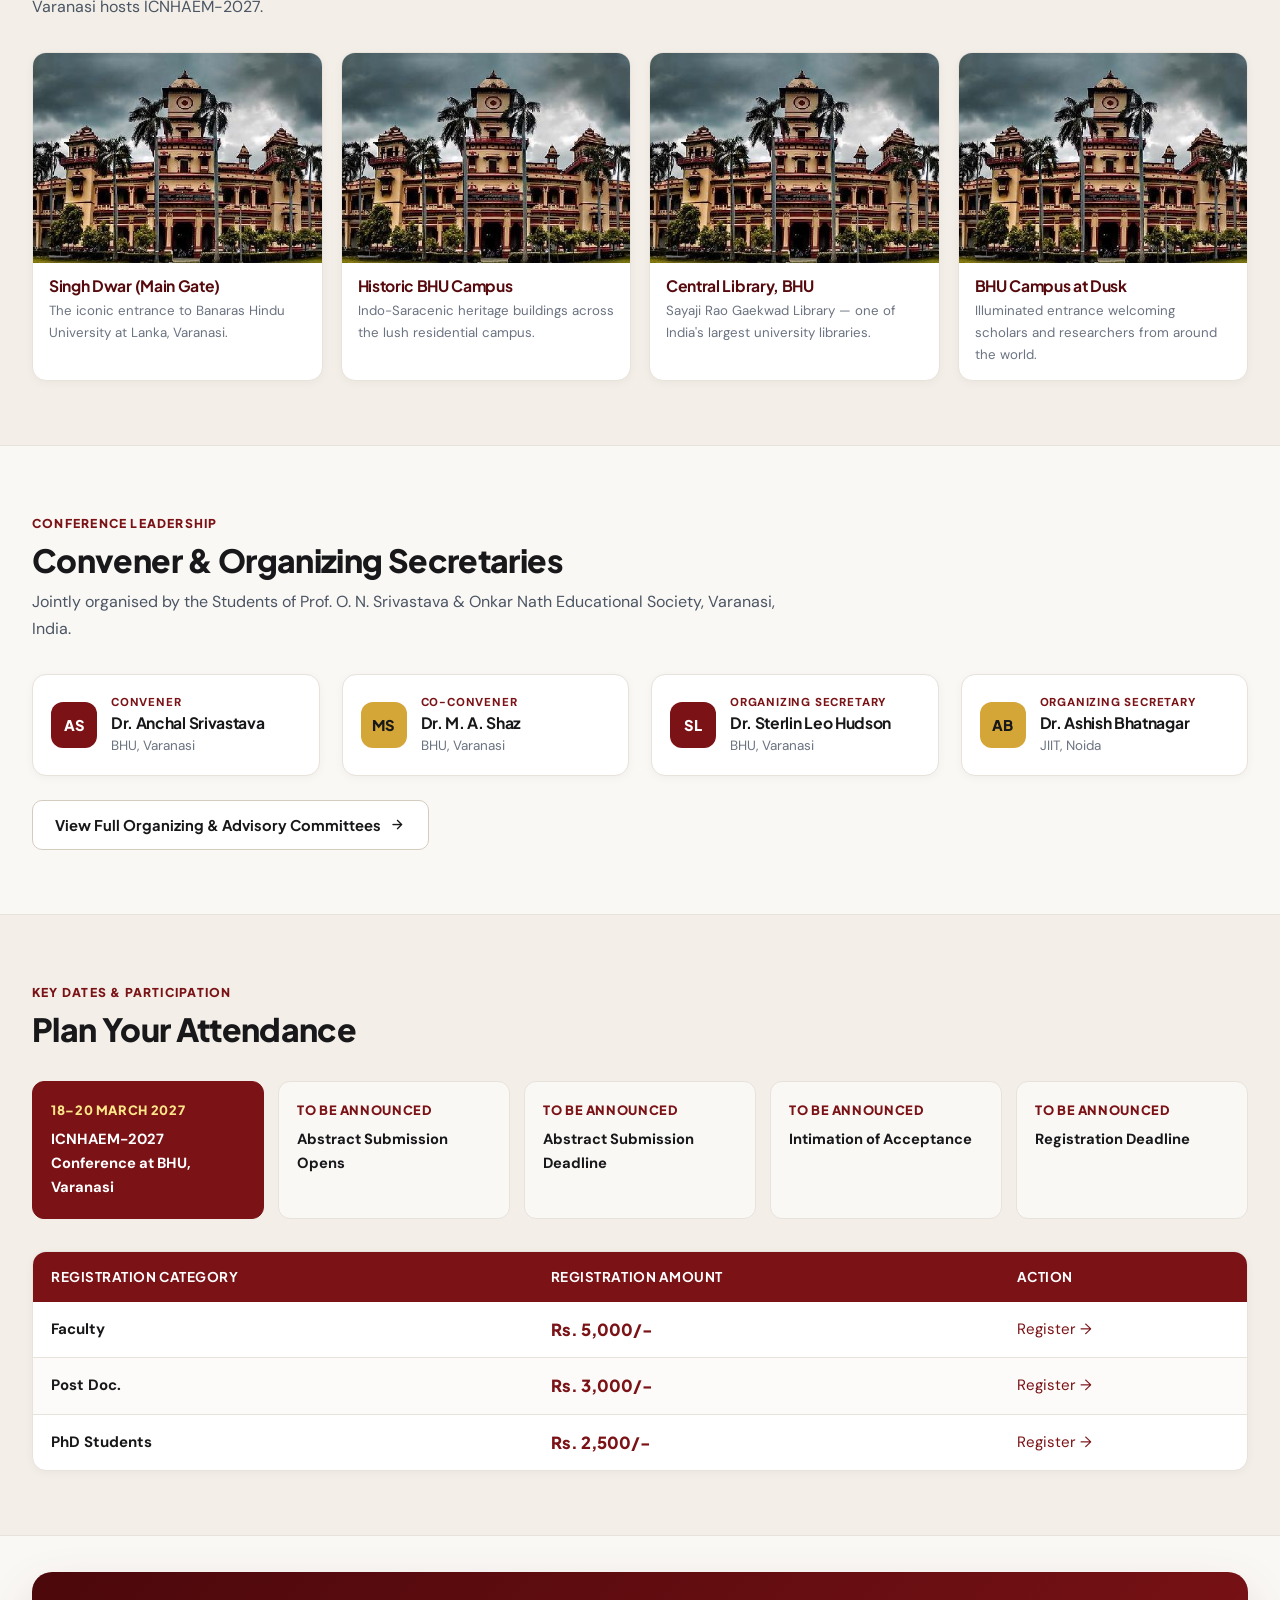
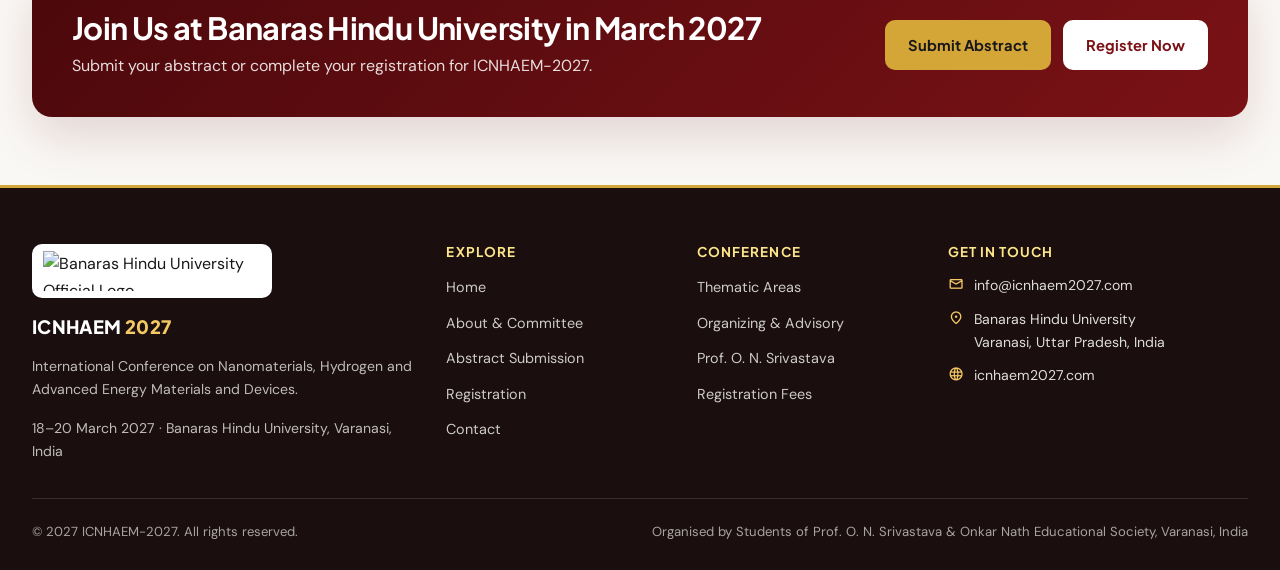
==== commit d24fe9e2: "Update index.html" ====
--- a/index.html
+++ b/index.html
@@ -16,7 +16,7 @@
 <header class="site-header">
     <div class="container header-inner">
         <a href="index.html" class="brand" aria-label="Banaras Hindu University — ICNHAEM 2027 home">
-            <img src="images/bhu-full-logo.png" alt="Banaras Hindu University Official Logo" class="brand-logo-full">
+            <img src="images/bhu-emblem.png" alt="Banaras Hindu University Official Logo" class="brand-logo-full">
         </a>
         <nav class="nav" aria-label="Primary navigation">
             <a href="index.html" class="nav-link">Home</a>
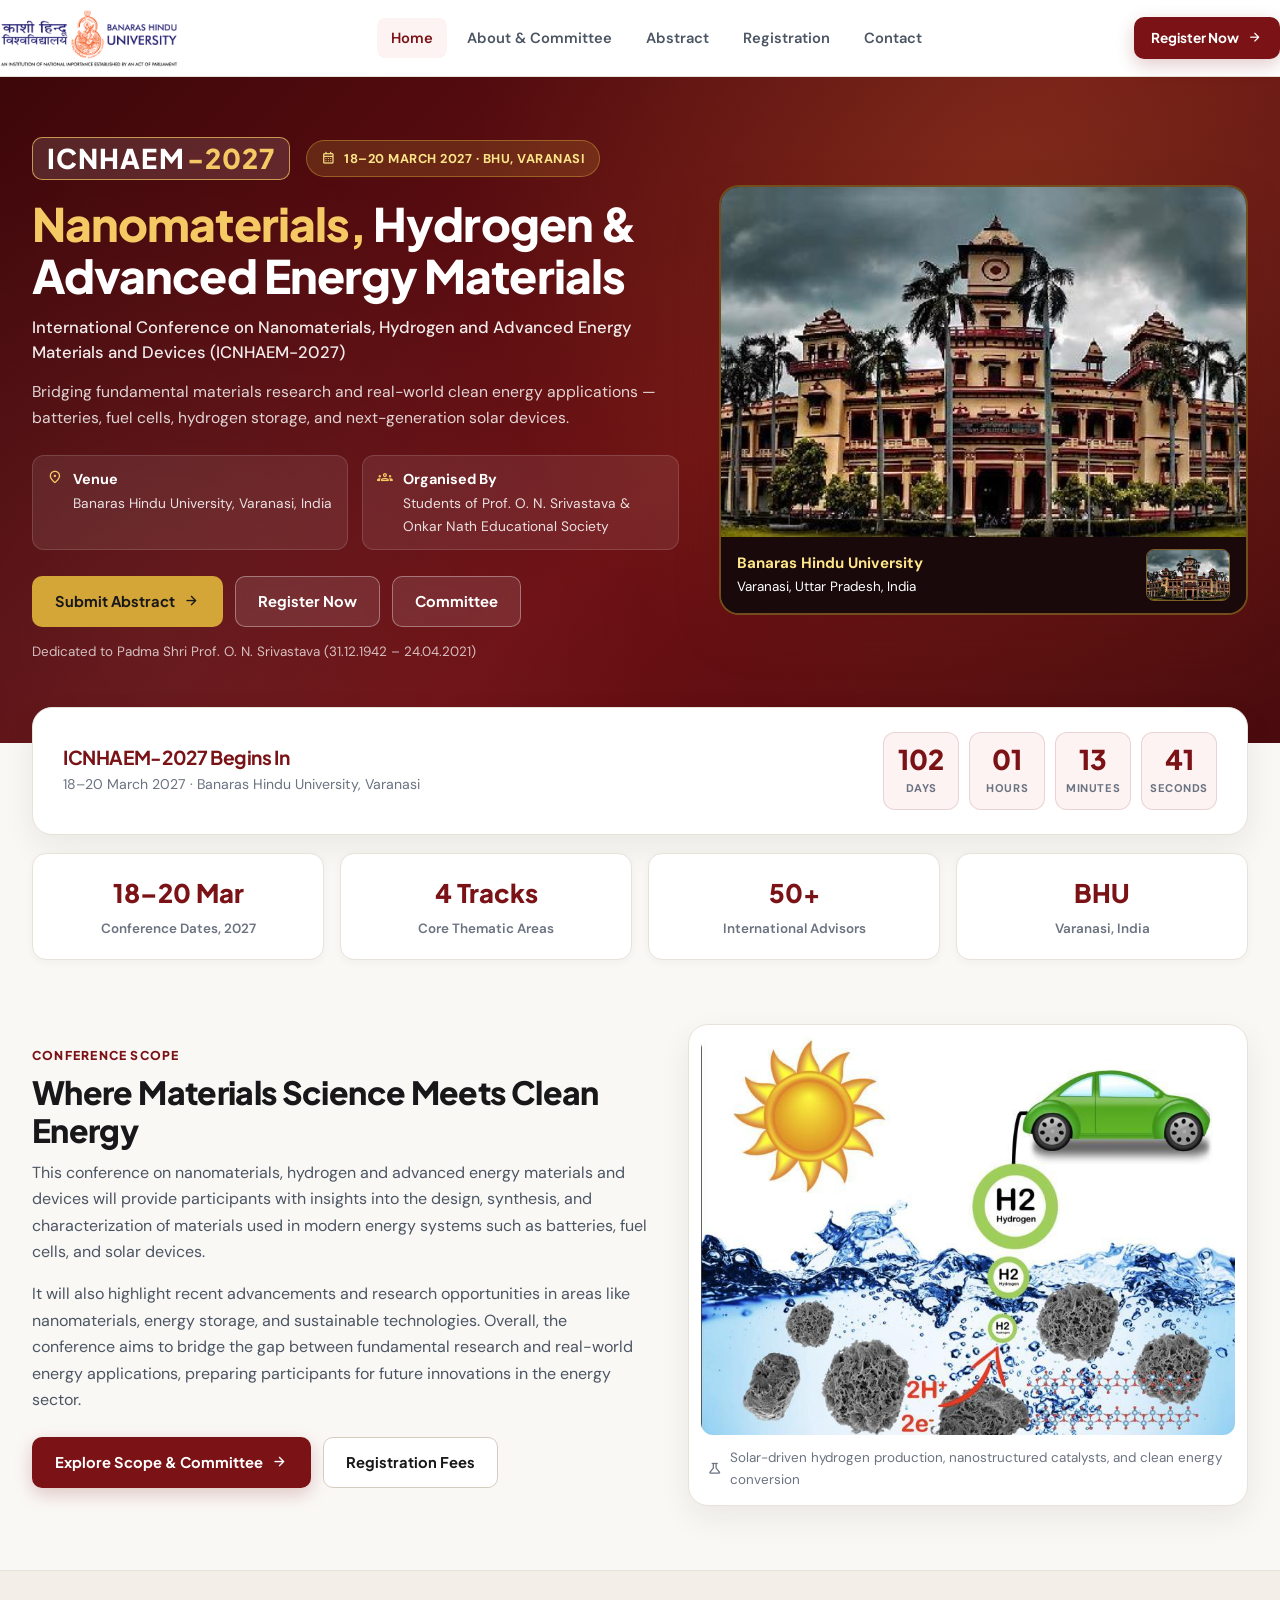
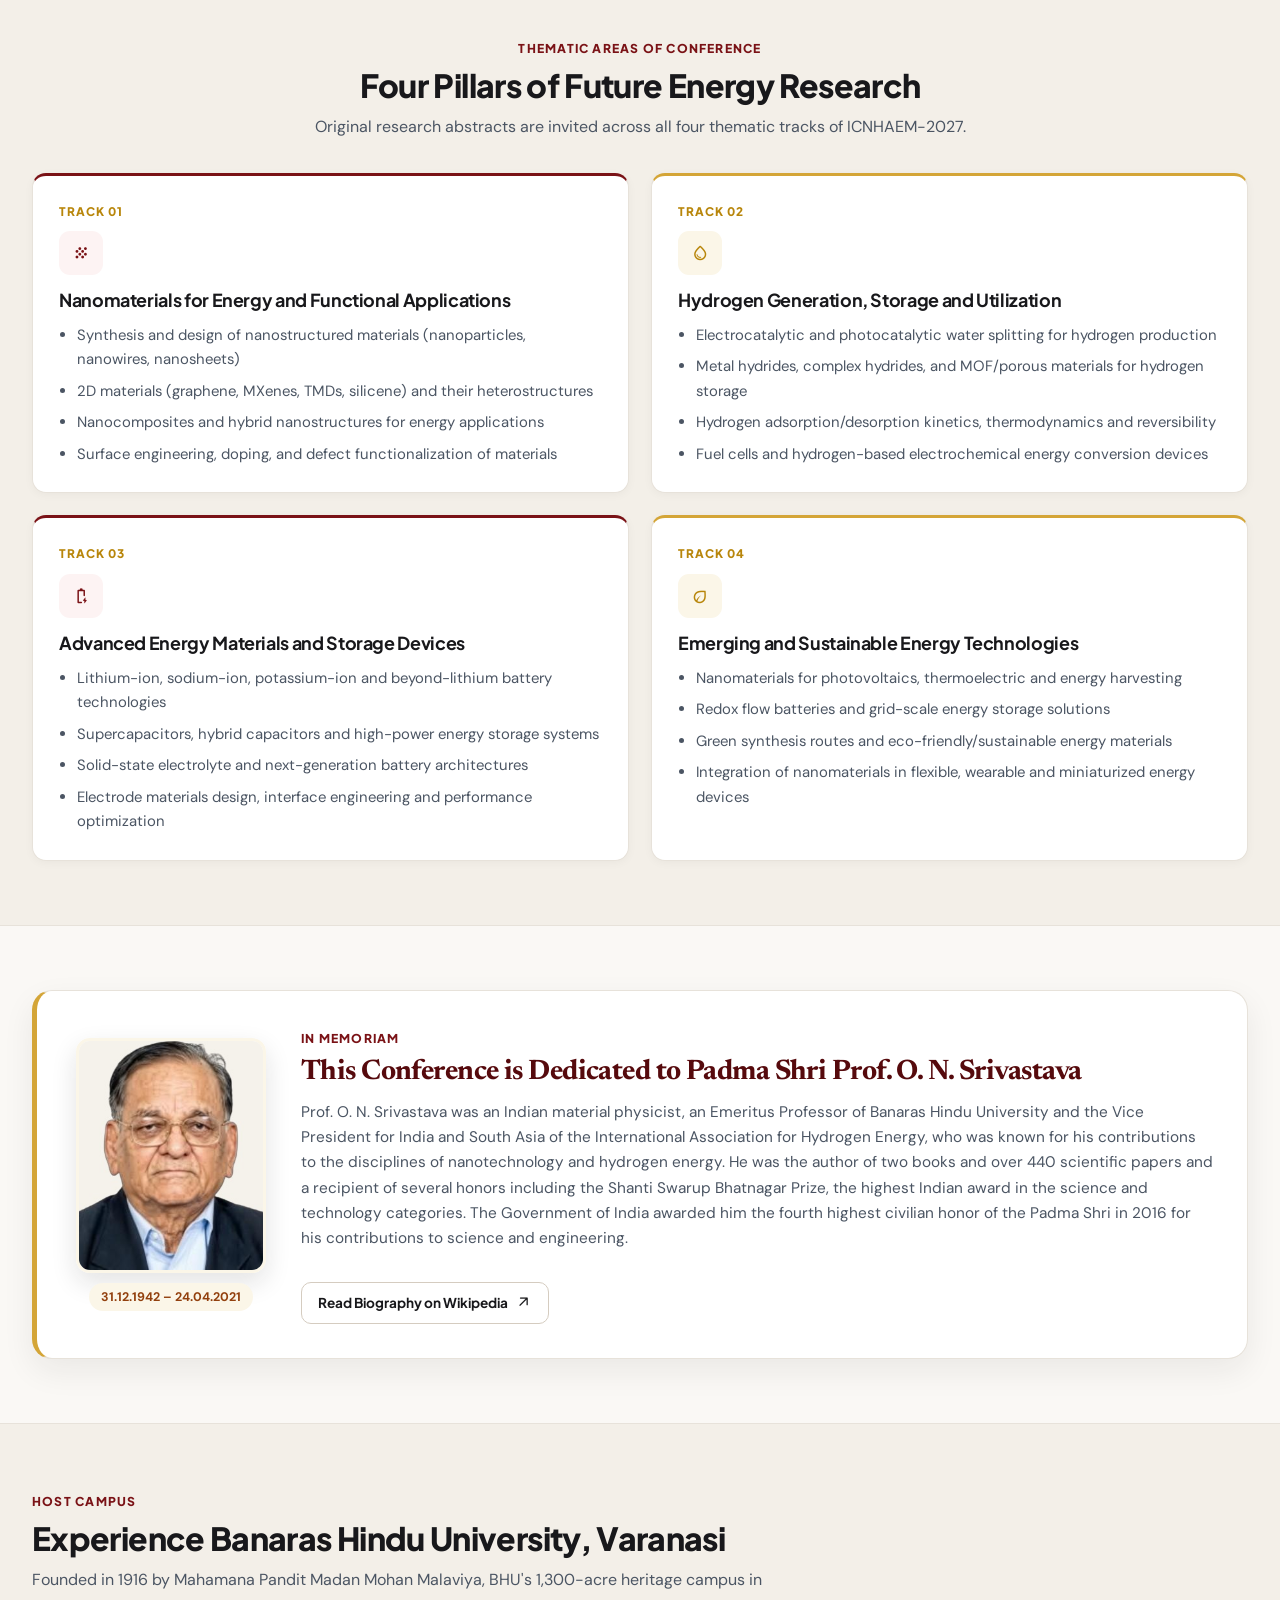
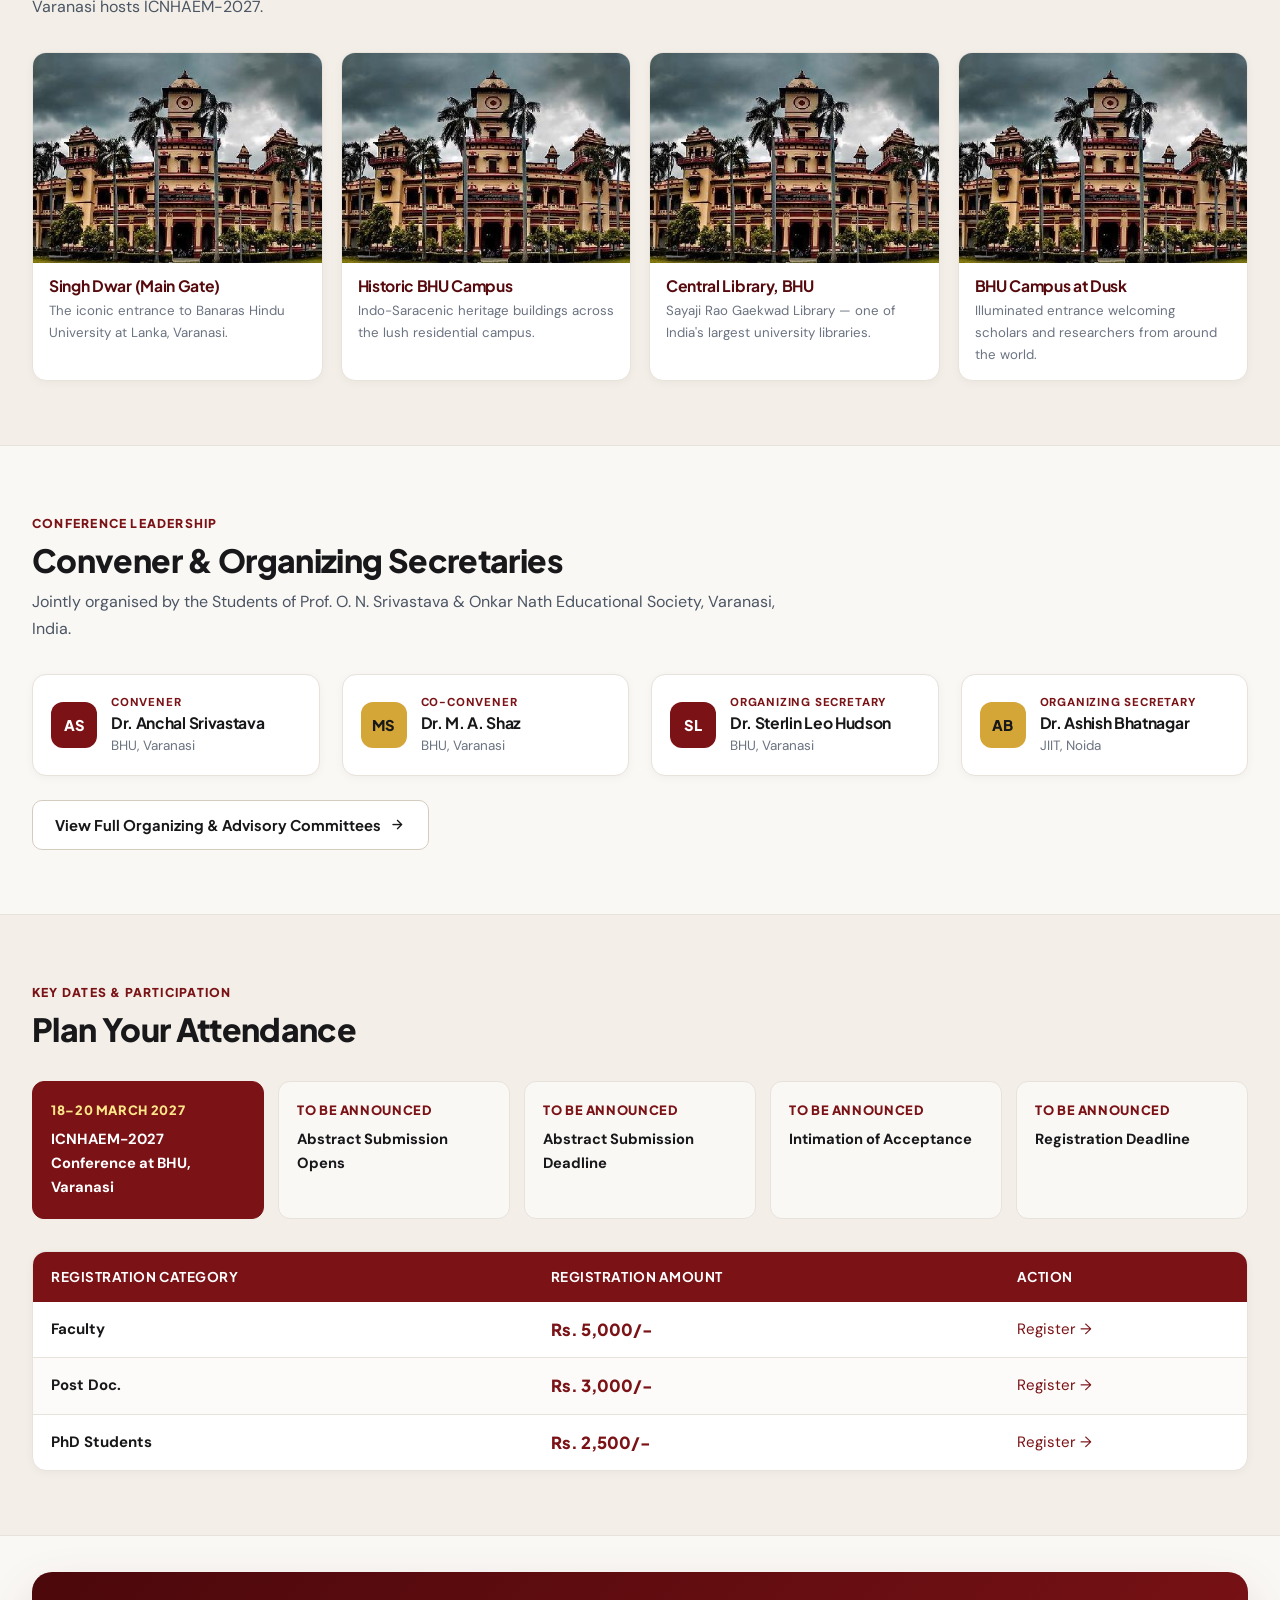
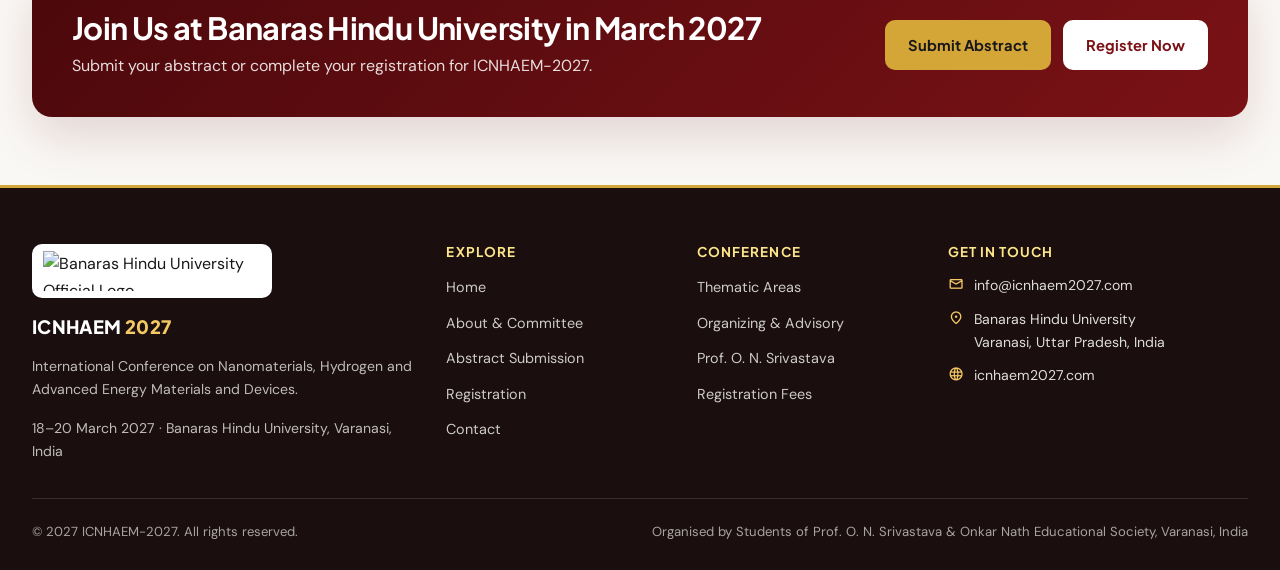
==== commit 965964ba: "Update index.html" ====
--- a/index.html
+++ b/index.html
@@ -225,7 +225,7 @@
             </div>
             <div class="campus-gallery">
                 <article class="gallery-card reveal">
-                    <img src="https://commons.wikimedia.org/wiki/Special:FilePath/BHU_Main_Gate,_Banaras_Hindu_University_enhanced.jpg?width=1200" alt="BHU Main Gate Singh Dwar, Varanasi" loading="lazy" onerror="this.onerror=null;this.src='images/bhu-campus.jpg';">
+                    <img src="https://upload.wikimedia.org/wikipedia/commons/1/1e/BHU_Main_Gate%2C_Banaras_Hindu_University.jpg?utm_source=commons.wikimedia.org&utm_campaign=index&utm_content=originalwidth=1200" alt="BHU Main Gate Singh Dwar, Varanasi" loading="lazy" onerror="this.onerror=null;this.src='images/bhu-campus.jpg';">
                     <div class="gallery-card-body">
                         <h4>Singh Dwar (Main Gate)</h4>
                         <p>The iconic entrance to Banaras Hindu University at Lanka, Varanasi.</p>
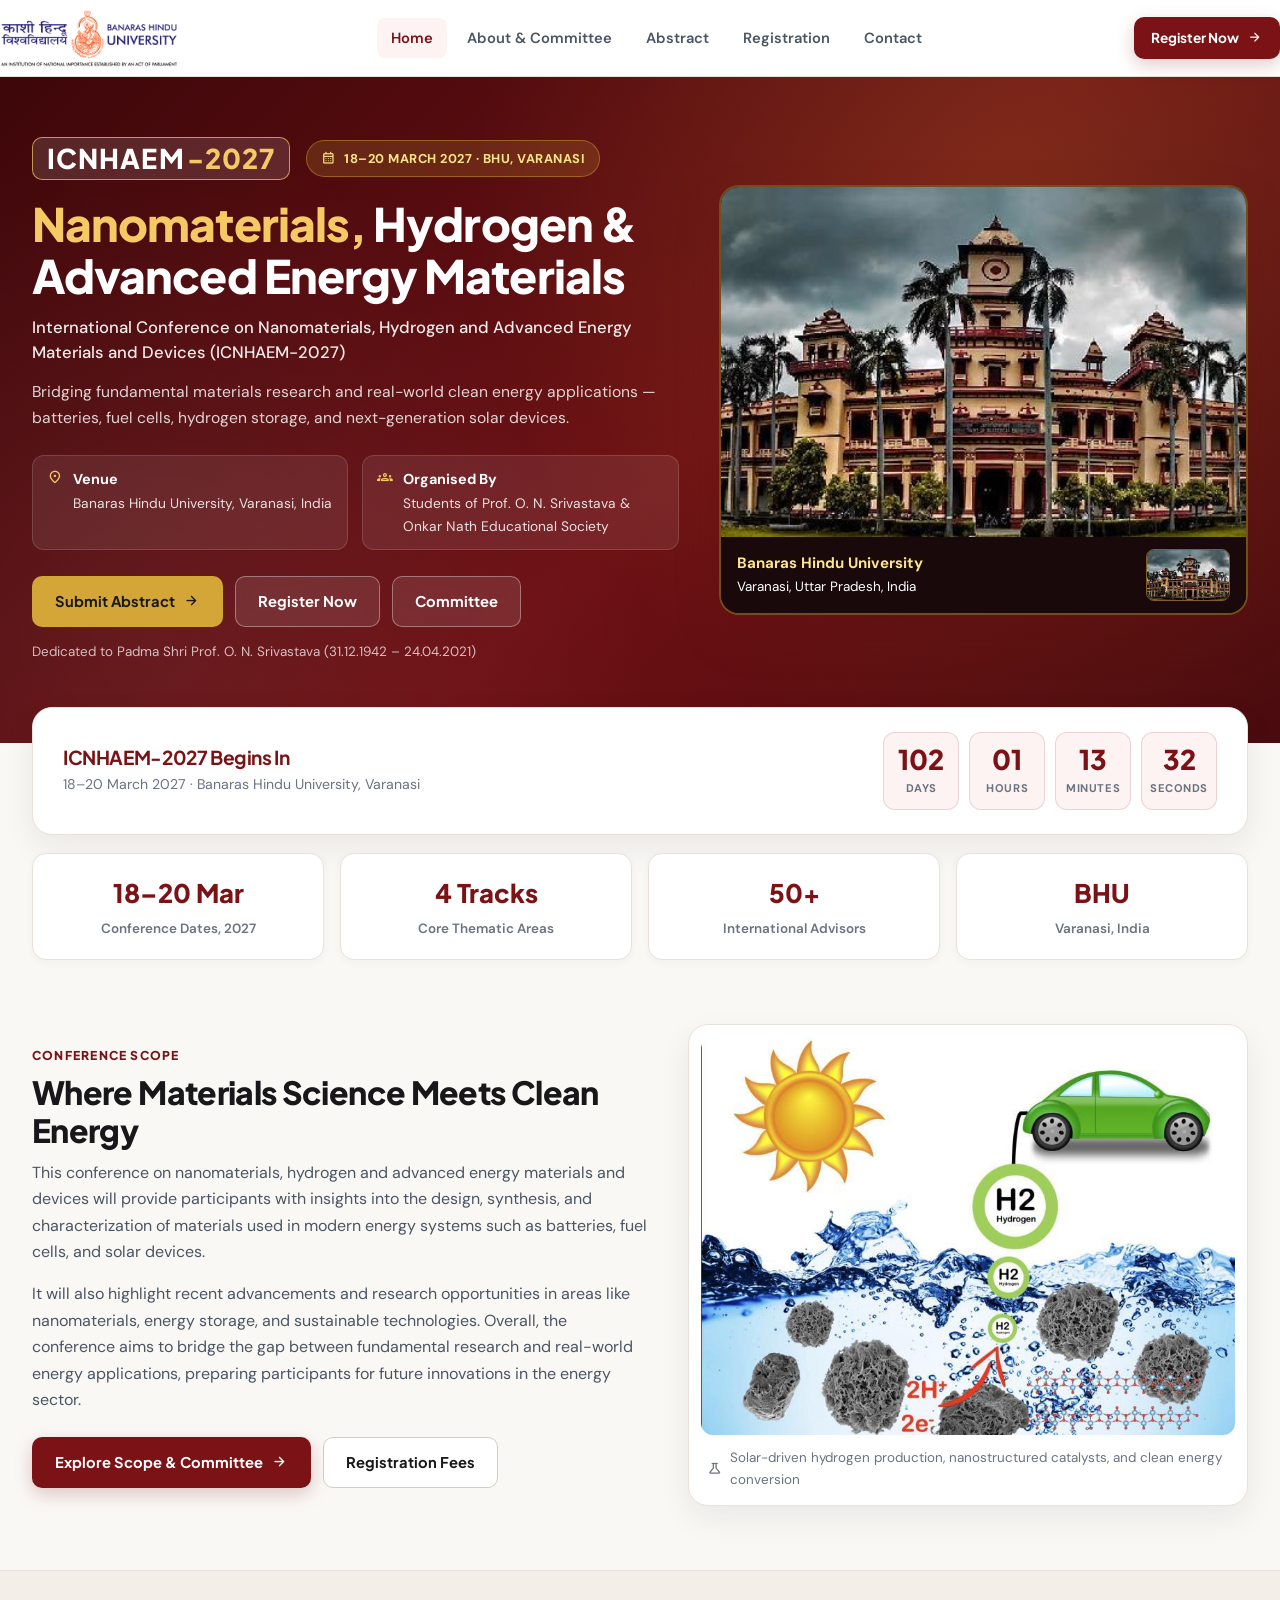
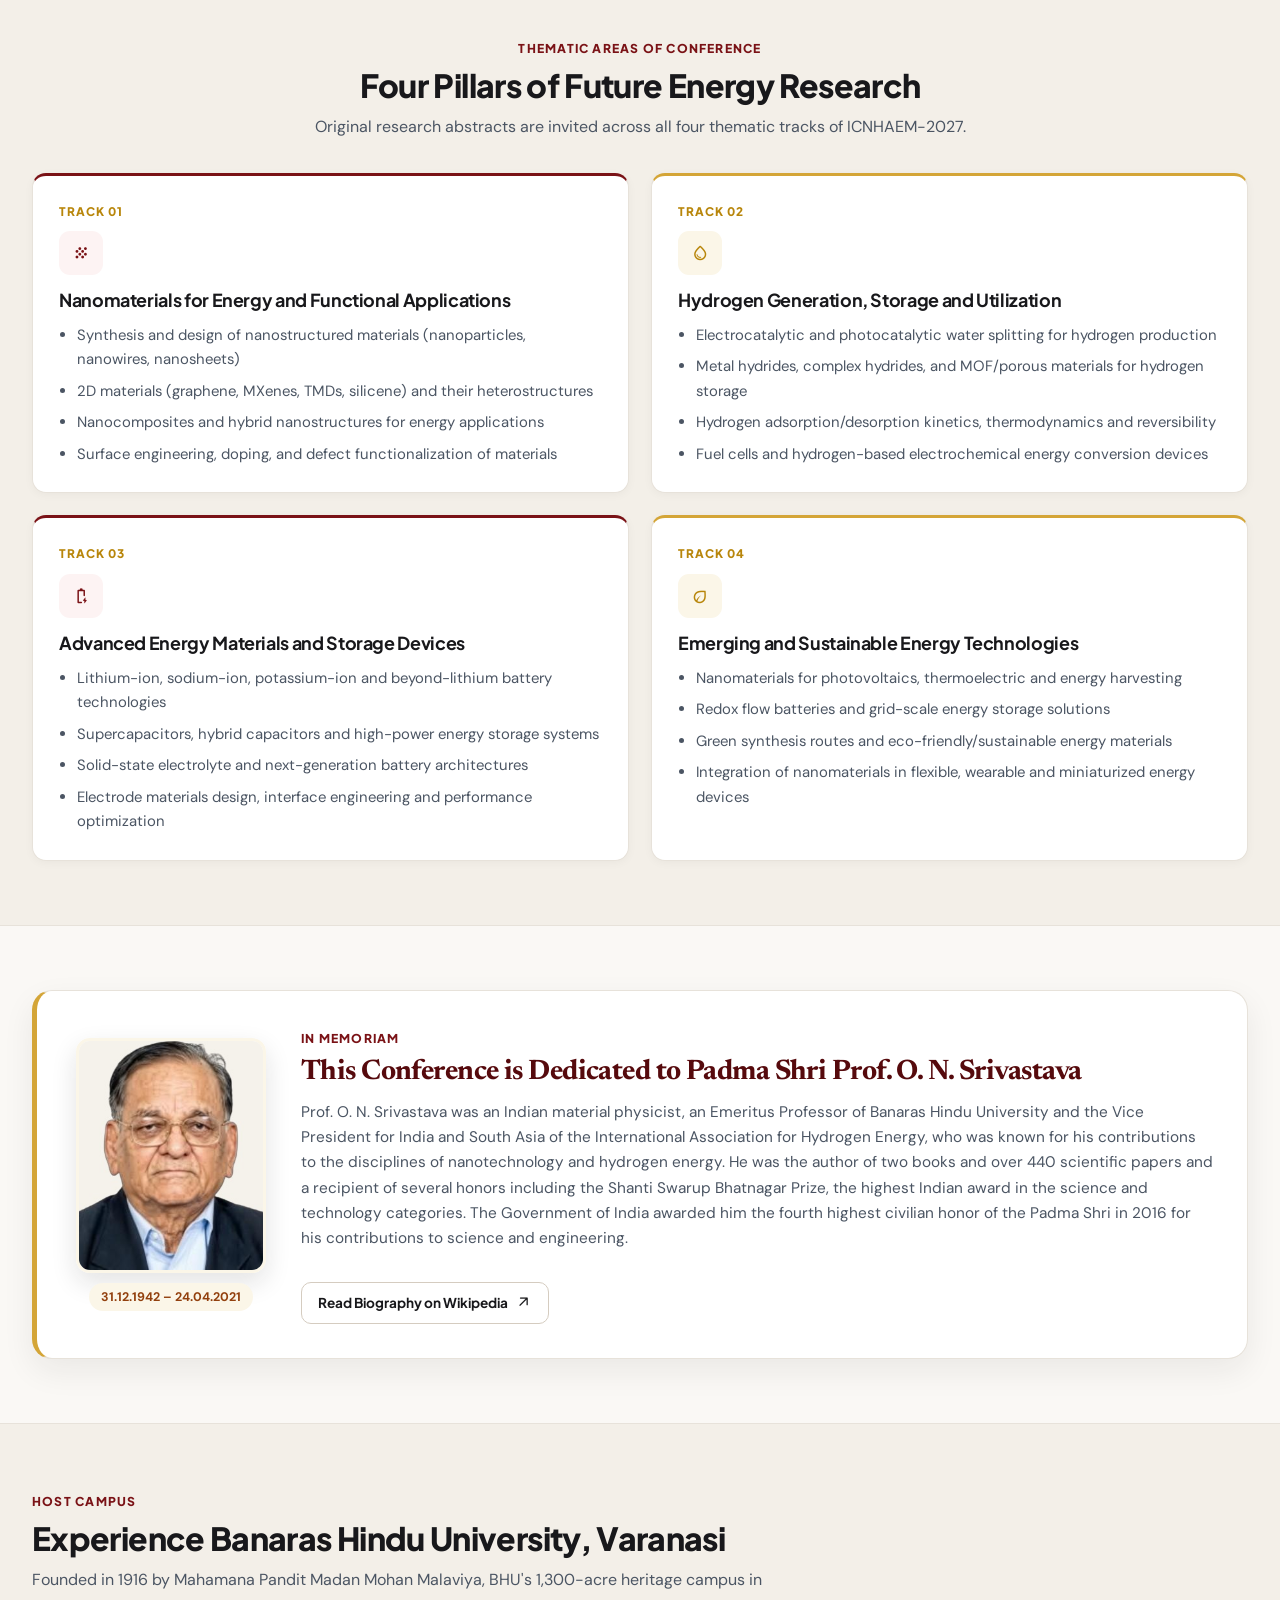
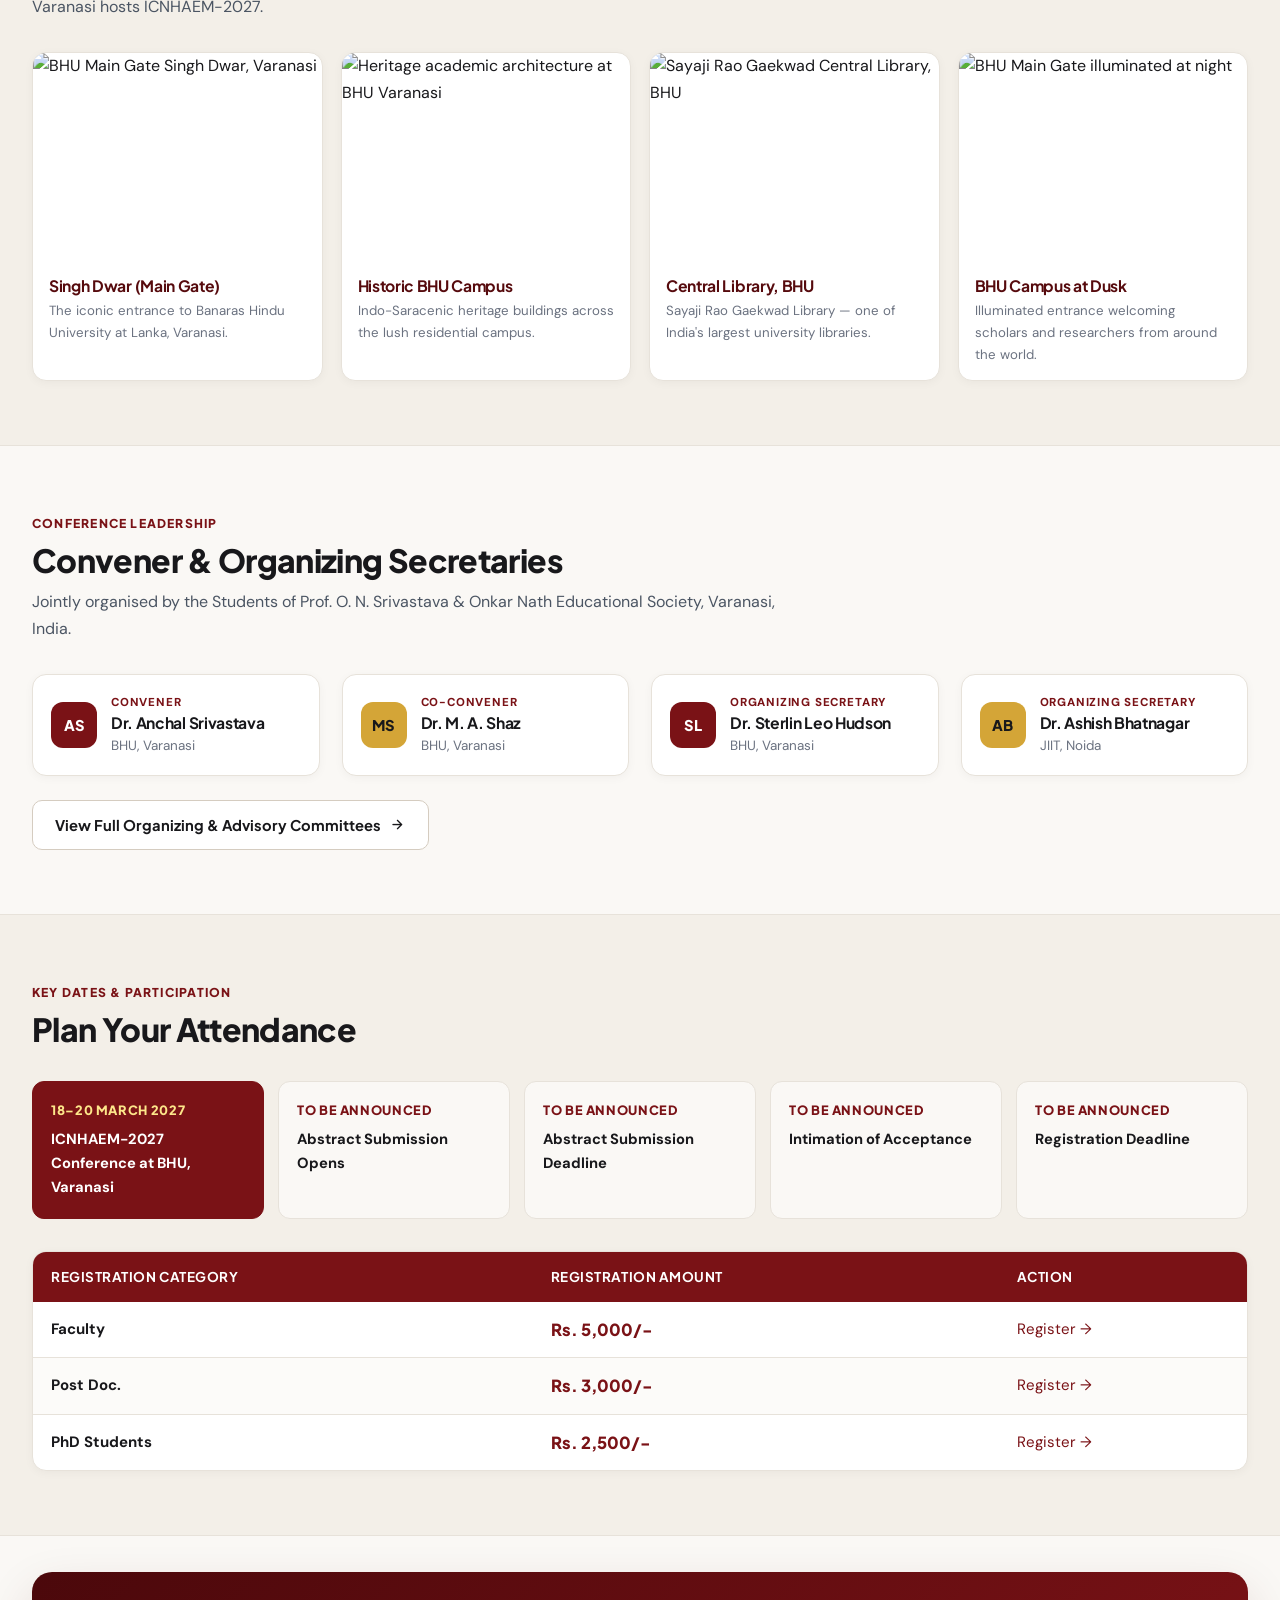
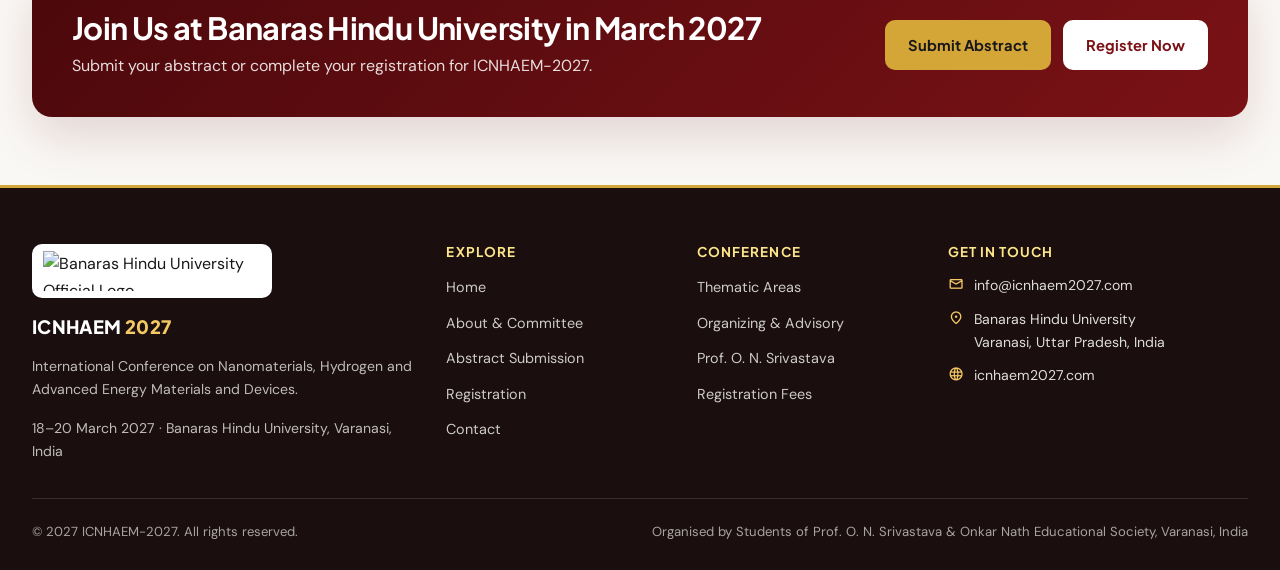
==== commit f1dfc1a6: "Update index.html" ====
--- a/index.html
+++ b/index.html
@@ -225,28 +225,28 @@
             </div>
             <div class="campus-gallery">
                 <article class="gallery-card reveal">
-                    <img src="https://upload.wikimedia.org/wikipedia/commons/1/1e/BHU_Main_Gate%2C_Banaras_Hindu_University.jpg?utm_source=commons.wikimedia.org&utm_campaign=index&utm_content=originalwidth=1200" alt="BHU Main Gate Singh Dwar, Varanasi" loading="lazy" onerror="this.onerror=null;this.src='images/bhu-campus.jpg';">
+                    <img src="https://upload.wikimedia.org/wikipedia/commons/1/1e/BHU_Main_Gate%2C_Banaras_Hindu_University.jpg?utm_source=commons.wikimedia.org&utm_campaign=index&utm_content=original" width=1200 alt="BHU Main Gate Singh Dwar, Varanasi" loading="lazy" onerror="this.onerror=null;this.src='images/bhu-main-gate.jpg';">
                     <div class="gallery-card-body">
                         <h4>Singh Dwar (Main Gate)</h4>
                         <p>The iconic entrance to Banaras Hindu University at Lanka, Varanasi.</p>
                     </div>
                 </article>
                 <article class="gallery-card reveal">
-                    <img src="images/bhu-campus.jpg" alt="Heritage academic architecture at BHU Varanasi" loading="lazy">
+                    <img src="https://images.pexels.com/photos/38860751/pexels-photo-38860751.jpeg" width=1200 alt="Heritage academic architecture at BHU Varanasi" loading="lazy" onerror="this.onerror=null;this.src='images/bhu-historic.jpg';">
                     <div class="gallery-card-body">
                         <h4>Historic BHU Campus</h4>
                         <p>Indo-Saracenic heritage buildings across the lush residential campus.</p>
                     </div>
                 </article>
                 <article class="gallery-card reveal">
-                    <img src="https://commons.wikimedia.org/wiki/Special:FilePath/Central_Library_BHU.jpg?width=1200" alt="Sayaji Rao Gaekwad Central Library, BHU" loading="lazy" onerror="this.onerror=null;this.src='images/bhu-campus.jpg';">
+                    <img src="https://upload.wikimedia.org/wikipedia/commons/7/75/Central_Library_BHU.jpg?utm_source=commons.wikimedia.org&utm_campaign=index&utm_content=original?" width=1200 alt="Sayaji Rao Gaekwad Central Library, BHU" loading="lazy" onerror="this.onerror=null;this.src='images/bhu-library.jpg';">
                     <div class="gallery-card-body">
                         <h4>Central Library, BHU</h4>
                         <p>Sayaji Rao Gaekwad Library — one of India's largest university libraries.</p>
                     </div>
                 </article>
                 <article class="gallery-card reveal">
-                    <img src="https://commons.wikimedia.org/wiki/Special:FilePath/BHU_Main_Gate_At_Night.jpg?width=1200" alt="BHU Main Gate illuminated at night" loading="lazy" onerror="this.onerror=null;this.src='images/bhu-campus.jpg';">
+                    <img src="https://commons.wikimedia.org/wiki/Special:FilePath/BHU_Main_Gate_At_Night.jpg?" width=1200 alt="BHU Main Gate illuminated at night" loading="lazy" onerror="this.onerror=null;this.src='images/bhu-gate-night.jpg';">
                     <div class="gallery-card-body">
                         <h4>BHU Campus at Dusk</h4>
                         <p>Illuminated entrance welcoming scholars and researchers from around the world.</p>
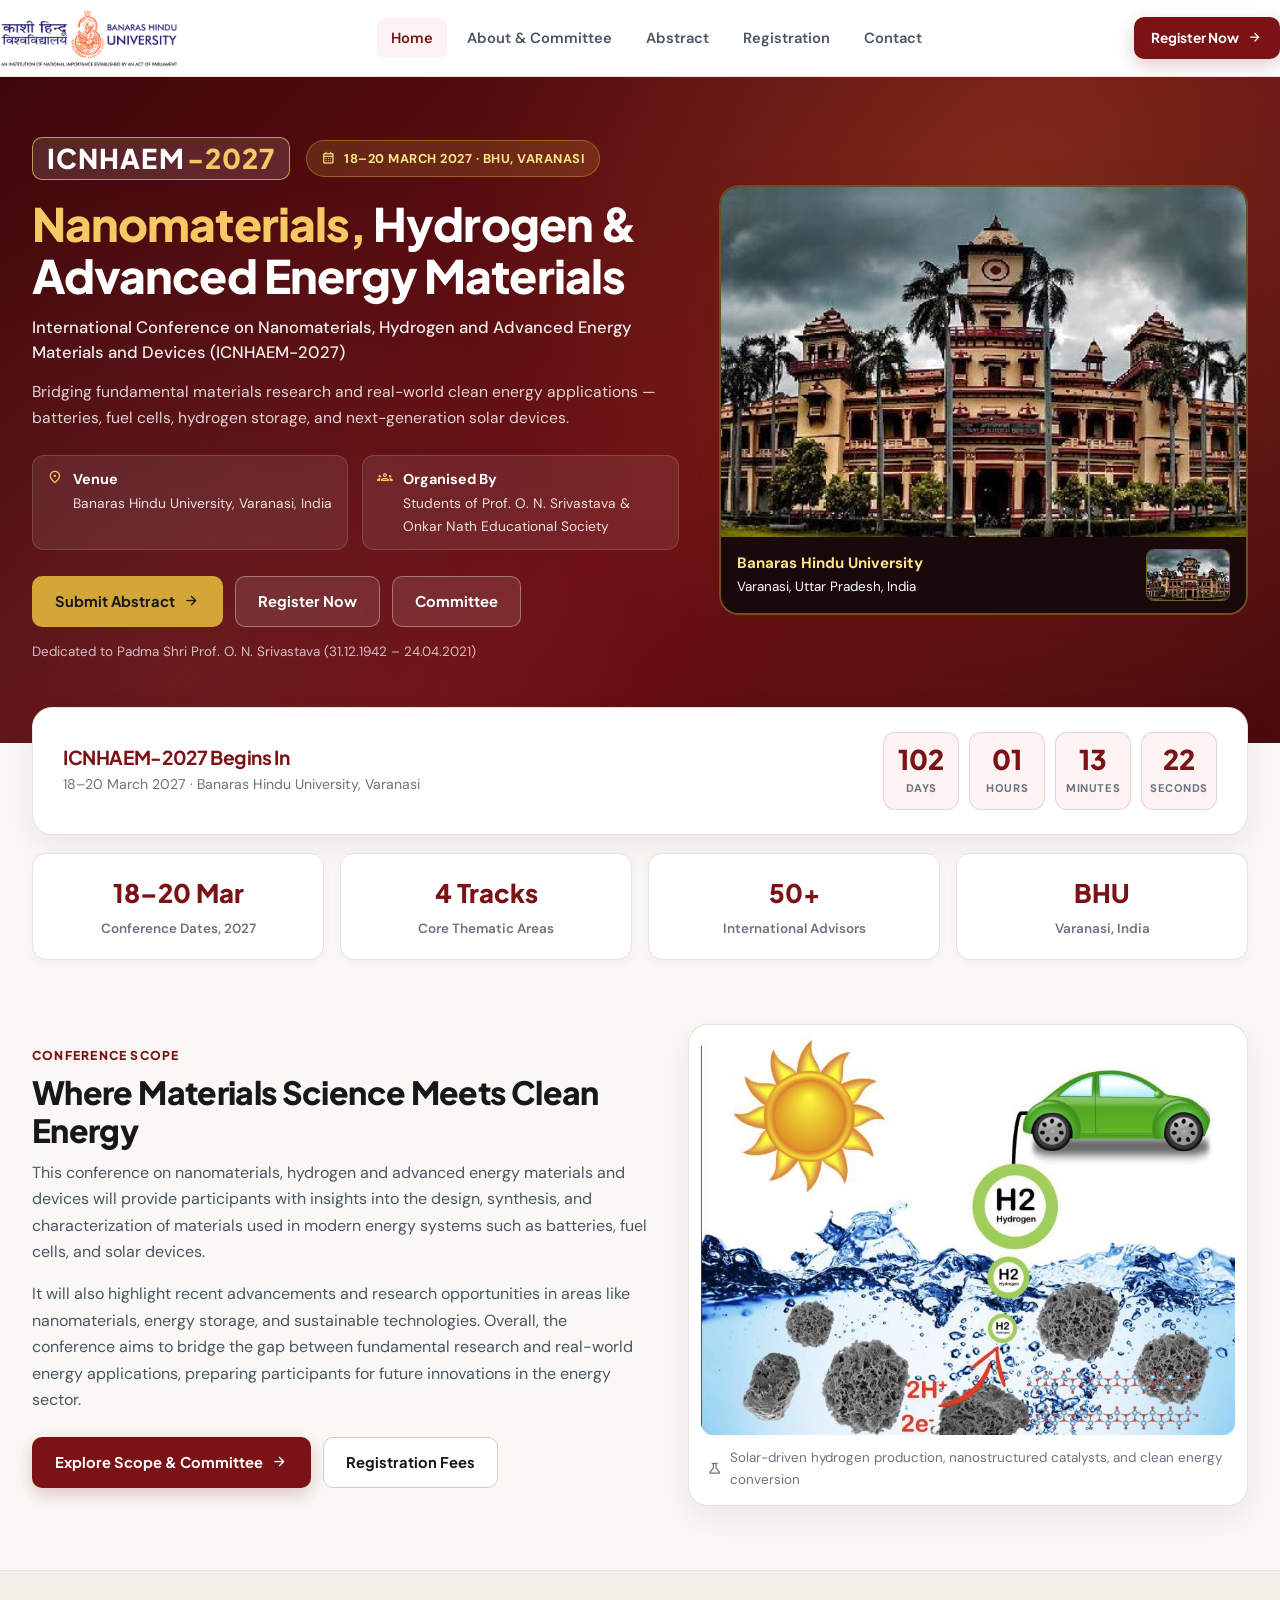
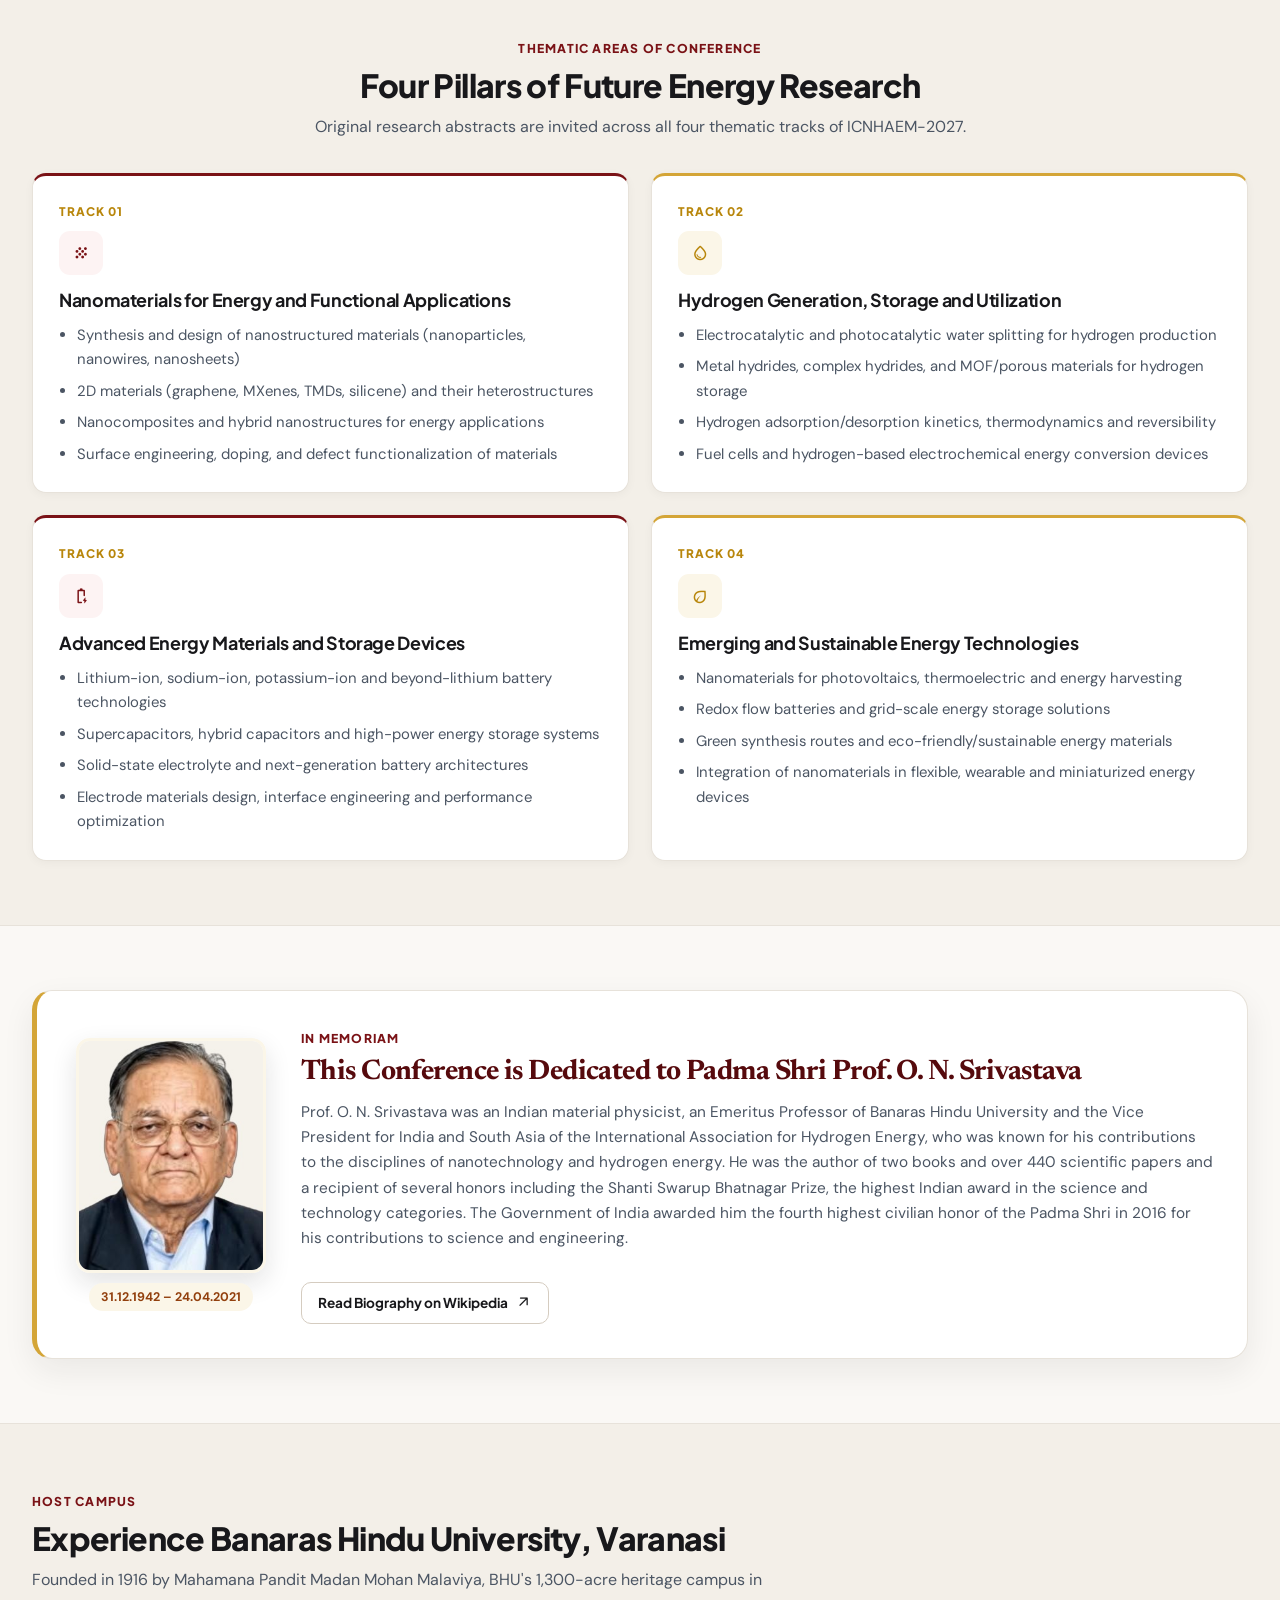
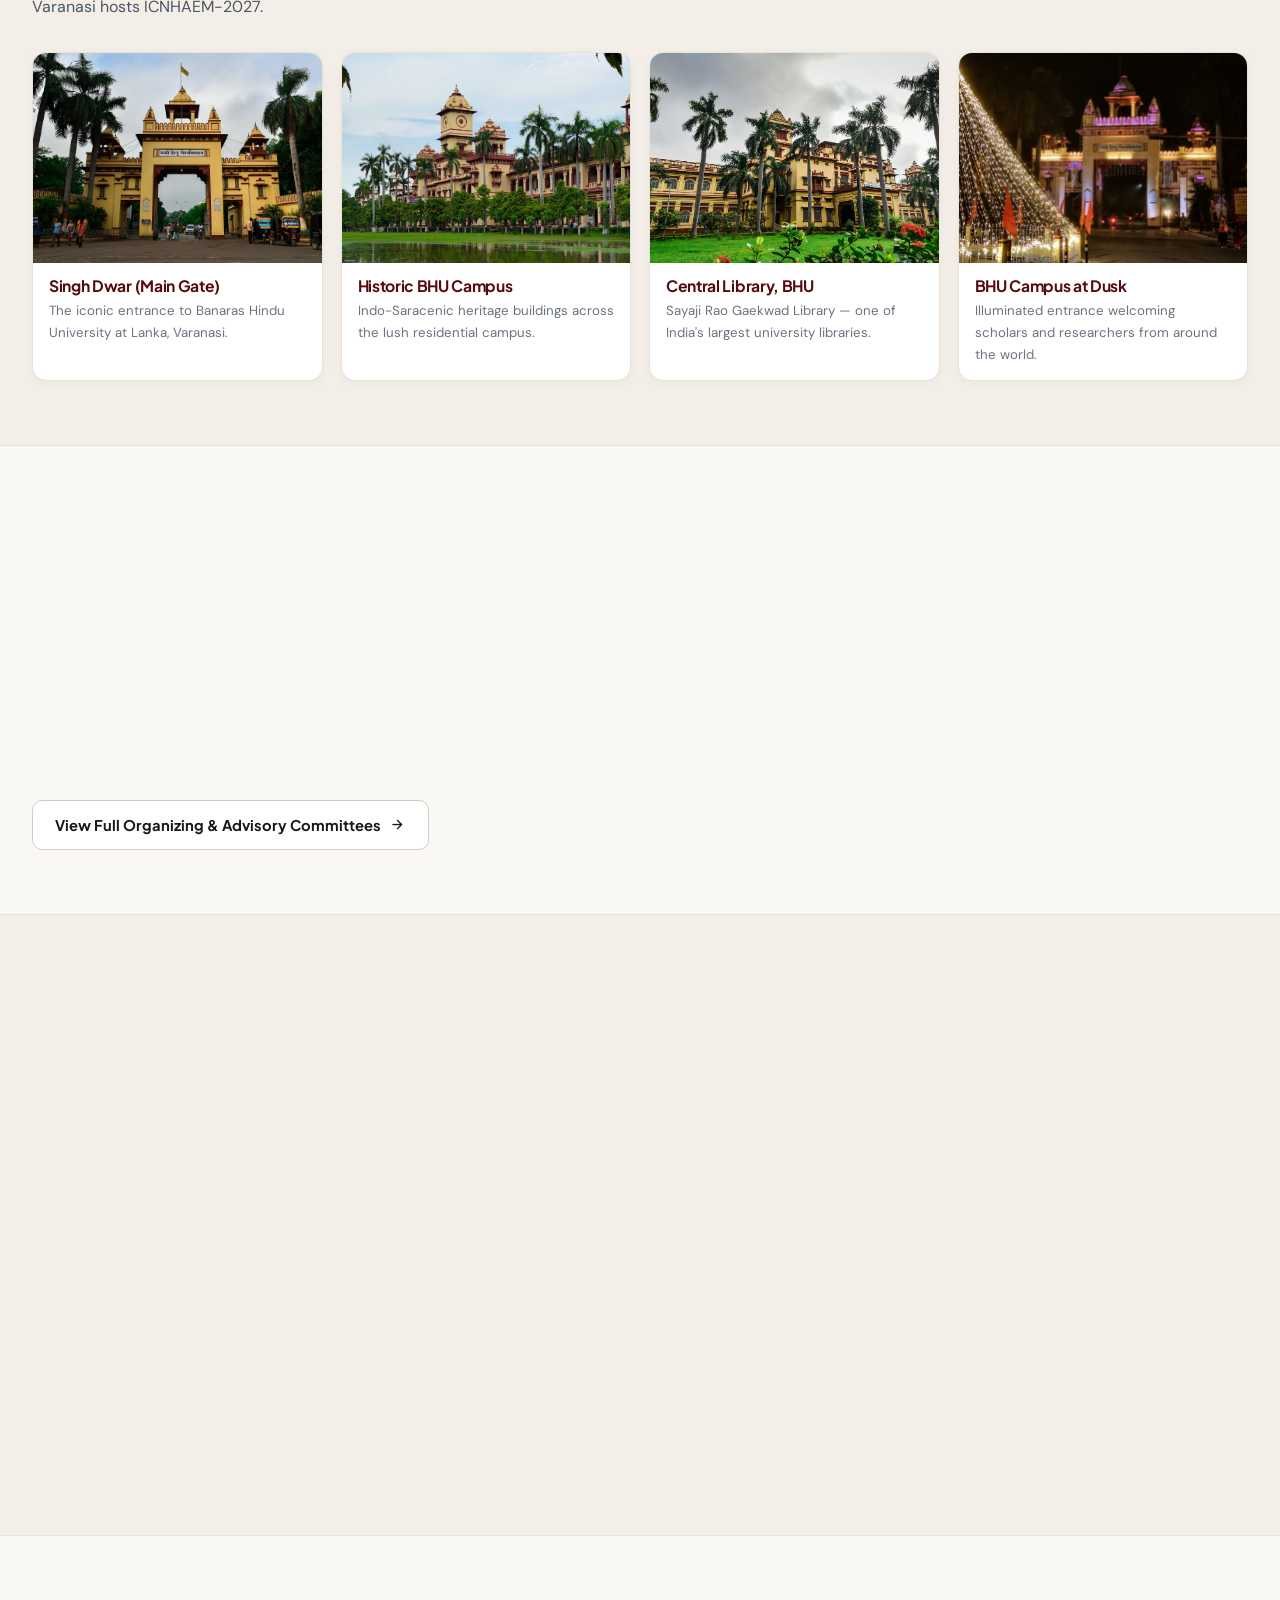
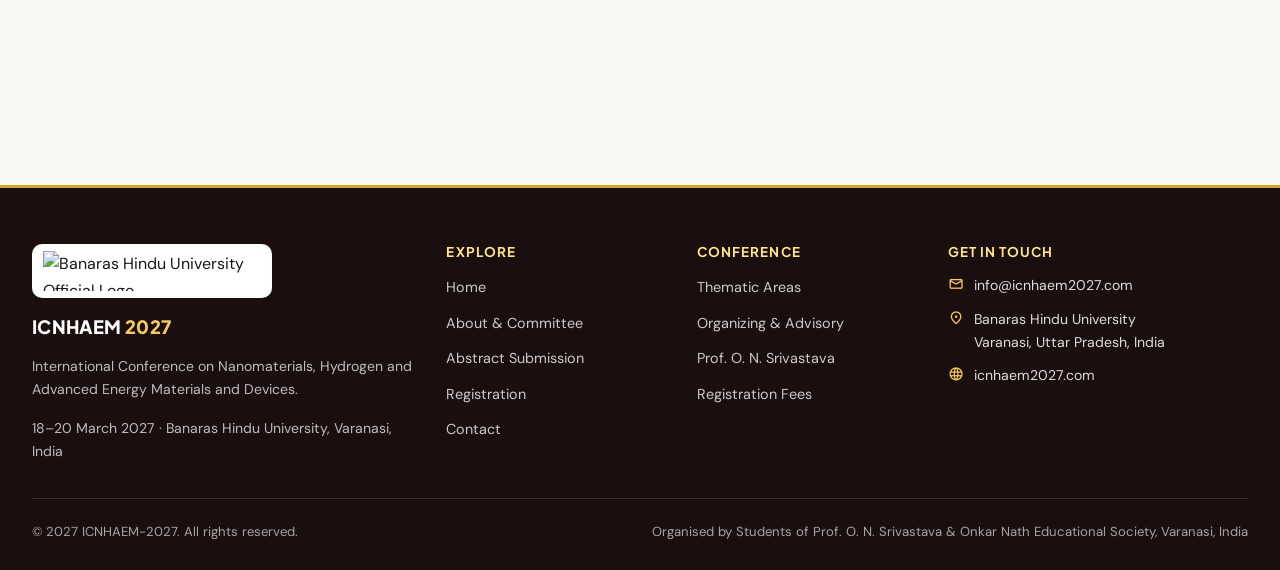
==== commit b73fc615: "Updated Image Visual" ====
--- a/index.html
+++ b/index.html
@@ -232,7 +232,7 @@
                     </div>
                 </article>
                 <article class="gallery-card reveal">
-                    <img src="https://images.pexels.com/photos/38860751/pexels-photo-38860751.jpeg" width=1200 alt="Heritage academic architecture at BHU Varanasi" loading="lazy" onerror="this.onerror=null;this.src='images/bhu-historic.jpg';">
+                    <img src="https://images.pexels.com/photos/38860751/pexels-photo-38860751.jpeg" width=1200 alt="Heritage academic architecture at BHU Varanasi" loading="lazy" style="width: 100%; height: 210px; object-fit: cover; object-position: 50% 25%;" onerror="this.onerror=null;this.src='images/bhu-historic.jpg';">
                     <div class="gallery-card-body">
                         <h4>Historic BHU Campus</h4>
                         <p>Indo-Saracenic heritage buildings across the lush residential campus.</p>
